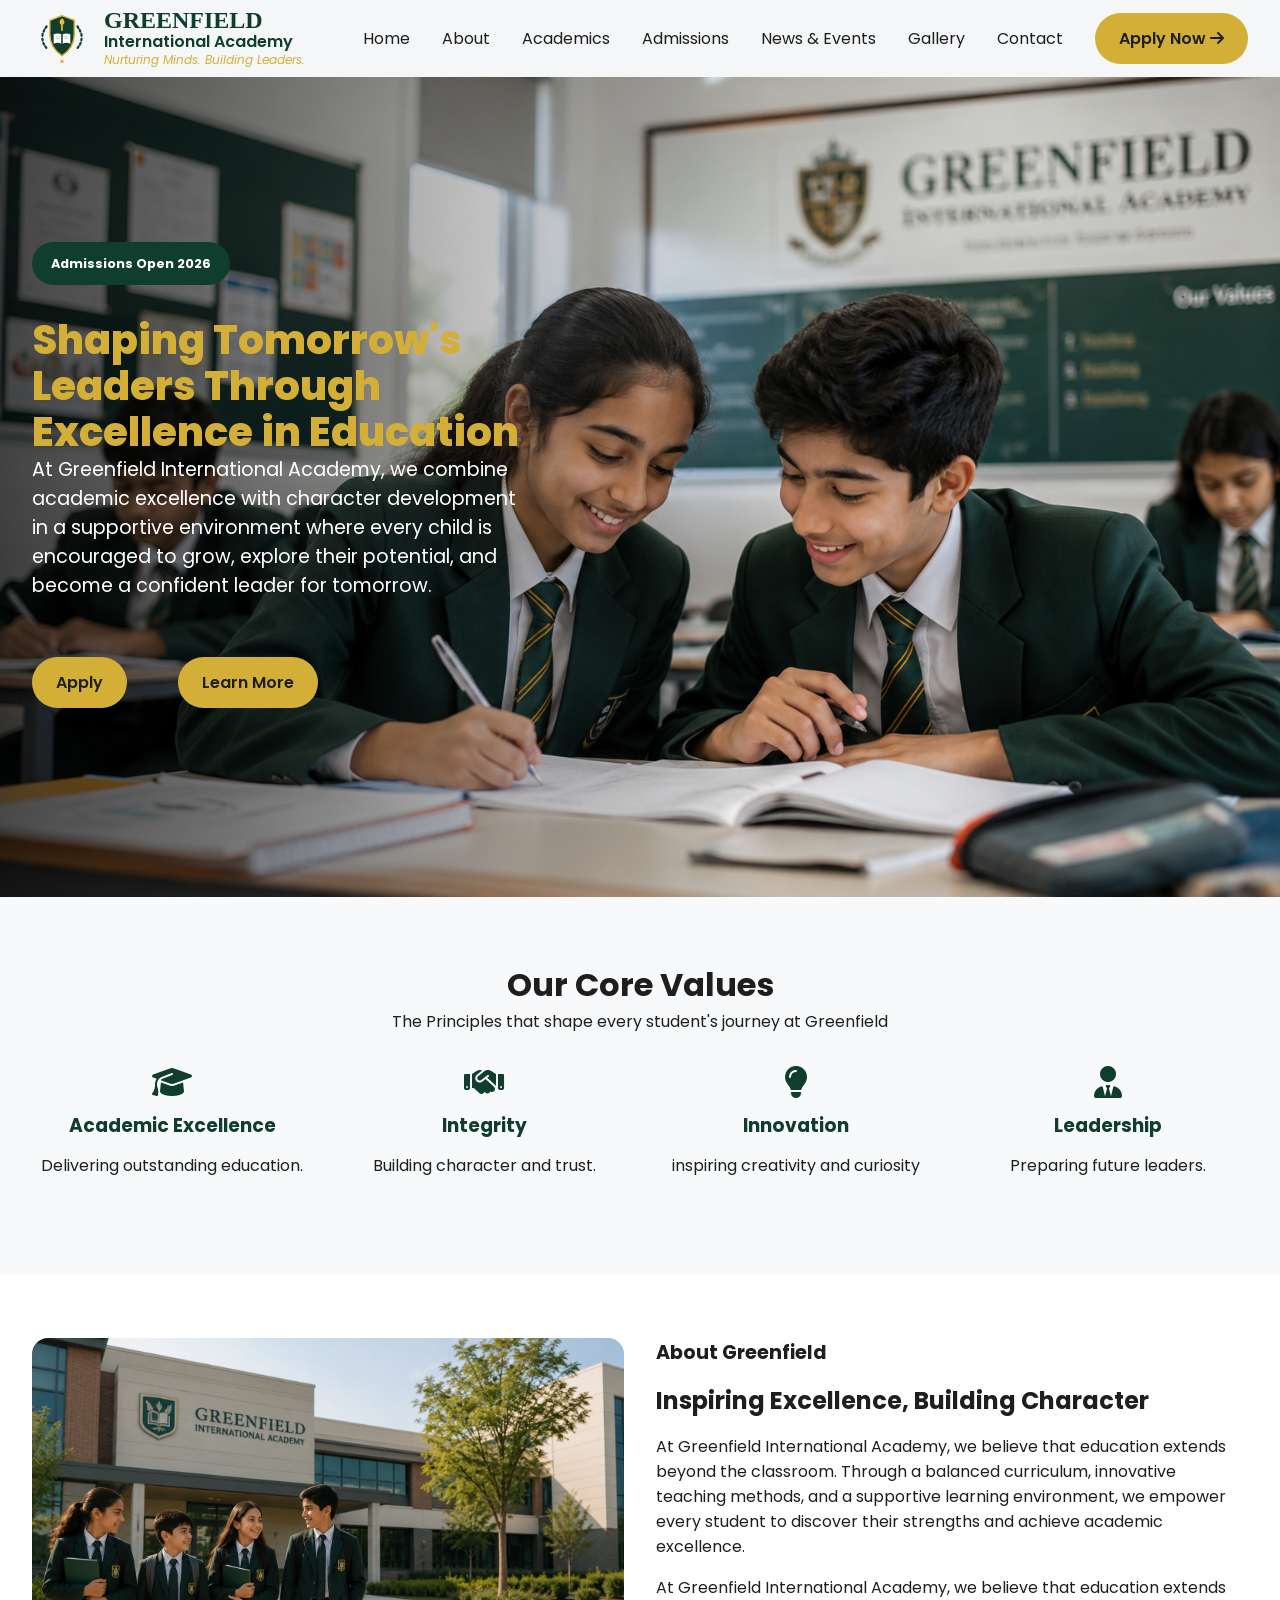
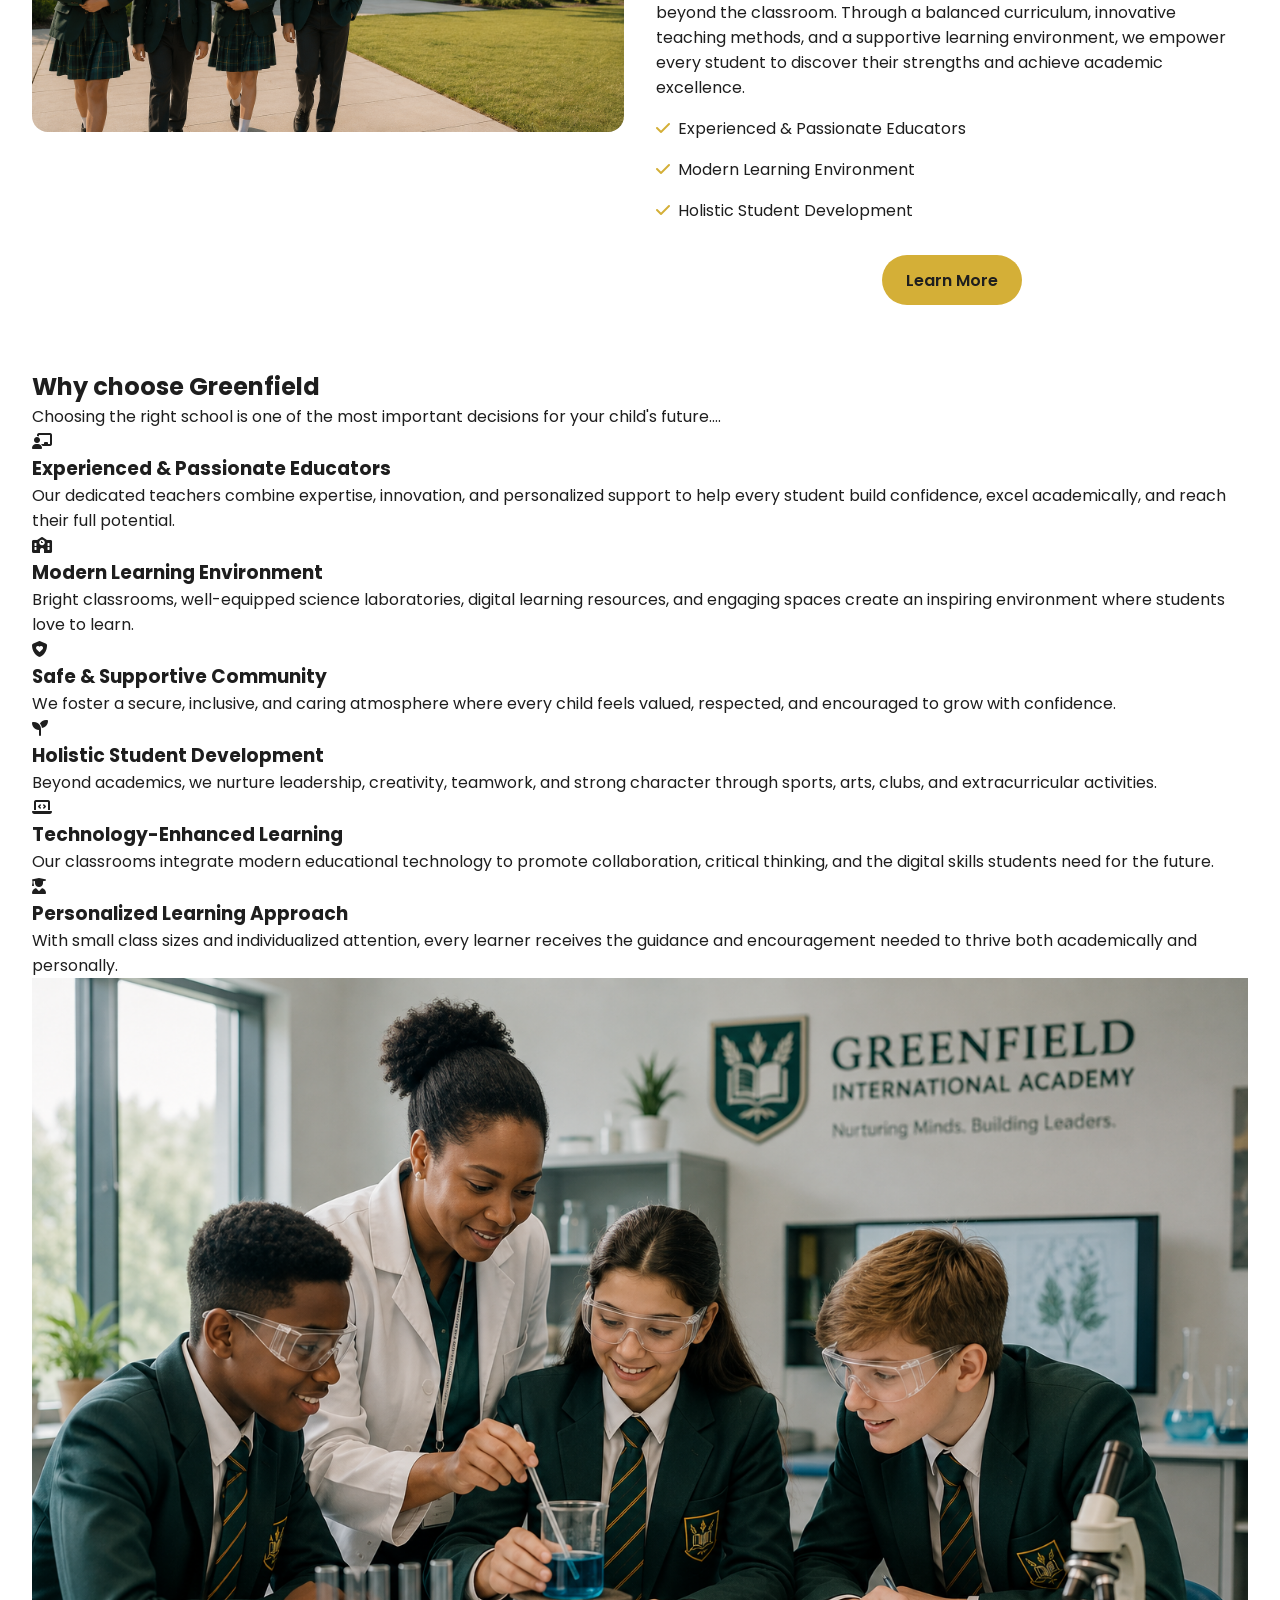
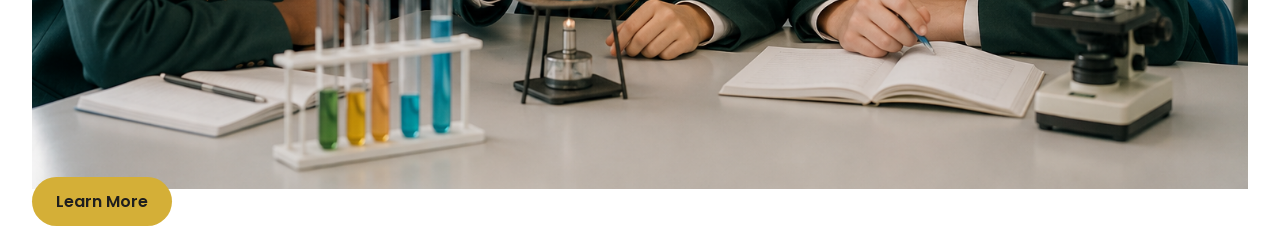
==== index.html @ de68f2a3 "about section finished, starting why choose section" ====
<!DOCTYPE html>
<html lang="en">
<head>
    <meta charset="UTF-8">
    <meta name="viewport" content="width=device-width, initial-scale=1.0">

    <!--FONT LINK-->

    <link rel="preconnect" href="https://fonts.googleapis.com">
    <link rel="preconnect" href="https://fonts.gstatic.com" crossorigin>
    <link href="https://fonts.googleapis.com/css2?family=Playfair:ital,opsz,wght@0,5..1200,300..900;1,5..1200,300..900&display=swap" rel="stylesheet">

    <link rel="preconnect" href="https://fonts.googleapis.com">
    <link rel="preconnect" href="https://fonts.gstatic.com" crossorigin>
    <link href="https://fonts.googleapis.com/css2?family=Poppins:ital,wght@0,100;0,200;0,300;0,400;0,500;0,600;0,700;0,800;0,900;1,100;1,200;1,300;1,400;1,500;1,600;1,700;1,800;1,900&display=swap" rel="stylesheet">

    <!--ICONS LINK-->
    <link rel="stylesheet" href="https://cdnjs.cloudflare.com/ajax/libs/font-awesome/6.7.2/css/all.min.css">

    <!--PAGE LINKS-->
    <link rel="stylesheet" href="/css/style.css">

    <link rel="stylesheet" href="/css/header.css">

    <link rel="stylesheet" href="/css/hero.css">
    
    <link rel="stylesheet" href="/css/values.css">

    <link rel="stylesheet" href="/css/about.css">

    <link rel="stylesheet" href="/css/responsive.css">

    <link rel="shortcut icon" href="/assets/logos/greenfield-logo.svg" type="image/x-icon">

    <title>Home | Greenfield Academy</title>

</head>
<body>
    <div class="overlay">

    </div>

    <!--HEADER/NAVIGATION-->

    <header>
        

        <div class="container-wide header">


            <a href="index.html" class="branding-container">

                <img src="/assets/logos/greenfield-logo.svg" alt="green-field-logo" class="logo">

                <div class="branding-text">

                    <h1 class="brand-name">
                        GREENFIELD
                    </h1>

                    <h4 class="academy-text">
                        International Academy
                    </h4>
                    <p class="motto">
                        Nurturing Minds. Building Leaders.
                    </p>

                </div>
                    
            </a>

            <div class="hamburger-menu">

                <nav>

                    <ul class="nav-items">
                        <li>
                            <a href="index.html">
                                Home
                            </a>
                        </li>
                        <li>
                            <a href="#">
                                About
                            </a>
                        </li>
                        <li>
                            <a href="#">
                                Academics
                            </a>
                        </li>
                        <li>
                            <a href="#">
                                Admissions
                            </a>
                        </li>
                        <li>
                            <a href="#">
                                News & Events
                            </a>
                        </li>
                        <li>
                            <a href="#">
                                Gallery
                            </a>
                        </li>
                        <li>
                            <a href="#">
                                Contact
                            </a>
                        </li>
                    </ul>

                </nav>

                <div class="action-container">
                    <a href="#" class="cta-btn">

                        Apply Now
                        <i class="fa-solid fa-arrow-right"></i>

                    </a>
                </div>

            </div>

            

        </div>

    

    </header>
    <button class="hamburger">
        <span class="first"></span>
        <span class="second"></span>
        <span class="third"></span>
    </button>
    <main>
        <section class="hero">
            <div class="container-wide hero-wrapper" >

                <div class="hero-container">

                    <p class="badge" >

                    Admissions Open 2026

                    </p>

                    <article class="hero-text-container">
                        <h1 class="hero-heading">

                        Shaping Tomorrow's Leaders Through Excellence in Education

                        </h1>
                        <p class="supporting-text">

                        At Greenfield International Academy, we combine academic excellence with character development in a supportive environment where every child is encouraged to grow, explore their potential, and become a confident leader for tomorrow.

                        </p>

                    </article>

                    <footer class="hero-btn-container">

                        <a href="#" class="hero-apply-btn cta-btn">Apply</a>

                        <a href="#" class="hero-learn-btn cta-btn">Learn More</a>

                    </footer>

                </div>
                

            </div>

        </section>
        
        <!-- CORE VALUES SECTION -->

        <section class="core-values">

            <div class="container-wide">

                <div class="values-container">
                  
                    <div class= 'core-values-text-wrapper'>
                    
                        <h2 class="core-values-heading">

                            Our Core Values

                        </h2>

                        <p class="core-values-text">

                            The Principles that shape every student's journey at Greenfield

                        </p>
                    
                    </div>
                  

                    <div class="value-grid">

                        <article class="academic-excellence card">
                            <i class="fa-solid fa-graduation-cap core-icon"></i>

                            <h3>

                                Academic Excellence

                            </h3>

                            <p>
                                
                                Delivering outstanding education.

                            </p>
                        </article>

                        <article class="integrity card">
                            <i class="fa-solid fa-handshake core-icon"></i>

                            <h3>

                                Integrity

                            </h3>

                            <p>
                                
                                Building character and trust.

                            </p>
                        </article>

                        <article class="innovation card">
                            <i class="fa-solid fa-lightbulb core-icon"></i>

                            <h3>

                                Innovation

                            </h3>

                            <p>
                                
                                inspiring creativity and curiosity

                            </p>
                        </article>

                        <article class="leadership card">
                            <i class="fa-solid fa-user-tie core-icon"></i>

                            <h3>

                                Leadership

                            </h3>

                            <p>
                                
                                Preparing future leaders.

                            </p>
                        </article>

                    </div>



                </div>

            </div>

        </section>

        <!-- ABOUT SECTION -->
         <section class="about-section">

            <div class="container-wide">

                <div class="about-wrapper">

                    <div class="about-section-img">
                        <img src="/assets/images/about-section-image.png" alt="the-school-building" class="school-building-img">
                    </div>
                
                    <article class="about-content">

                        <h2>
                            About Greenfield
                        </h2>

                        <h1>
                            Inspiring Excellence, Building Character
                        </h1>

                        <p>
                            At Greenfield International Academy, we believe that education extends beyond the classroom. Through a balanced curriculum, innovative teaching methods, and a supportive learning environment, we empower every student to discover their strengths and achieve academic excellence.
                        </p>

                        <p>

                            At Greenfield International Academy, we believe that education extends beyond the classroom. Through a balanced curriculum, innovative teaching methods, and a supportive learning environment, we empower every student to discover their strengths and achieve academic excellence.

                        </p>

                        <ul class="school-features">
                            <li>Experienced & Passionate Educators</li>
                            <li>Modern Learning Environment</li>
                            <li>Holistic Student Development</li>
                        </ul>

                        <footer class="about-footer">

                            <a class="cta-btn">

                                Learn More

                            </a>

                        </footer>

                    </article>

                </div>
   
            </div>

         </section>

         <!-- WHY CHOOSE GREENFIELD ACADEMY SECTION-->

         <section>

            <div class="container-wide">

                <div class="choose-section-wrapper">

                    <article>

                        <section>

                            <h2>

                                Why choose Greenfield

                            </h2>

                            <p>
                                Choosing the right school is one of the most important decisions for your child's future....
                            </p>

                        </section>

                        <section>

                            <div class="reasons">

                                <ul>

                                    <li class="features">

                                        <div class="feature-content">

                                            <i class="fa-solid fa-chalkboard-user"></i>

                                            <h3>
                                                Experienced & Passionate Educators
                                            </h3>
                                            <p>

                                                Our dedicated teachers combine expertise, innovation, and personalized support to help every student build confidence, excel academically, and reach their full potential.

                                            </p>

                                        </div>

                                    </li>

                                    <li class="features">

                                        <div class="feature-content">

                                            <i class="fa-solid fa-school"></i>

                                            <h3>
                                                Modern Learning Environment
                                            </h3>
                                            <p>

                                                Bright classrooms, well-equipped science laboratories, digital learning resources, and engaging spaces create an inspiring environment where students love to learn.

                                            </p>

                                        </div>

                                    </li>
                                    
                                    <li class="features">

                                        <div class="feature-content">

                                            <i class="fa-solid fa-shield-heart"></i>

                                            <h3>
                                                Safe & Supportive Community
                                            </h3>
                                            <p>

                                                We foster a secure, inclusive, and caring atmosphere where every child feels valued, respected, and encouraged to grow with confidence.

                                            </p>

                                        </div>

                                    </li>

                                    <li class="features">

                                        <div class="feature-content">

                                            <i class="fa-solid fa-seedling"></i>

                                            <h3>
                                                Holistic Student Development
                                            </h3>
                                            <p>

                                                Beyond academics, we nurture leadership, creativity, teamwork, and strong character through sports, arts, clubs, and extracurricular activities.

                                            </p>

                                        </div>

                                    </li>
                                    
                                    <li class="features">

                                        <div class="feature-content">

                                            <i class="fa-solid fa-laptop-code"></i>

                                            <h3>
                                                Technology-Enhanced Learning
                                            </h3>
                                            <p>

                                                Our classrooms integrate modern educational technology to promote collaboration, critical thinking, and the digital skills students need for the future.

                                            </p>

                                        </div>

                                    </li>
                                    
                                    <li class="features">

                                        <div class="feature-content">

                                            <i class="fa-solid fa-user-graduate"></i>

                                            <h3>
                                                Personalized Learning Approach
                                            </h3>
                                            <p>

                                                With small class sizes and individualized attention, every learner receives the guidance and encouragement needed to thrive both academically and personally.

                                            </p>

                                        </div>

                                    </li>

                                </ul>

                            </div>

                            <div class="student-imgs">

                                <img src="/assets/images/why-choose-section-image.png" alt="picture-of-students-in-chemistry-lab">

                            </div>

                        </section>

                        <footer>

                            <a href="#" class="cta-btn">

                                Learn More

                            </a>

                        </footer>

                    </article>

                </div>

            </div>

         </section>
    </main>
    <script type="module" src="/js/script.js"></script>
</body>
</html>
---- css/style.css ----
*{
    margin: 0;
    padding: 0;
    box-sizing: border-box;
}

:root {
    /* Brand Colors */
    --primary-color: #0F3D2E;
    --accent-color: #D4AF37;
    --accent-hover: #B8902F;

    /* Text Colors */
    --text-color: #1E1E1E;
    --text-secondary: #6B7280;

    /* Backgrounds */
    --background-color: #FFFFFF;
    --light-background: #F4F6F8;

    /* Typography */
    --font-heading: "Playfair Display", serif;
    --font-body: "Poppins", sans-serif;

    /* Layout */
    --container-width: 1200px;

    /* Spacing */
    --section-padding: 5rem;
}

body{
    font-family: var(--font-body);
    background-color:var(--background-color);
    color:var(--text-color);
    overflow-x: hidden;
}

.container {
    width: min(92%, 1200px);
    margin-inline: auto;
}

.container-wide {
    width: min(95%, 1400px);
    margin-inline: auto;
}

.container-narrow {
    width: min(90%, 900px);
    margin-inline: auto;
}

ul{
    list-style:none;
}

a{
    text-decoration:none;
    color:inherit;
}

img{
    display:block;
    max-width:100%;
}

.overlay{
    opacity: 1;
    transition: .3s;
    visibility: none;
}

.cta-btn{
    background-color: var(--accent-color);
    border: none;
    border-radius: 999px;
    padding: .8rem 1.5rem;
    font-size: 1rem;
    font-weight: 600;
    align-self: center;
}

.cta-btn:hover{
    background-color: var(--accent-hover);
}

.cta-btn:active{
    transform: scale(.95);
}
---- css/header.css ----
header{
    position: sticky;
    top: 0;
    z-index: 300;
    background-color: var(--light-background);
}

.header{
    display: flex;
    align-items: center;
    color: var(--text-color);
    padding: .5rem 0;
}

.branding-container{
    display: flex;
    flex-grow: 1;
    gap: clamp(.5rem, 4vw, .75rem);

}

.brand-name{
    font-family: var(--font-heading);
    font-size: clamp(1.2rem, 4vw, 1.5rem);
    font-weight: 700;
    line-height: 1;
    color: var(--primary-color)
    
}

.academy-text{
    font-family: var(--font-body);
    font-size: clamp(.95rem, 2vw, 1rem);
    font-weight: 600;
    line-height: 1.2;
    color: var(--primary-color)
}

.motto{
    font-size: clamp(.65rem, 2vw, .75rem);
    font-weight: 400;
    font-style: italic;
    color: var(--accent-color)
}

.logo{
    width: 60px;
    height: auto;
}

.hamburger-menu{
    display: flex;
    gap: 2rem;
    align-items: center;
}

.nav-items{
    display: flex;
    flex-grow: 1;
    gap: 2rem;

    li{
        text-align: center;
        font-size: 1rem;
    }

    li a{
        position: relative;
        border: none;
        transition: .3s ease;
    }

    li a::after{
        content: '';
        position: absolute;
        left: 0;
        bottom: -5px;
        width: 100%;
        height: 3px;
        background-color: var(--accent-color);
        transform: scaleX(0);
        transform-origin: left;
        transition: .3s ease;

    }

    li a:hover{
        font-weight: 700;
    }

    li a:hover::after{
        transform: scaleX(1);
        
    }

}


.action-container{
    flex-grow: 1;
    display: flex;
    justify-content: flex-end;
}

.hamburger{
    display: none;
}
---- css/hero.css ----
.hero{
    background: linear-gradient(to right, rgba(0,0,0,.65) 0%,rgba(0, 0, 0, 0) 60% ),
 url(/assets/images/ChatGPT\ Image\ Jul\ 31\,\ 2026\,\ 09_29_46\ PM.png);
    background-position: center;
    background-size: cover;
    min-height: calc(100dvh - 5rem);
    display: flex;
    position: relative;
    
}

.badge{
    display: inline-block;
    background-color: var(--primary-color);
    color: white;
    border-radius: 999px;
    padding: .8rem 1.2rem;
    font-weight: 700;
    font-size: clamp(.5rem, 2vw, .8rem);
    margin-bottom: 2rem;
}

.hero-wrapper{
    display: flex;
    align-items: center;
}

.hero-container{
    max-width: 500px;
    width: 100%;
}

.hero-heading{
    font-size: clamp(1.5rem, 4vw, 2.5rem);
    line-height: 1.15;
    font-weight: 800;
    color: var(--accent-color)
}

.supporting-text{
    font-size: clamp(1rem, 4vw, 1.2rem);
    color: white;
}

.hero-btn-container{
    min-height: 100px;
    display: flex;
    justify-content: flex-start;
    align-items: center;
    margin-top: 2rem;
    gap: clamp(2rem, 4vw, 4rem);
    
}
---- css/values.css ----
.core-values{
    background: #f8f9fa;
}

.values-container{
  display: flex;
  flex-direction: column;
  padding-block: 4rem;
}

.core-values-text-wrapper{
  display: flex;
  flex-direction: column;
  align-items: center;
  text-align: center;
  
  
}

.core-values-heading{
    font-size: clamp(.8rem, 4vw, 2rem)
}

.core-values-text{
    font-size: clamp(.5rem, 4vw, 1rem)
}

.value-grid{
  display: grid;
  grid-template-columns: repeat(auto-fill, minmax(280px, 1fr));
  gap: 2rem;
}

.card{
  display: flex;
  flex-direction: column;
  align-items: center;
  font-size: 1rem;
  padding: 2rem 0;
  gap: .8rem;

  h3{
    color: var(--primary-color);
  }

  p{
    text-align: center;
  }
}

.core-icon{
    color: var(--primary-color);
    font-size: 2rem;
}
---- css/about.css ----
.about-section{
    padding-block: 4rem;
}

.about-wrapper{
    display: grid;
    grid-template-columns: repeat(auto-fit, minmax(300px, 1fr));
    gap: 2rem;
}

.school-building-img{
    border-radius: 1rem;
}

.about-content{
    display: flex;
    flex-direction: column;
    gap: 1rem;

    h1{
        font-size: clamp(1.2rem, 2vw, 1.5rem);
    }

    h2{
        font-size: clamp(1rem, 2vw, 1.2rem);
    }

    p{
        font-size: clamp(.95rem, 2vw,  1rem)
    }
}


.school-features{

    font-size: clamp(.5rem, 2vw,  1rem);
    display: flex;
    flex-direction: column;
    gap: 1rem;

    li{
        display: list-item;

    }

    li::before{
            content: '\f00c';
            font-family: "Font Awesome 6 Free";
            font-weight: 900;
            margin-right: .5rem;
            color: var(--accent-color);
        }

    
}


.about-footer{
    display: flex;
    justify-content: center;
    margin-top: 1rem;
}
---- css/responsive.css ----
/* ==================
         TABLET
 ========================*/


 @media (max-width: 1243px){


    .hamburger{
    background: none;
    border: none;
    padding: 1rem;
    display: flex;
    flex-direction: column;
    gap: .5rem;
    cursor: pointer;
    position: fixed;
    right: 10px;
    top: 5px;
    z-index: 400;
    

        span{
            width: 30px;
            height: 3px;
            background-color: black;
            border-radius: 999px;
            transition: transform .3s ease-in-out, opacity .3s ease-in-out;
            
        }

    }

    .hamburger.active .second {
        opacity: 0;
    }

    .hamburger.active .first {
        transform: translateY(11px) rotate(45deg) ;
    }
    .hamburger.active .third {
        transform: translateY(-11px) rotate(-45deg) ;
    }



    .hamburger-menu{
        background-color: var(--light-background);
        display: flex;
        flex-direction: column;
        align-items: center;
        position: fixed;
        top: 4rem;
        right: 0;
        min-width: 200px;
        min-height: calc(100dvh - 4rem);
        padding-block: 3rem;
        transform: translateX(20rem);
        transition: .3s ease-in-out;
    }

    .hamburger-menu.active{
        transform: translateX(0);
    }

    .nav-items{
        display: flex;
        flex-direction: column;
    }


    .overlay.active{
    opacity: 1;
    visibility: visible;
    position: fixed;
    background-color: rgba(0, 0, 0, 0.507);
    inset: 0;
    z-index: 100;
    
    }

    body.active{
        overflow-y: hidden;
    }

 }
 


 /* ==================
         MOBILE
 ========================*/

 @media (max-width: 767px){
 
    .logo{
        width: 50px;
    }

    .hamburger{
        right: 20px;
    }
    
    /*=================
       HERO SECTION
    ====================*/
    
    .hero{
      background: linear-gradient(to right, rgba(0,0,0,.6),rgba(0, 0, 0, .6)),
 url(/assets/images/ChatGPT\ Image\ Jul\ 31\,\ 2026\,\ 09_29_46\ PM.png);
      background-position: center;
      background-size: cover;
    }
    
    
    
 }
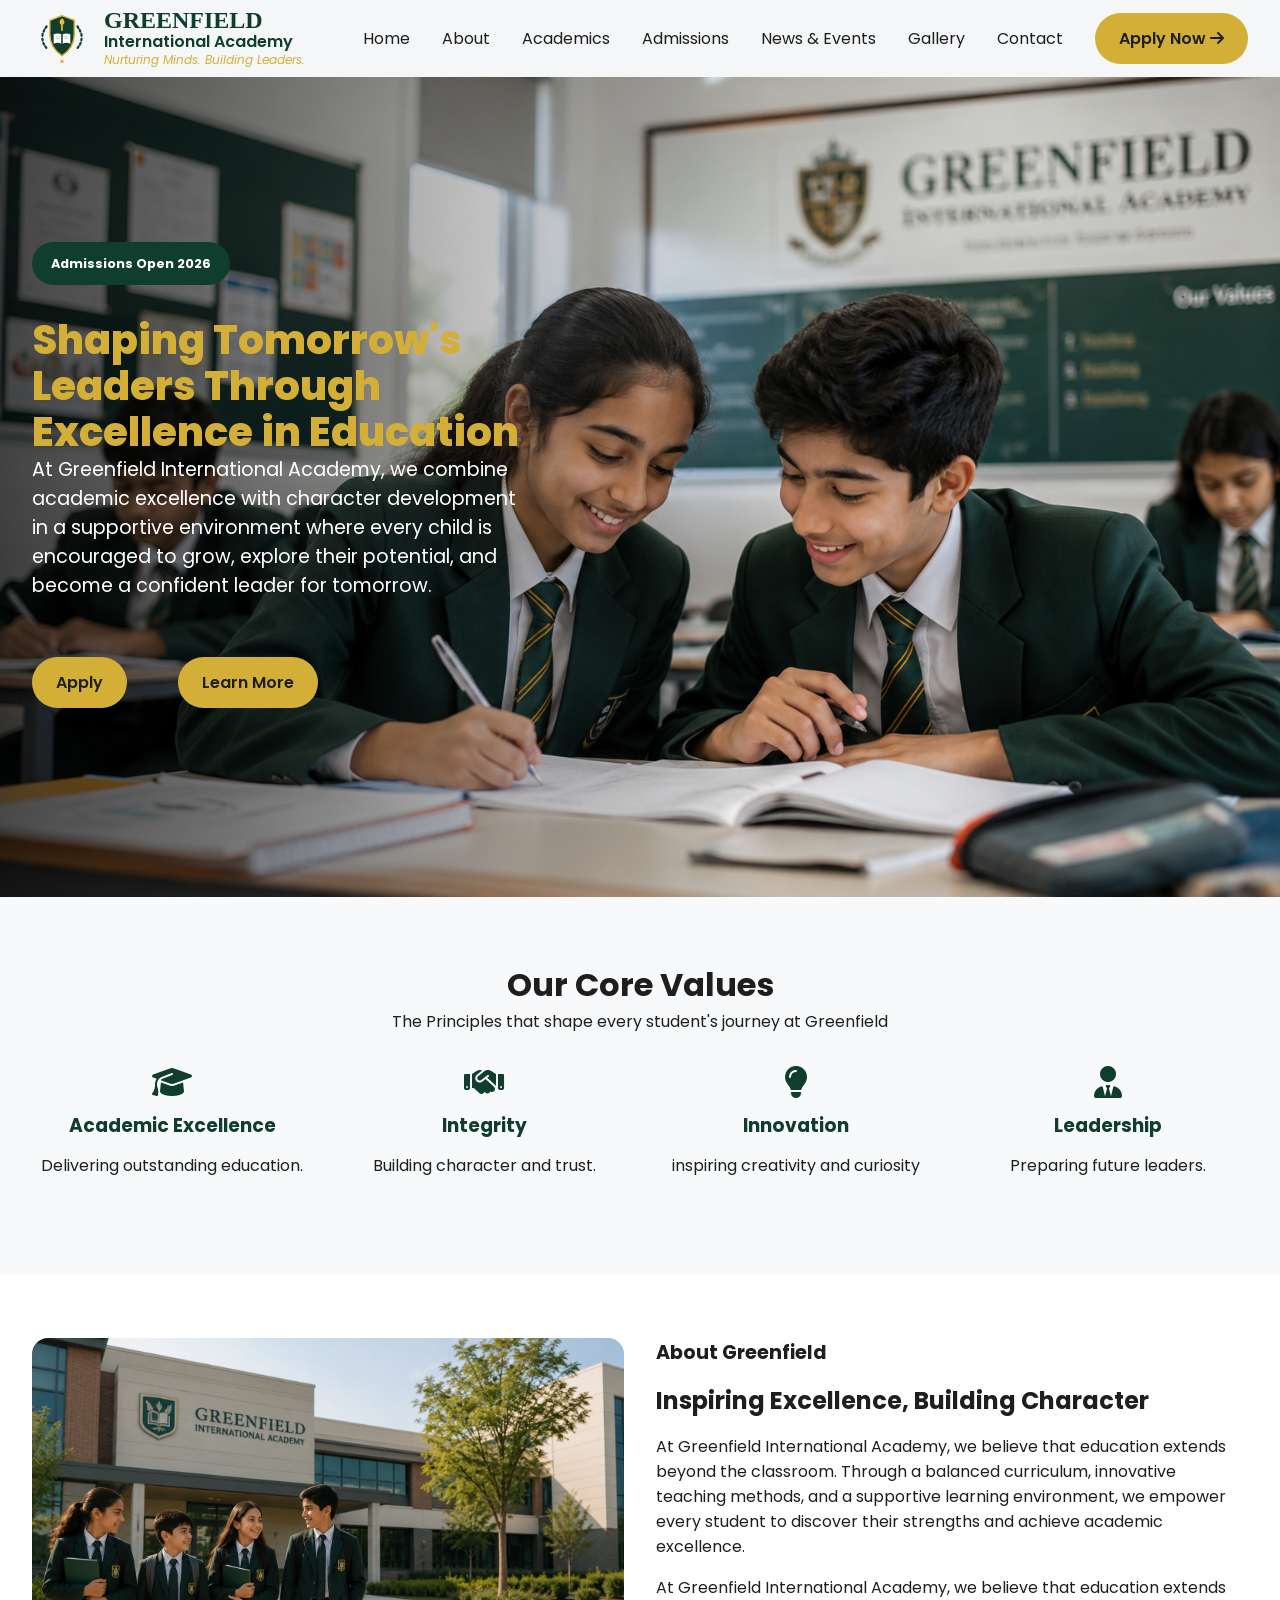
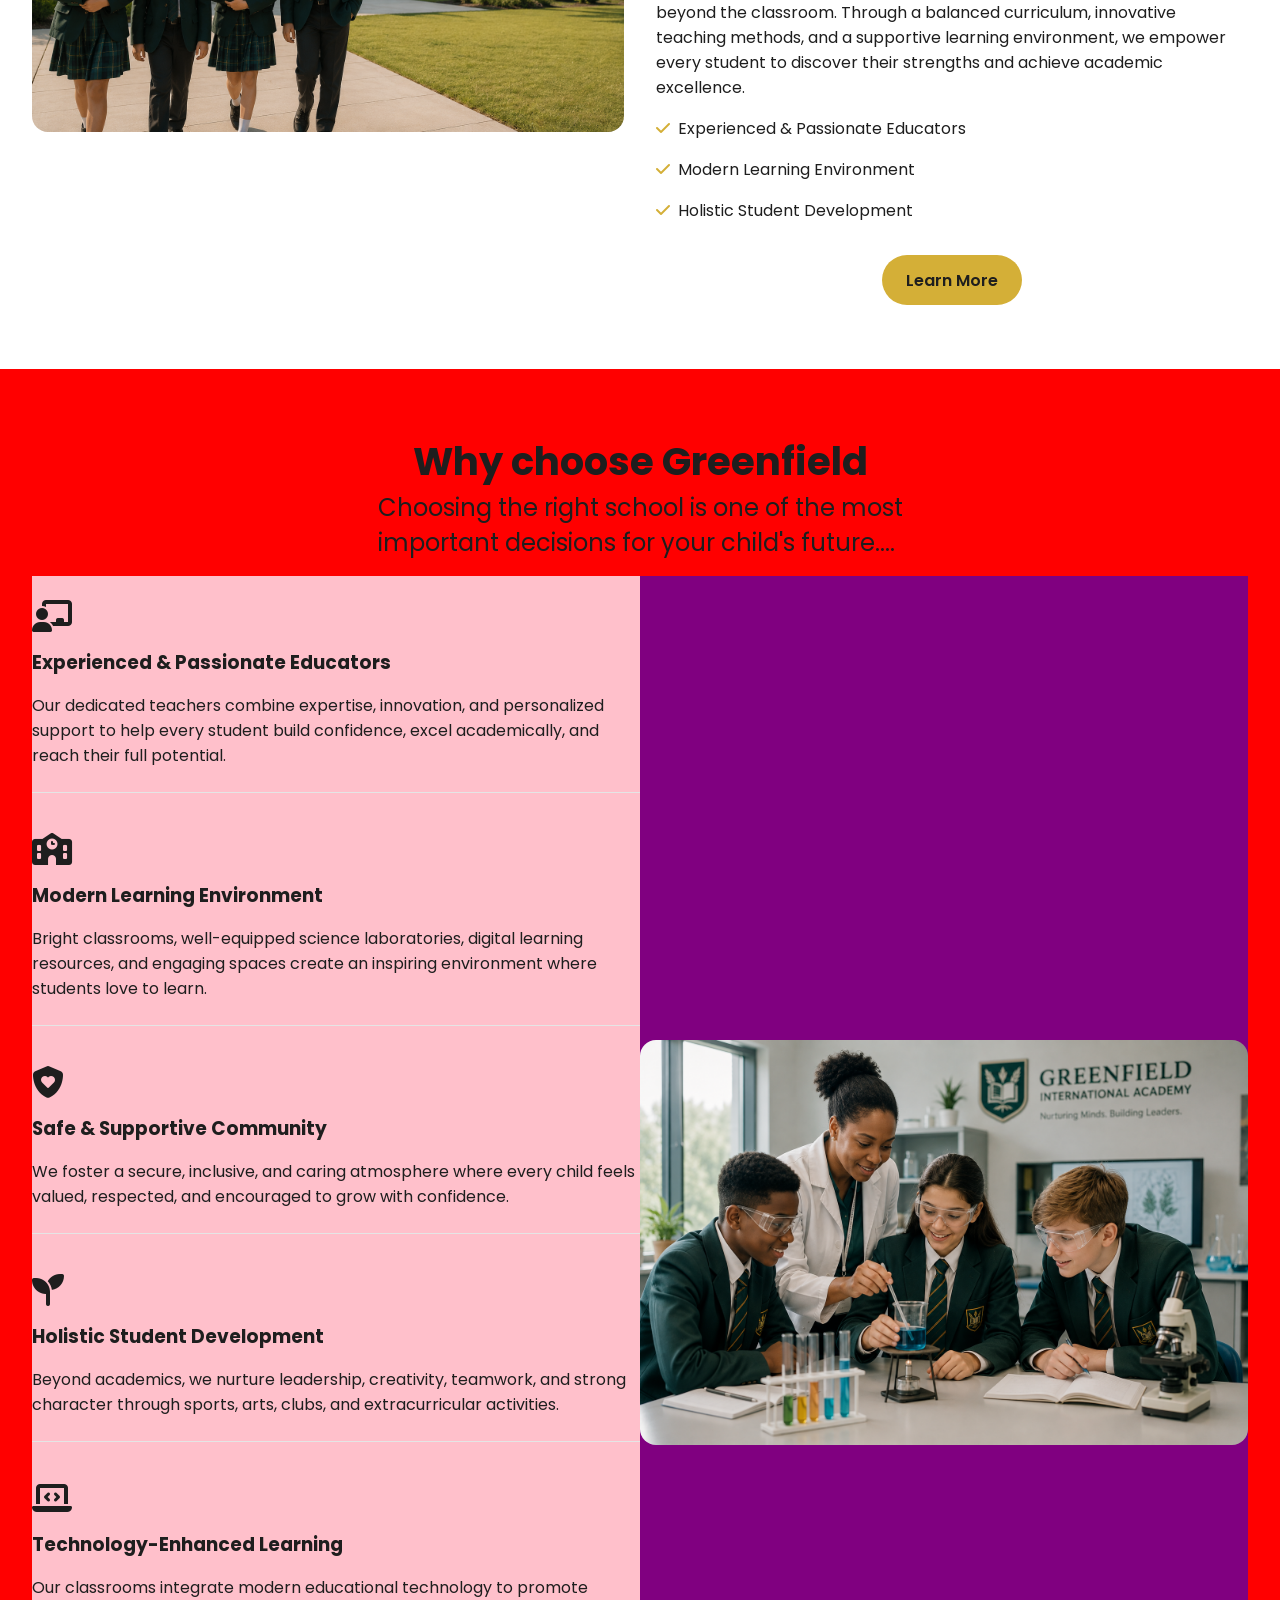
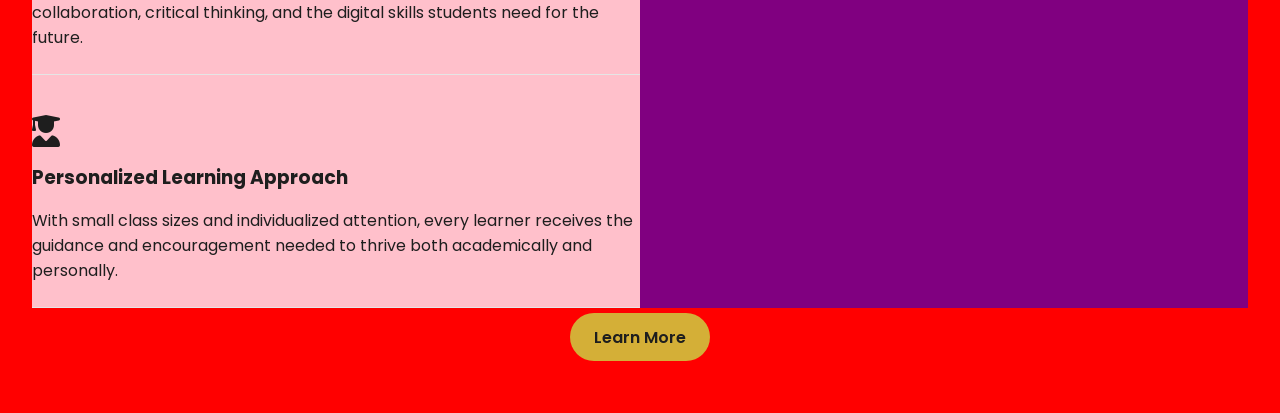
==== commit c27693bf: "why choose in progress" ====
--- a/index.html
+++ b/index.html
@@ -28,7 +28,11 @@
 
     <link rel="stylesheet" href="/css/about.css">
 
+    <link rel="stylesheet" href="/css/choose.css">
+
     <link rel="stylesheet" href="/css/responsive.css">
+
+    <!-- FAVICON LINK -->
 
     <link rel="shortcut icon" href="/assets/logos/greenfield-logo.svg" type="image/x-icon">
 
@@ -279,6 +283,7 @@
         </section>
 
         <!-- ABOUT SECTION -->
+
          <section class="about-section">
 
             <div class="container-wide">
@@ -335,33 +340,31 @@
 
          <!-- WHY CHOOSE GREENFIELD ACADEMY SECTION-->
 
-         <section>
+         <section class="why-choose-section">
 
             <div class="container-wide">
 
-                <div class="choose-section-wrapper">
-
-                    <article>
-
-                        <section>
-
-                            <h2>
-
-                                Why choose Greenfield
-
-                            </h2>
-
-                            <p>
+                <article class="choose-section-wrapper">
+
+                    <section class="choose-section-heading">
+
+                        <h2>
+
+                            Why choose Greenfield
+
+                        </h2>
+
+                        <p>
                                 Choosing the right school is one of the most important decisions for your child's future....
-                            </p>
-
-                        </section>
-
-                        <section>
-
-                            <div class="reasons">
-
-                                <ul>
+                        </p>
+
+                    </section>
+
+                    <section class="choose-section-content">
+
+                        <div class="reasons">
+
+                                <ul class="features-list-container">
 
                                     <li class="features">
 
@@ -479,17 +482,17 @@
 
                                 </ul>
 
-                            </div>
-
-                            <div class="student-imgs">
-
-                                <img src="/assets/images/why-choose-section-image.png" alt="picture-of-students-in-chemistry-lab">
-
-                            </div>
-
-                        </section>
-
-                        <footer>
+                        </div>
+
+                        <div class="student-img-container">
+
+                                <img src="/assets/images/why-choose-section-image.png" alt="picture-of-students-in-chemistry-lab" class="lab-img">
+
+                        </div>
+
+                    </section>
+
+                    <footer class="choose-section-footer">
 
                             <a href="#" class="cta-btn">
 
@@ -497,15 +500,14 @@
 
                             </a>
 
-                        </footer>
-
-                    </article>
-
-                </div>
+                    </footer>
+
+                </article>
 
             </div>
 
          </section>
+
     </main>
     <script type="module" src="/js/script.js"></script>
 </body>
--- a/css/choose.css
+++ b/css/choose.css
@@ -0,0 +1,74 @@
+.why-choose-section{
+    background-color: red;
+    padding-block: 4rem;
+}
+
+.choose-section-wrapper{
+    display: flex;
+    flex-direction: column;
+    align-items: center;
+    gap: 1rem;
+}
+
+.choose-section-heading{
+    display: flex;
+    flex-direction: column;
+    align-items: center;
+
+    h2{
+        font-size: clamp(1.5rem, 3vw, 2.5rem);
+    }
+
+    p{
+        font-size: clamp(.9rem, 3vw, 1.5rem);
+        width: 35ch;
+    }
+
+
+}
+
+.choose-section-content{
+    display: grid;
+    grid-template-columns: repeat(auto-fit, minmax(300px, 1fr));
+
+    grid-template-areas:
+     "text image";
+}
+
+.reasons{
+    background-color: pink;
+    grid-area: text;
+}
+
+.student-img-container{
+    background-color: purple;
+    display: flex;
+    align-items: center;
+    grid-area: image
+}
+
+.lab-img{
+    border-radius: 1rem;
+}
+
+.features-list-container{
+    display: flex;
+    flex-direction: column;
+    gap: 1rem;
+}
+
+.features{
+    border-bottom: 1px solid #e5e5e5;
+    padding-block: 1.5rem;
+
+    i{
+        font-size: 2rem;
+    }
+
+}
+
+.feature-content{
+    display: flex;
+    flex-direction: column;
+    gap: 1rem;
+}
--- a/css/responsive.css
+++ b/css/responsive.css
@@ -83,6 +83,8 @@
         overflow-y: hidden;
     }
 
+    
+
  }
  
 
@@ -111,7 +113,21 @@
       background-position: center;
       background-size: cover;
     }
+
     
     
     
- }+    
+ }
+
+
+  @media (max-width: 1000px){
+
+        .choose-section-content{
+        grid-template-columns: 1fr;
+        grid-template-areas: 
+        "image"
+        "text"
+        ;
+    }
+  }
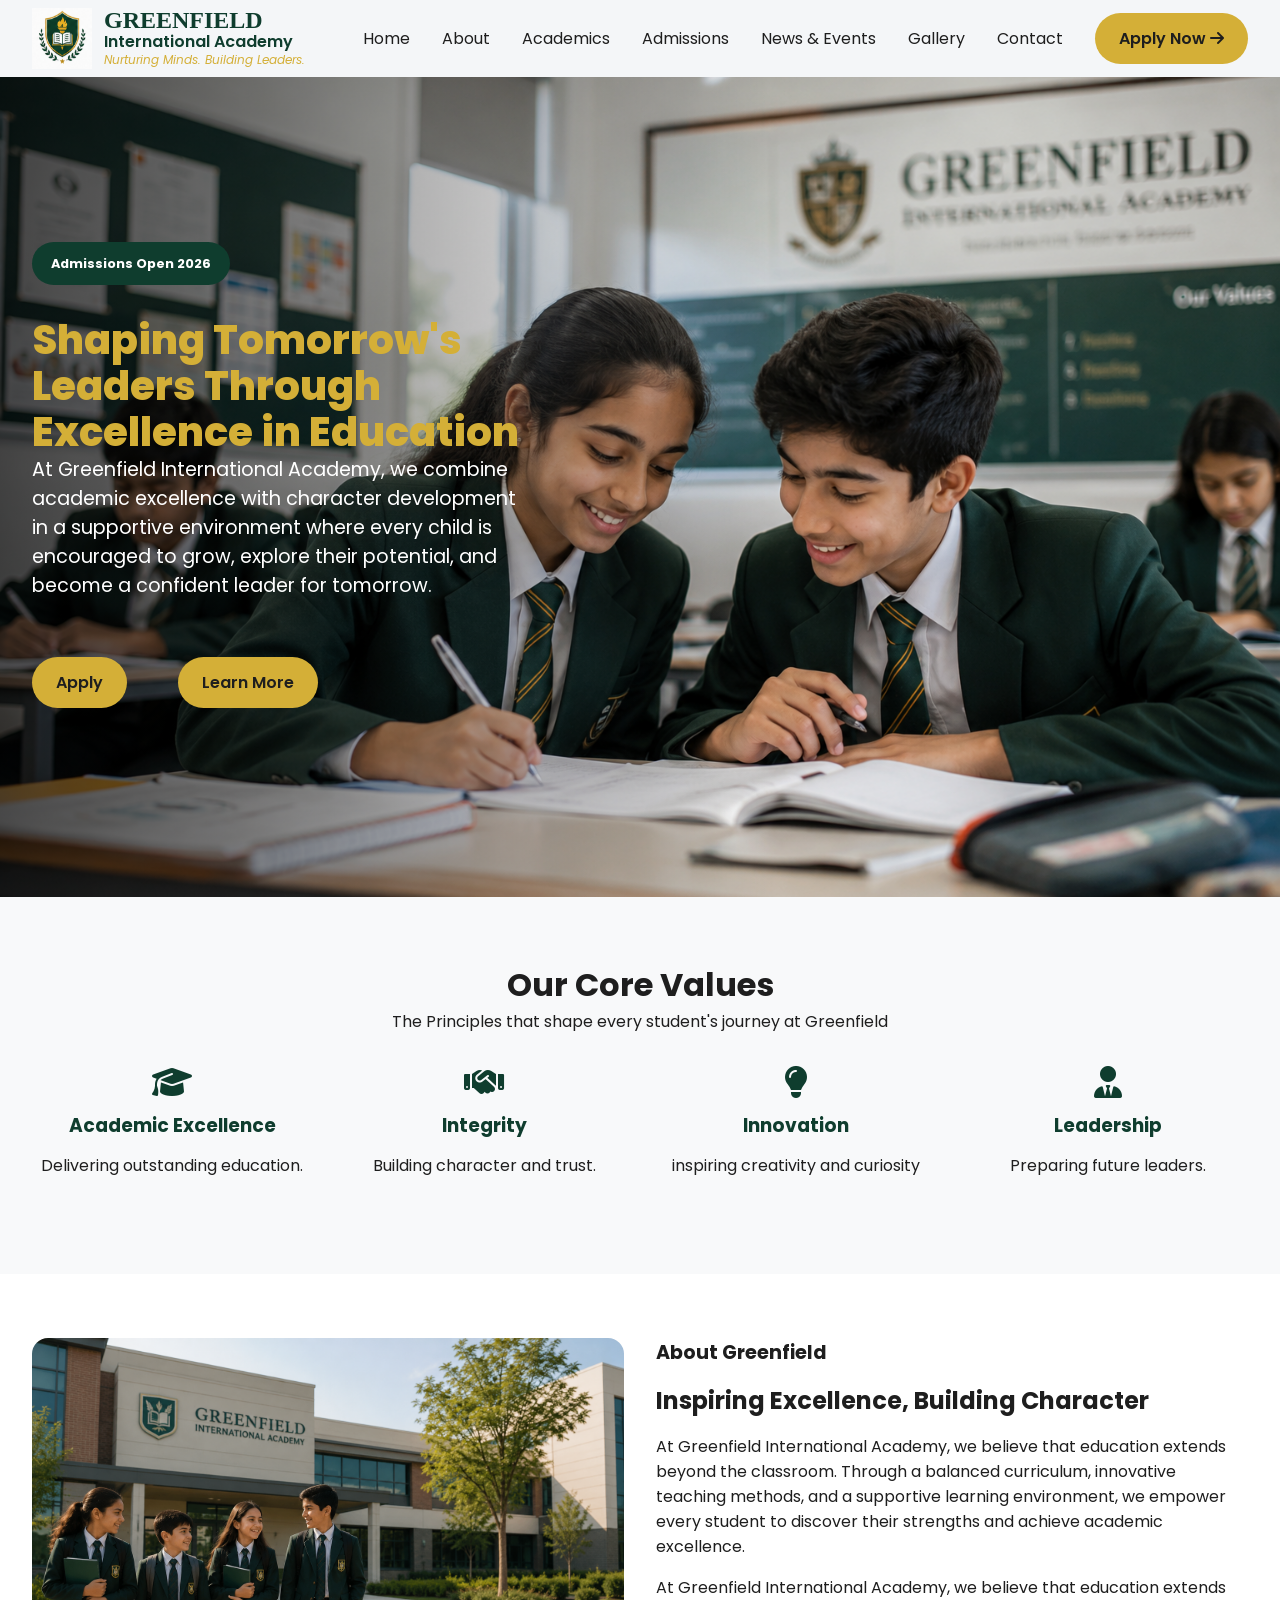
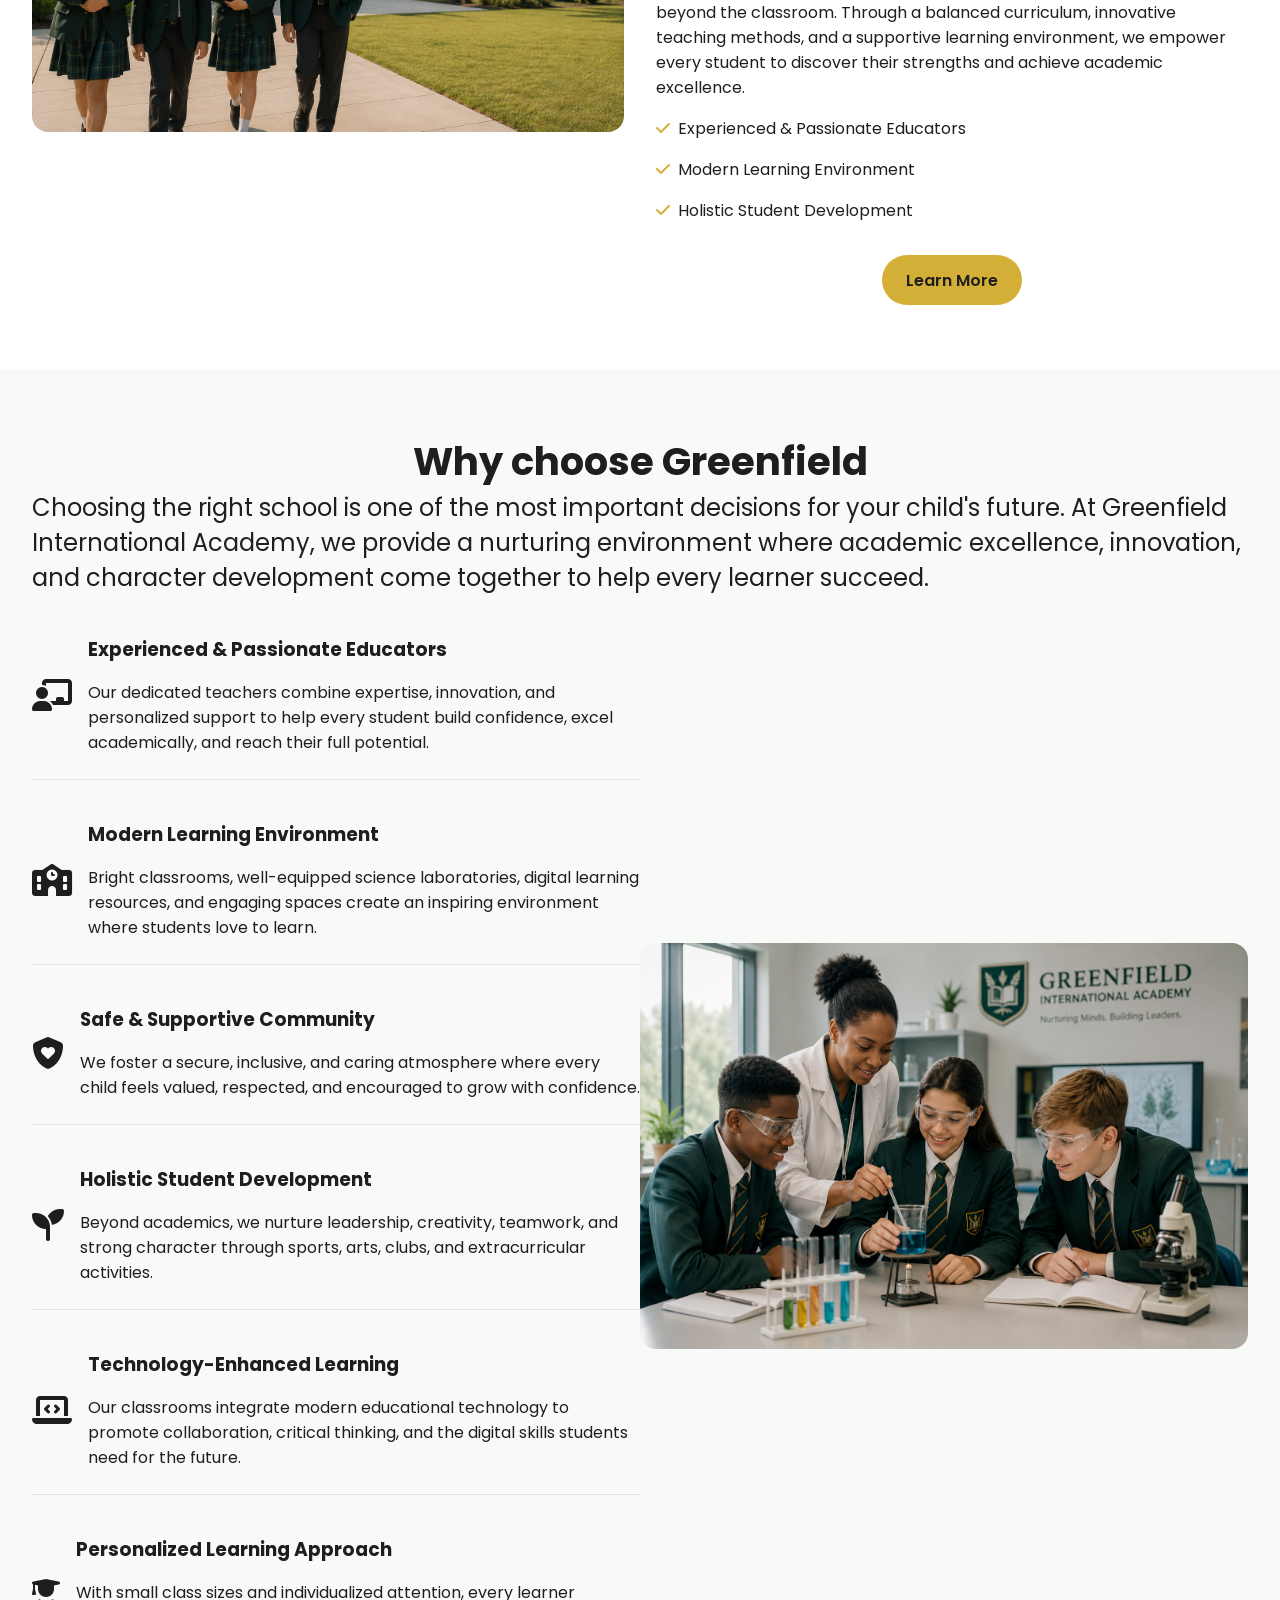
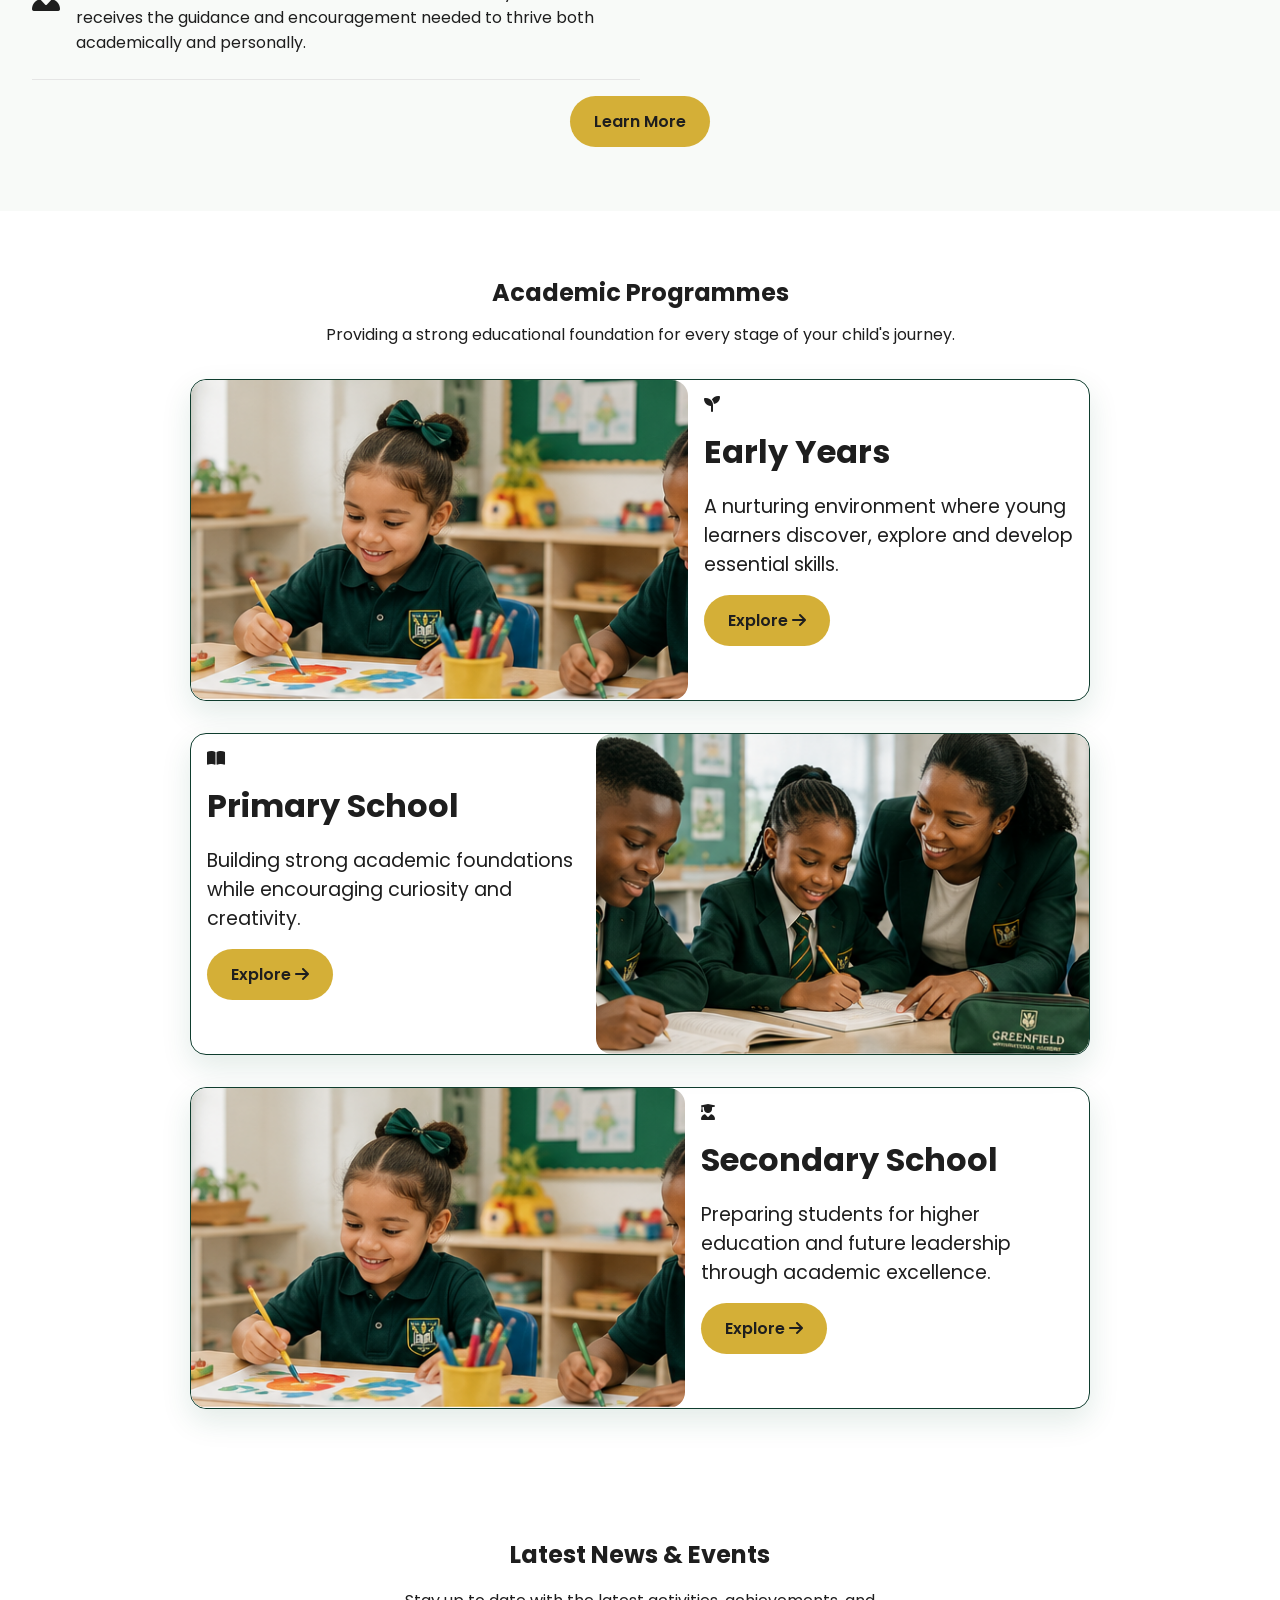
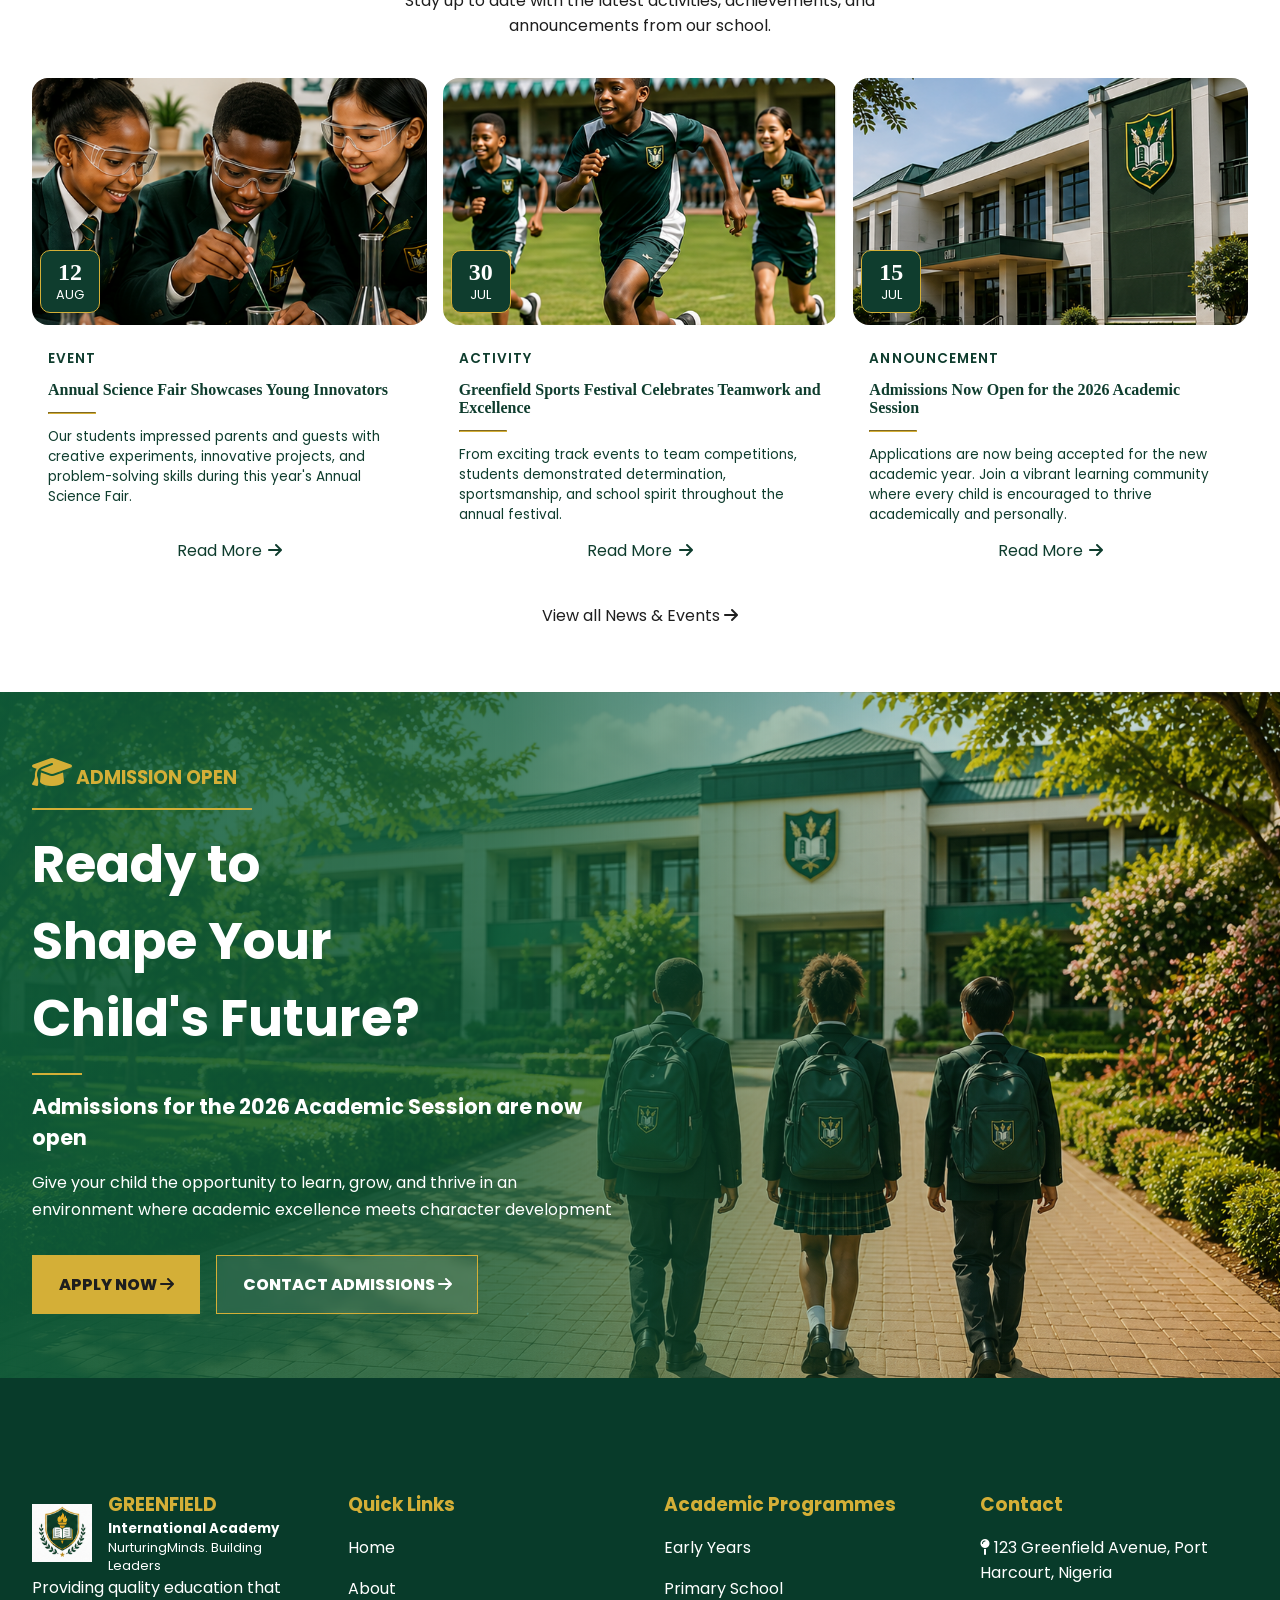
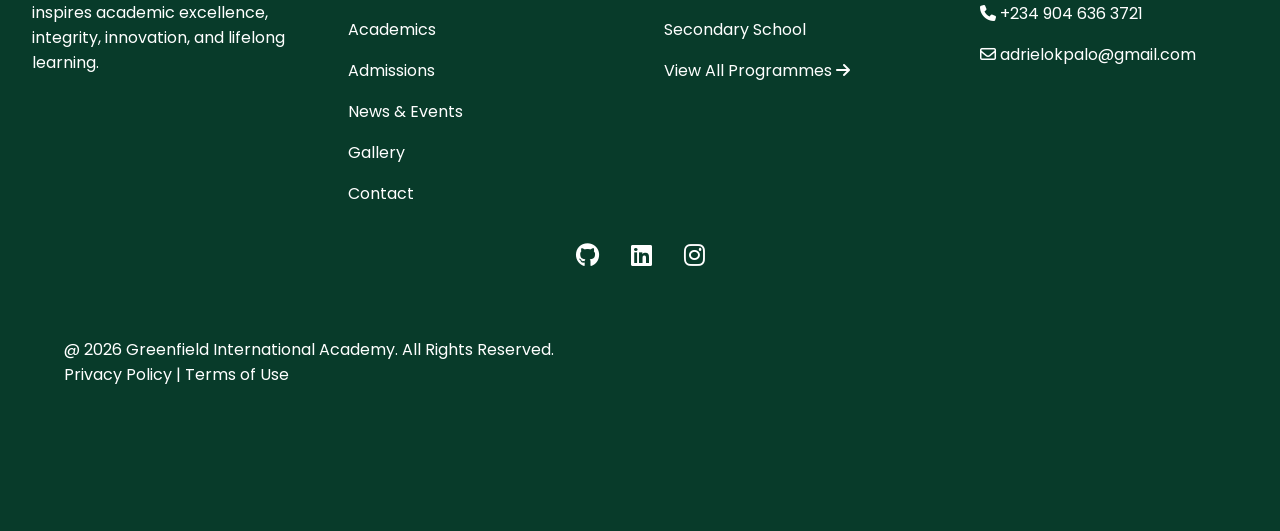
==== commit 5930b666: "home page completed" ====
--- a/index.html
+++ b/index.html
@@ -30,11 +30,21 @@
 
     <link rel="stylesheet" href="/css/choose.css">
 
+    <link rel="stylesheet" href="/css/academic.css">
+
+    <link rel="stylesheet" href="/css/news.css">
+
+    <link rel="stylesheet" href="/css/admission.css">
+
+    <link rel="stylesheet" href="/css/footer.css">
+
     <link rel="stylesheet" href="/css/responsive.css">
 
+    
+
     <!-- FAVICON LINK -->
 
-    <link rel="shortcut icon" href="/assets/logos/greenfield-logo.svg" type="image/x-icon">
+    <link rel="shortcut icon" href="/assets/logos/school-logo.png" type="image/x-icon">
 
     <title>Home | Greenfield Academy</title>
 
@@ -54,7 +64,7 @@
 
             <a href="index.html" class="branding-container">
 
-                <img src="/assets/logos/greenfield-logo.svg" alt="green-field-logo" class="logo">
+                <img src="/assets/logos/school-logo.png" alt="green-field-logo" class="logo">
 
                 <div class="branding-text">
 
@@ -135,12 +145,19 @@
     
 
     </header>
+
     <button class="hamburger">
         <span class="first"></span>
         <span class="second"></span>
         <span class="third"></span>
     </button>
+
+    <!-- MAIN CONTENT -->
+
     <main>
+
+        <!-- HERO SECTION -->
+
         <section class="hero">
             <div class="container-wide hero-wrapper" >
 
@@ -355,7 +372,7 @@
                         </h2>
 
                         <p>
-                                Choosing the right school is one of the most important decisions for your child's future....
+                                Choosing the right school is one of the most important decisions for your child's future. At Greenfield International Academy, we provide a nurturing environment where academic excellence, innovation, and character development come together to help every learner succeed.
                         </p>
 
                     </section>
@@ -368,9 +385,9 @@
 
                                     <li class="features">
 
-                                        <div class="feature-content">
-
-                                            <i class="fa-solid fa-chalkboard-user"></i>
+                                        <i class="fa-solid fa-chalkboard-user"></i>
+
+                                        <div class="feature-content"> 
 
                                             <h3>
                                                 Experienced & Passionate Educators
@@ -387,9 +404,9 @@
 
                                     <li class="features">
 
+                                        <i class="fa-solid fa-school"></i>
+
                                         <div class="feature-content">
-
-                                            <i class="fa-solid fa-school"></i>
 
                                             <h3>
                                                 Modern Learning Environment
@@ -406,9 +423,9 @@
                                     
                                     <li class="features">
 
+                                        <i class="fa-solid fa-shield-heart"></i>
+
                                         <div class="feature-content">
-
-                                            <i class="fa-solid fa-shield-heart"></i>
 
                                             <h3>
                                                 Safe & Supportive Community
@@ -425,9 +442,9 @@
 
                                     <li class="features">
 
+                                        <i class="fa-solid fa-seedling"></i>
+
                                         <div class="feature-content">
-
-                                            <i class="fa-solid fa-seedling"></i>
 
                                             <h3>
                                                 Holistic Student Development
@@ -444,9 +461,9 @@
                                     
                                     <li class="features">
 
+                                        <i class="fa-solid fa-laptop-code"></i>
+
                                         <div class="feature-content">
-
-                                            <i class="fa-solid fa-laptop-code"></i>
 
                                             <h3>
                                                 Technology-Enhanced Learning
@@ -463,9 +480,9 @@
                                     
                                     <li class="features">
 
+                                        <i class="fa-solid fa-user-graduate"></i>
+
                                         <div class="feature-content">
-
-                                            <i class="fa-solid fa-user-graduate"></i>
 
                                             <h3>
                                                 Personalized Learning Approach
@@ -508,7 +525,610 @@
 
          </section>
 
+         <!-- ACADEMIC PROGRAMMES -->
+
+         <section class="academic-section">
+
+            <div class="container-narrow">
+
+                <article class="academic-wrapper">
+
+                    <div class="academic-heading">
+
+                        <h2>
+                            Academic Programmes
+                        </h2>
+
+                        <p>
+                            Providing a strong educational foundation for every stage of your child's journey.
+                        </p>
+
+                    </div>
+
+                    <div class="academic-content">
+
+                        <article class="horizontal-card">
+
+                            <div class="horizontal-card-text">
+
+                                <i class="fa-solid fa-seedling"></i>
+
+                                <h3>
+                                    Early Years
+                                </h3>
+
+                                <p>
+                                    A nurturing environment where young learners discover, explore and develop essential skills.
+                                </p>
+
+                                <footer class="horizontal-card-footer">
+    
+                                    <a href="#" class="cta-btn">
+                                        Explore
+
+                                        <i class="fa-solid fa-arrow-right"></i>
+                                    </a>
+
+                                </footer>
+
+                                
+
+                            </div>
+
+                            <div class="horizontal-card-img">
+
+                                <img src="/assets/images/early years.png" alt="picture-of-early-years-students-in-classroom" class="academic-img">
+
+                            </div>
+
+                        </article>
+
+                        <article class="horizontal-card">
+
+                            <div class="horizontal-card-text">
+
+                                <i class="fa-solid fa-book-open"></i>
+
+                                <h3>
+                                    Primary School
+                                </h3>
+
+                                <p>
+                                    Building strong academic foundations while encouraging curiosity and creativity.
+                                </p>
+
+                                <footer class="horizontal-card-footer">
+    
+                                    <a href="#" class="cta-btn">
+                                        Explore
+
+                                        <i class="fa-solid fa-arrow-right"></i>
+                                    </a>
+
+                                </footer>
+
+                                
+
+                            </div>
+
+                            <div class="horizontal-card-img">
+
+                                <img src="/assets/images/primary years.png" alt="picture-of-primary-school-students-in-classroom" class="academic-img">
+
+                                
+
+                            </div>
+
+                        </article>
+
+                        <article class="horizontal-card">
+
+                            <div class="horizontal-card-text">
+
+                                <i class="fa-solid fa-user-graduate"></i>
+
+                                <h3>
+                                    Secondary School
+                                </h3>
+
+                                <p>
+                                    Preparing students for higher education and future leadership through academic excellence.
+                                </p>
+
+                                <footer class="horizontal-card-footer">
+    
+                                    <a href="#" class="cta-btn">
+                                        Explore
+
+                                        <i class="fa-solid fa-arrow-right"></i>
+                                    </a>
+
+                                </footer>
+
+                                
+
+                            </div>
+
+                            <div class="horizontal-card-img">
+
+                                <img src="/assets/images/early years.png" alt="picture-of-early-years-students-in-classroom" class="academic-img">
+
+                            </div>
+
+                        </article>
+
+                    </div>
+
+                        
+
+                </article>
+
+                
+
+            </div>
+
+         </section>
+
+         <!-- NEWS & EVENTS SECTION-->
+
+         <section class="news-section">
+
+            <div class="container-wide">
+
+                <Article class="news-wrapper">
+
+                    <div class="news-heading">
+
+                        <h2>
+                            Latest News & Events
+                        </h2>
+
+                        <p>
+                            Stay up to date with the latest activities, achievements, and announcements from our school.
+                        </p>
+
+                    </div>
+
+                    <div class="news-content">
+
+                        <article class="news-card">
+
+                            <div class="news-img-container">
+
+                                <img src="/assets/images/science-fair-image.png" alt="picture-of-the-schools-science-fair">
+
+                                <div class="date">
+
+                                    <h5>
+                                        12
+                                    </h5>
+
+                                    <p>
+                                        AUG
+                                    </p>
+
+                                </div>
+
+                            </div>
+
+                            <div class="news-card-content">
+
+                                <main class="news-body">
+
+                                    <p class="event">
+
+                                        EVENT
+                                        
+                                    </p>
+
+                                    <h3>
+                                        Annual Science Fair Showcases Young Innovators
+                                    </h3>
+
+                                    <hr>
+
+                                    <p>
+
+                                        Our students impressed parents and guests with creative experiments, innovative projects, and problem-solving skills during this year's Annual Science Fair.
+
+                                    </p>
+
+                                </main>
+
+                                <footer>
+                                    <a href="" class="card-btn">
+                                        Read More
+                                        <i class="fa-solid fa-arrow-right"></i>
+                                    </a>
+                                </footer>
+
+                            </div>
+                            
+
+                        </article>
+
+                        <article class="news-card">
+
+                            <div class="news-img-container">
+
+                                <img src="/assets/images/sports-festival-image.png" alt="picture-of-the-schools-science-fair">
+
+                                <div class="date">
+
+                                    <h5>
+                                        30
+                                    </h5>
+
+                                    <p>
+                                        JUL
+                                    </p>
+
+                                </div>
+
+                            </div>
+
+                            <div class="news-card-content">
+
+                                <main class="news-body">
+
+                                    <p class="event">
+
+                                        ACTIVITY
+                                        
+                                    </p>
+
+                                    <h3>
+                                        Greenfield Sports Festival Celebrates Teamwork and Excellence
+                                    </h3>
+
+                                    <hr>
+
+                                    <p>
+
+                                        From exciting track events to team competitions, students demonstrated determination, sportsmanship, and school spirit throughout the annual festival.
+
+                                    </p>
+
+                                </main>
+
+                                <footer>
+                                    <a href="" class="card-btn">
+                                        Read More
+                                        <i class="fa-solid fa-arrow-right"></i>
+                                    </a>
+                                </footer>
+
+        
+                            </div>
+                            
+
+                        </article>
+
+                        <article class="news-card">
+
+                            <div class="news-img-container">
+
+                                <img src="/assets/images/admission-image.png" alt="picture-of-the-schools-science-fair">
+
+                                <div class="date">
+
+                                    <h5>
+                                        15
+                                    </h5>
+
+                                    <p>
+                                        JUL
+                                    </p>
+
+                                </div>
+
+                            </div>
+
+                            <div class="news-card-content">
+
+                                <main class="news-body">
+
+                                    <p class="event">
+
+                                        ANNOUNCEMENT
+                                        
+                                    </p>
+
+                                    <h3>
+                                        Admissions Now Open for the 2026 Academic Session
+                                    </h3>
+
+                                    <hr>
+
+                                    <p>
+
+                                        Applications are now being accepted for the new academic year. Join a vibrant learning community where every child is encouraged to thrive academically and personally.
+
+                                    </p>
+
+                                </main>
+
+                                <footer>
+                                    <a href="" class="card-btn">
+                                        Read More
+                                        <i class="fa-solid fa-arrow-right"></i>
+                                    </a>
+                                </footer>
+
+                            </div>
+                            
+
+                        </article>
+
+                    </div>
+
+                    <footer>
+                        <a href="#">
+                            View all News & Events 
+                            <i class="fa-solid fa-arrow-right"></i>
+                        </a>
+                    </footer>
+
+
+                </Article>
+
+            </div>
+
+         </section>
+
+         <!-- ADMISSIONS SECTION -->
+
+         <section class="admission-section">
+
+
+            <div class="container-wide">
+
+                <div class="admission-wrapper">
+                    
+                    <article class="admission-content">
+                        
+                        <main class="admission-main">
+
+                            <h3>
+
+                                <i class="fa-solid fa-graduation-cap core-icon"></i>
+                                ADMISSION OPEN
+
+                            </h3>
+
+                            <hr class="admission-line">
+
+                            <h1>
+
+                                Ready to Shape Your Child's Future?
+
+                            </h1>
+
+                            <hr class="title-line">
+
+                            <h2>
+                                Admissions for the 2026 Academic Session are now open
+                            </h2>
+
+                            <p>
+                                Give your child the opportunity to learn, grow, and thrive in an environment where academic excellence meets character development
+                            </p>
+
+                        </main>
+
+                        <footer class="admission-footer">
+
+                            <a href="#" class="admission-cta-btn">
+                                APPLY NOW
+                                <i class="fa-solid fa-arrow-right"></i>
+                            </a>
+
+                            <a href="#" class="admission-cta-btn clear">
+                                CONTACT ADMISSIONS
+                                <i class="fa-solid fa-arrow-right"></i>
+                            </a>
+
+                        </footer>
+
+                    </article>
+
+
+                     
+                </div>
+
+            </div>
+
+         </section>
+
     </main>
+
+    <!-- FOOTER -->
+    <footer class="home-footer">
+
+        <div class="container-wide">
+
+            <div class="footer-wrapper">
+
+                <section class="footer-grid">
+                
+                    <ul>
+                        <li>
+                            
+
+                            <div class="brand-logo-footer">
+
+                                <img src="/assets/logos/school-logo.png" alt="">
+
+                                <div>
+
+                                    <h3>
+                                        GREENFIELD
+                                    </h3>
+                                    <h5>
+                                        International Academy
+                                    </h5>
+                                    <p>NurturingMinds. Building Leaders</p>
+
+                                </div>
+                                    
+                            </div>
+
+                            <p>
+                                Providing quality education that inspires academic excellence, integrity, innovation, and lifelong learning.
+                            </p>
+                        </li>
+
+                    </ul>
+
+                    <ul>
+
+                        <li>
+                            <h3>
+                                Quick Links
+                            </h3>
+                        </li>
+
+                        <li>
+                            <a href="#">
+                                Home
+                            </a>
+                        </li>
+
+                        <li>
+                            <a href="#">
+                                About
+                            </a>
+                        </li>
+
+                        <li>
+                            <a href="#">
+                                Academics
+                            </a>
+                        </li>
+
+                        <li>
+                            <a href="#">
+                                Admissions
+                            </a>
+                        </li>
+
+                        <li>
+                            <a href="#">
+                                News & Events
+                            </a>
+                        </li>
+                        <li>
+                            <a href="#">
+                                Gallery
+                            </a>
+                        </li>
+                        <li>
+                            <a href="#">
+                                Contact
+                            </a>
+                        </li>
+
+                    </ul>
+
+                    <ul>
+        
+                        <li>
+                            <h3>
+                                Academic Programmes
+                            </h3>
+                        </li>
+                        <li>
+                            <a href="#">
+                                Early Years
+                            </a>
+                        </li>
+                        <li>
+                            <a href="#">
+                                Primary School
+                            </a>
+                        </li>
+                        <li>
+                            <a href="#">
+                                Secondary School
+                            </a>
+                        </li>
+                        <li>
+                            <a href="#">
+                                View All Programmes
+                                <i class="fa-solid fa-arrow-right"></i>
+                            </a>
+                        </li>
+
+                    </ul>
+
+                    <ul>
+
+                        <li>
+                            <h3>Contact</h3>
+                        </li>
+
+                        <li>
+                            <i class="fa-solid fa-map-pin"></i>
+                            123 Greenfield Avenue, Port Harcourt, Nigeria
+                        </li>
+                        <li>
+                            <i class="fa-solid fa-phone"></i>
+                            <a href="tel:+2349046363721">
+                                +234 904 636 3721
+                            </a>
+                        </li>
+                        <li>
+                            <i class="fa-regular fa-envelope"></i>
+                            <a href="mailto:adrielokpalo@gmail.com">
+                                adrielokpalo@gmail.com
+                            </a>
+
+                        </li>
+
+                    </ul>
+                    
+                </section>
+
+                <section class="socials">
+
+                    <div class="socials-container">
+
+                        <a href="https://github.com/Ace-genesis" target="_blank" rel="noopener noreferrer">
+                            <i class="fa-brands fa-github"></i>
+                        </a>
+
+                        <a href="#">
+                            <i class="fa-brands fa-linkedin"></i>
+                        </a>
+
+                        <a href="https://www.instagram.com/acecodex.dev/" target="_blank" rel="noopener noreferrer">
+                            <i class="fa-brands fa-instagram"></i>
+                        </a>
+
+                    </div>
+
+                </section>
+
+                <section class="copyright">
+
+                    <p>
+                        @ 2026 Greenfield International Academy. All Rights Reserved.
+                    </p>
+
+                    <p>
+                        Privacy Policy | Terms of Use
+                    </p>
+
+                </section>
+
+            </div>
+
+                
+
+        </div>
+
+    </footer>
+
     <script type="module" src="/js/script.js"></script>
 </body>
 </html>
--- a/css/style.css
+++ b/css/style.css
@@ -79,6 +79,8 @@
     font-size: 1rem;
     font-weight: 600;
     align-self: center;
+    display: inline-block;
+    cursor: pointer;
 }
 
 .cta-btn:hover{
--- a/css/about.css
+++ b/css/about.css
@@ -33,7 +33,7 @@
 
 .school-features{
 
-    font-size: clamp(.5rem, 2vw,  1rem);
+    font-size: clamp(.5rem, 4vw,  1rem);
     display: flex;
     flex-direction: column;
     gap: 1rem;
--- a/css/choose.css
+++ b/css/choose.css
@@ -1,6 +1,6 @@
 .why-choose-section{
-    background-color: red;
     padding-block: 4rem;
+    background:#f8faf8;
 }
 
 .choose-section-wrapper{
@@ -21,7 +21,6 @@
 
     p{
         font-size: clamp(.9rem, 3vw, 1.5rem);
-        width: 35ch;
     }
 
 
@@ -30,21 +29,13 @@
 .choose-section-content{
     display: grid;
     grid-template-columns: repeat(auto-fit, minmax(300px, 1fr));
-
-    grid-template-areas:
-     "text image";
 }
 
-.reasons{
-    background-color: pink;
-    grid-area: text;
-}
 
 .student-img-container{
-    background-color: purple;
     display: flex;
     align-items: center;
-    grid-area: image
+    justify-content: center;
 }
 
 .lab-img{
@@ -60,6 +51,9 @@
 .features{
     border-bottom: 1px solid #e5e5e5;
     padding-block: 1.5rem;
+    display: flex;
+    align-items: center;
+    gap: 1rem;
 
     i{
         font-size: 2rem;
--- a/css/academic.css
+++ b/css/academic.css
@@ -0,0 +1,74 @@
+.academic-section{
+    padding-block: 4rem;
+}
+
+.academic-wrapper{
+    display: flex;
+    flex-direction: column;
+    gap: 2rem;
+    align-items: center;
+}
+
+.academic-heading{
+    display: flex;
+    flex-direction: column;
+    align-items: center;
+    gap: .75rem;
+}
+
+.horizontal-card{
+    display: flex;
+    border: 1px solid var(--primary-color);
+    border-radius: 1rem;
+    box-shadow: 0 12px 30px rgba(15, 93, 58, 0.123);
+    transition: .3s ease-in-out
+}
+
+.horizontal-card:nth-child(odd) .horizontal-card-text{
+    order: 2
+}
+
+.horizontal-card:nth-child(odd) .horizontal-card-img{
+    order: 1
+}
+
+.horizontal-card:hover{
+    transform: translateY(-5px);
+
+    box-shadow:0 18px 40px rgba(0, 0, 0, 0.205);
+}
+
+.horizontal-card-text{
+
+    padding: 1rem;
+    display: flex;
+    flex-direction: column;
+    gap: 1rem;
+
+
+    h3{
+        font-size: clamp(1.2rem, 3vw, 2rem)
+    }
+
+    p{
+        font-size: clamp(.85rem, 2vw, 1.2rem);
+    }
+}
+
+
+.horizontal-card-img{
+    min-height:320px;
+}
+
+.academic-img{
+    width:100%;
+    height:100%;
+    object-fit:cover;
+    border-radius: 1rem;
+}
+
+.academic-content{
+    display: flex;
+    flex-direction: column;
+    gap: 2rem;
+}
--- a/css/news.css
+++ b/css/news.css
@@ -0,0 +1,159 @@
+.news-section{
+    padding-block: 4rem;
+}
+
+.news-wrapper{
+    display: flex;
+    flex-direction: column;
+    gap: 2.5rem;
+
+    footer{
+        display: flex;
+        justify-content: center;
+    }
+
+    footer i{
+        transition:.3s ease-in-out;
+    }
+
+    footer:hover i{
+        transform:translateX(5px);
+    }
+}
+
+.news-content{
+    display: grid;
+    grid-template-columns: repeat(auto-fit, minmax(300px, 1fr));
+    gap: 1rem;
+}
+
+.news-card{
+    display: flex;
+    flex-direction: column;
+    gap: 1.5rem;
+    
+}
+
+.news-card-content{
+
+    display: flex;
+    flex-direction: column;
+    flex: 1;
+    gap: .8rem;
+    color: var(--primary-color);
+
+    
+    footer{
+        padding: 0 1rem;
+    }
+}
+
+
+.news-body{
+
+    padding: 0 1rem;
+    color: var(--primary-color);
+    display: flex;
+    flex-direction: column;
+    gap: .8rem;
+    flex: 1;
+
+    h3{
+        font-size: 1rem;
+        font-family: var(--font-heading);
+    }
+
+    hr{
+        width: 3rem;
+        border-color: var(--accent-color);
+        outline: none;
+    }
+
+    p{
+        font-size: .85rem;
+    }
+
+}
+
+.event{
+    font-size: .75rem;
+    font-weight: 600;
+    letter-spacing: .08em;
+    text-transform: uppercase;
+}
+
+.news-img-container{
+
+    position: relative;
+    aspect-ratio: 16/10;
+    overflow: hidden;
+    border-radius: 1;
+
+    img{
+        width:100%;
+        height:100%;
+        object-fit:cover;
+        border-radius: 1rem;
+        transition: .4s ease-in-out;
+    }
+
+    img:hover{
+        transform: scale(1.05)
+    }
+}
+
+
+.date{
+    background-color: var(--primary-color);
+    position: absolute;
+    bottom: .75rem;
+    left: .5rem;
+    color: white;
+    border-radius: 10px;
+    padding: 0.5rem 0;
+    max-width: 60px;
+    width: 100%;
+    display: flex;
+    flex-direction: column;
+    align-items: center;
+    border: 1.5px solid var(--accent-color);
+
+    h5{
+        font-size: 1.5rem;
+        font-family: var(--font-heading);
+        font-weight: 900;
+    }
+
+    p{
+        font-size: .8rem;
+        font-weight: 400;
+    }
+
+}
+
+.news-heading{
+    display: flex;
+    flex-direction: column;
+    align-items: center;
+    gap: 1rem;
+
+    p{
+        max-width: 600px;
+        text-align: center;
+    }
+}
+
+.card-btn{
+    display: inline-flex;
+    align-items: center;
+    gap: .4rem;
+    transition: .3s ease-in-out;
+}
+
+.card-btn i{
+    transition:.3s;
+}
+
+.news-card:hover .card-btn i{
+    transform:translateX(5px);
+}
--- a/css/admission.css
+++ b/css/admission.css
@@ -0,0 +1,93 @@
+.admission-section{
+    padding-block: 4rem;
+    background: linear-gradient(
+90deg,
+rgba(15,93,58,.92) 0%,
+rgba(15,93,58,.75) 40%,
+rgba(15,93,58,.2) 70%,
+rgba(15,93,58,0) 100%
+), url(/assets/images/admission-background-image.png);
+    background-position: center;
+    background-size: cover;
+    min-height: 75vh;
+    display: flex;
+    align-items: center;
+
+}
+
+
+.admission-main{
+
+    display: flex;
+    flex-direction: column;
+    gap: 1rem;
+    color: white;
+
+    h1{
+        font-size: clamp(2rem, 4vw, 4rem);
+        max-width:12ch;
+    }
+
+    h2{
+        font-size: clamp(1rem, 2vw, 1.3rem);
+    }
+
+    h3{
+        color: var(--accent-color);
+
+        i{
+            color: var(--accent-color);
+        }
+    }
+
+    p{
+        font-size: clamp(.8rem, 2vw, 1rem);
+        line-height:1.7;
+    }
+
+}
+
+.admission-line{
+    width: 220px;
+    border: 1px solid var(--accent-color);
+}
+
+.title-line{
+    width: 50px;
+    border: 1px solid var(--accent-color);
+}
+
+.admission-content{
+    display: flex;
+    flex-direction: column;
+    max-width: 580px;
+    width: 100%;
+    gap: 2rem;
+}
+
+.admission-footer{
+    display: flex;
+    gap: 1rem;
+}
+
+.admission-cta-btn{
+    background-color: var(--accent-color);
+    padding: 1rem clamp(.8rem, 2vw, 2rem);
+    border: 1px solid var(--accent-color);
+    font-weight: 800;
+    transition: .3s ease-in-out;
+}
+
+.admission-cta-btn:hover{
+    background-color: var(--accent-hover);
+}
+
+.admission-cta-btn:active{
+    transform: scale(.9) translateY(2px);
+}
+
+.clear{
+    background:rgba(255,255,255,.08);
+backdrop-filter:blur(4px);
+    color: white;
+}
--- a/css/footer.css
+++ b/css/footer.css
@@ -0,0 +1,98 @@
+.footer-grid{
+    display: grid;
+    grid-template-columns: repeat(auto-fit, minmax(250px, 1fr));
+    gap: 3rem;
+
+    img{
+        width: 60px;
+    }
+
+    h3{
+    
+        color:var(--accent-color);
+    }
+
+    ul{
+    display:flex;
+    flex-direction:column;
+    gap:1rem;
+    }
+
+}
+
+.footer-grid a{
+    display: inline-block;
+    transition:.3s;
+
+}
+
+.footer-grid a:hover{
+
+    color:var(--accent-color);
+
+    padding-left:.4rem;
+
+}
+
+.brand-logo-footer{
+    display: flex;
+    align-items: center;
+    gap: 1rem;
+
+    div{
+        p{
+            font-size: .8rem;
+        }
+    }
+}
+
+.footer-contact li{
+    display:flex;
+    align-items:flex-start;
+    gap:.8rem;
+}
+
+.home-footer{
+    padding-block: 7rem;
+    background:#083b2a;
+
+    color:white;
+}
+
+.footer-wrapper{
+    display: flex;
+    flex-direction: column;
+    gap: 2rem;
+}
+
+.socials{
+    display: flex;
+    justify-content: center;
+    
+}
+
+.socials a{
+    color:white;
+    transition:.3s;
+}
+
+.socials a:hover{
+
+    transform:translateY(-4px);
+
+    color:var(--accent-color);
+
+}
+
+.socials-container{
+    display: flex;
+    justify-content: center;
+    font-size: 1.5rem;
+    gap: 2rem;
+    flex-wrap: wrap;
+}
+
+.copyright{
+    border-top: 1px solid (255,255,255,.15);
+    padding: 2rem;
+}
--- a/css/responsive.css
+++ b/css/responsive.css
@@ -121,13 +121,19 @@
  }
 
 
-  @media (max-width: 1000px){
+  @media (max-width: 600px){
 
-        .choose-section-content{
+    .horizontal-card{
+        display: grid;
         grid-template-columns: 1fr;
-        grid-template-areas: 
-        "image"
-        "text"
-        ;
     }
+
+    .horizontal-card:nth-child(even) .horizontal-card-text{
+        order: 2
+    }
+
+    .horizontal-card:nth-child(even) .horizontal-card-img{
+        order: 1
+    }
+        
   }
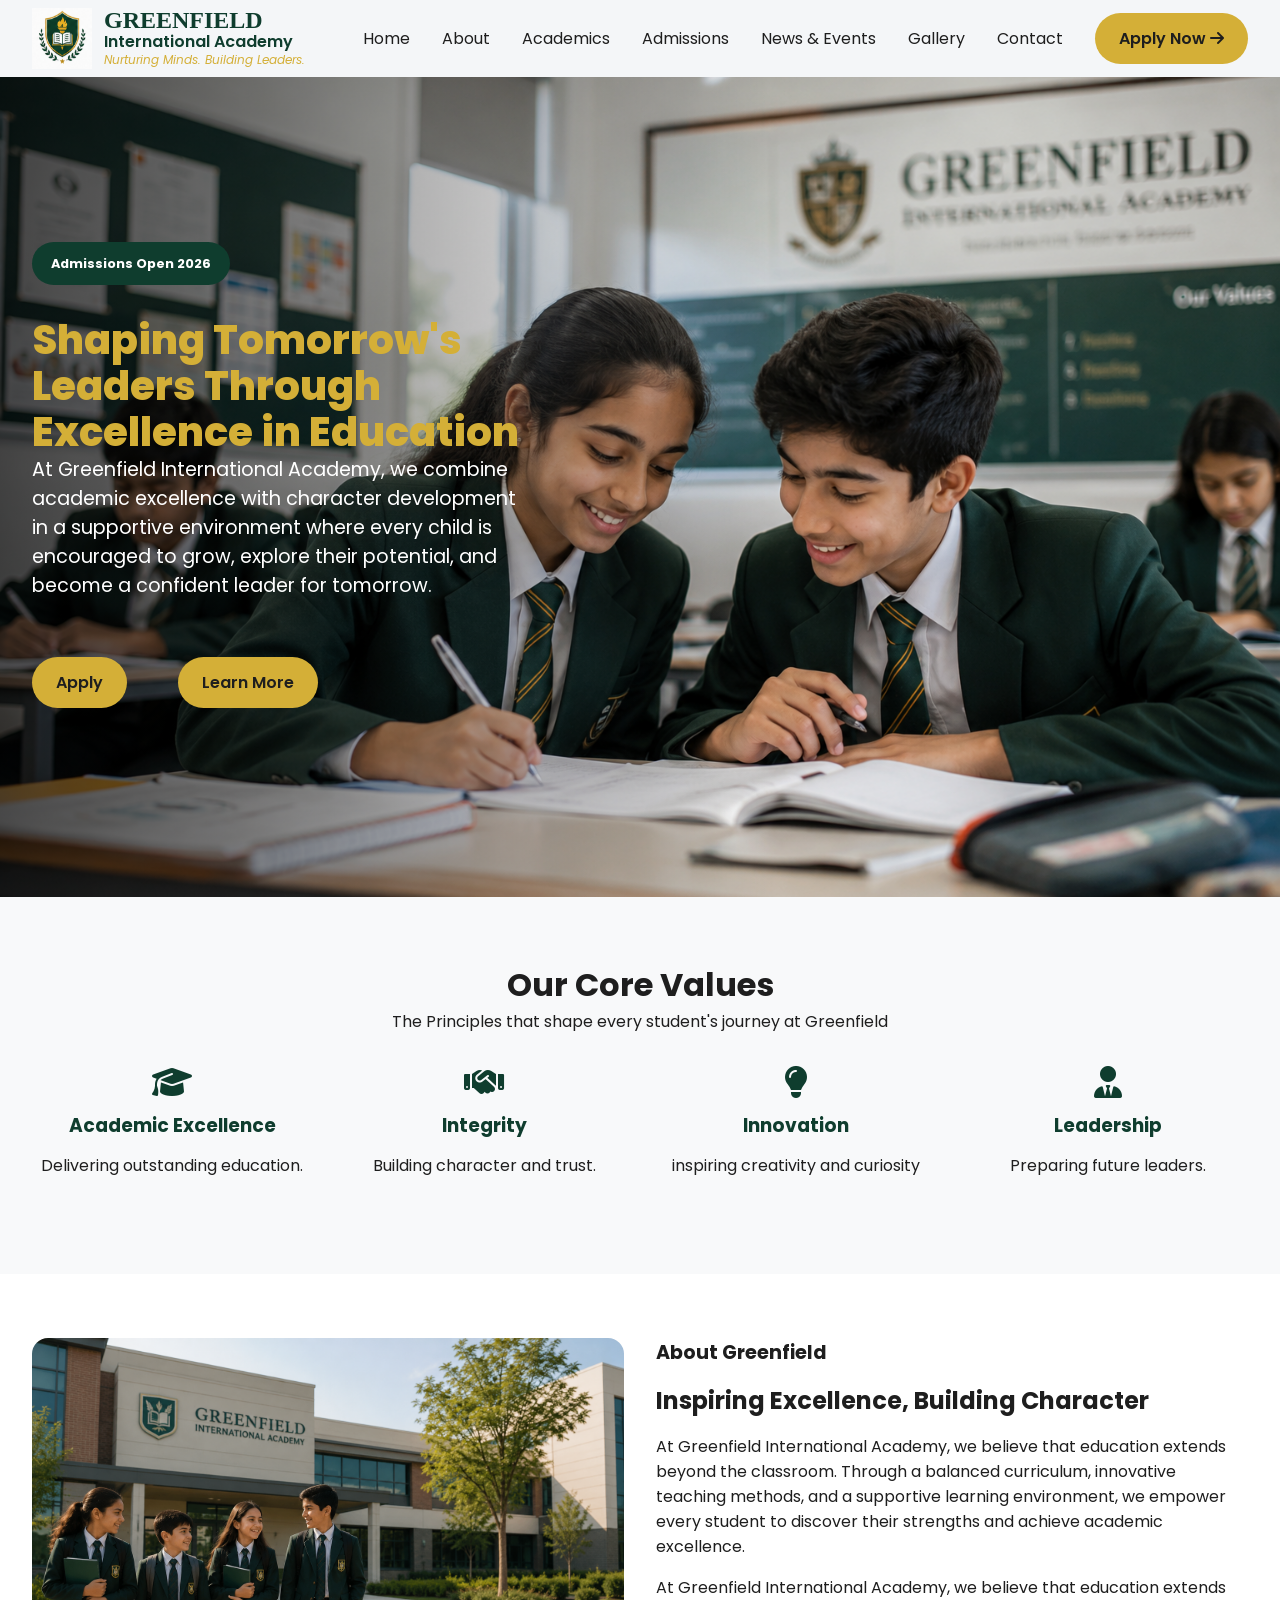
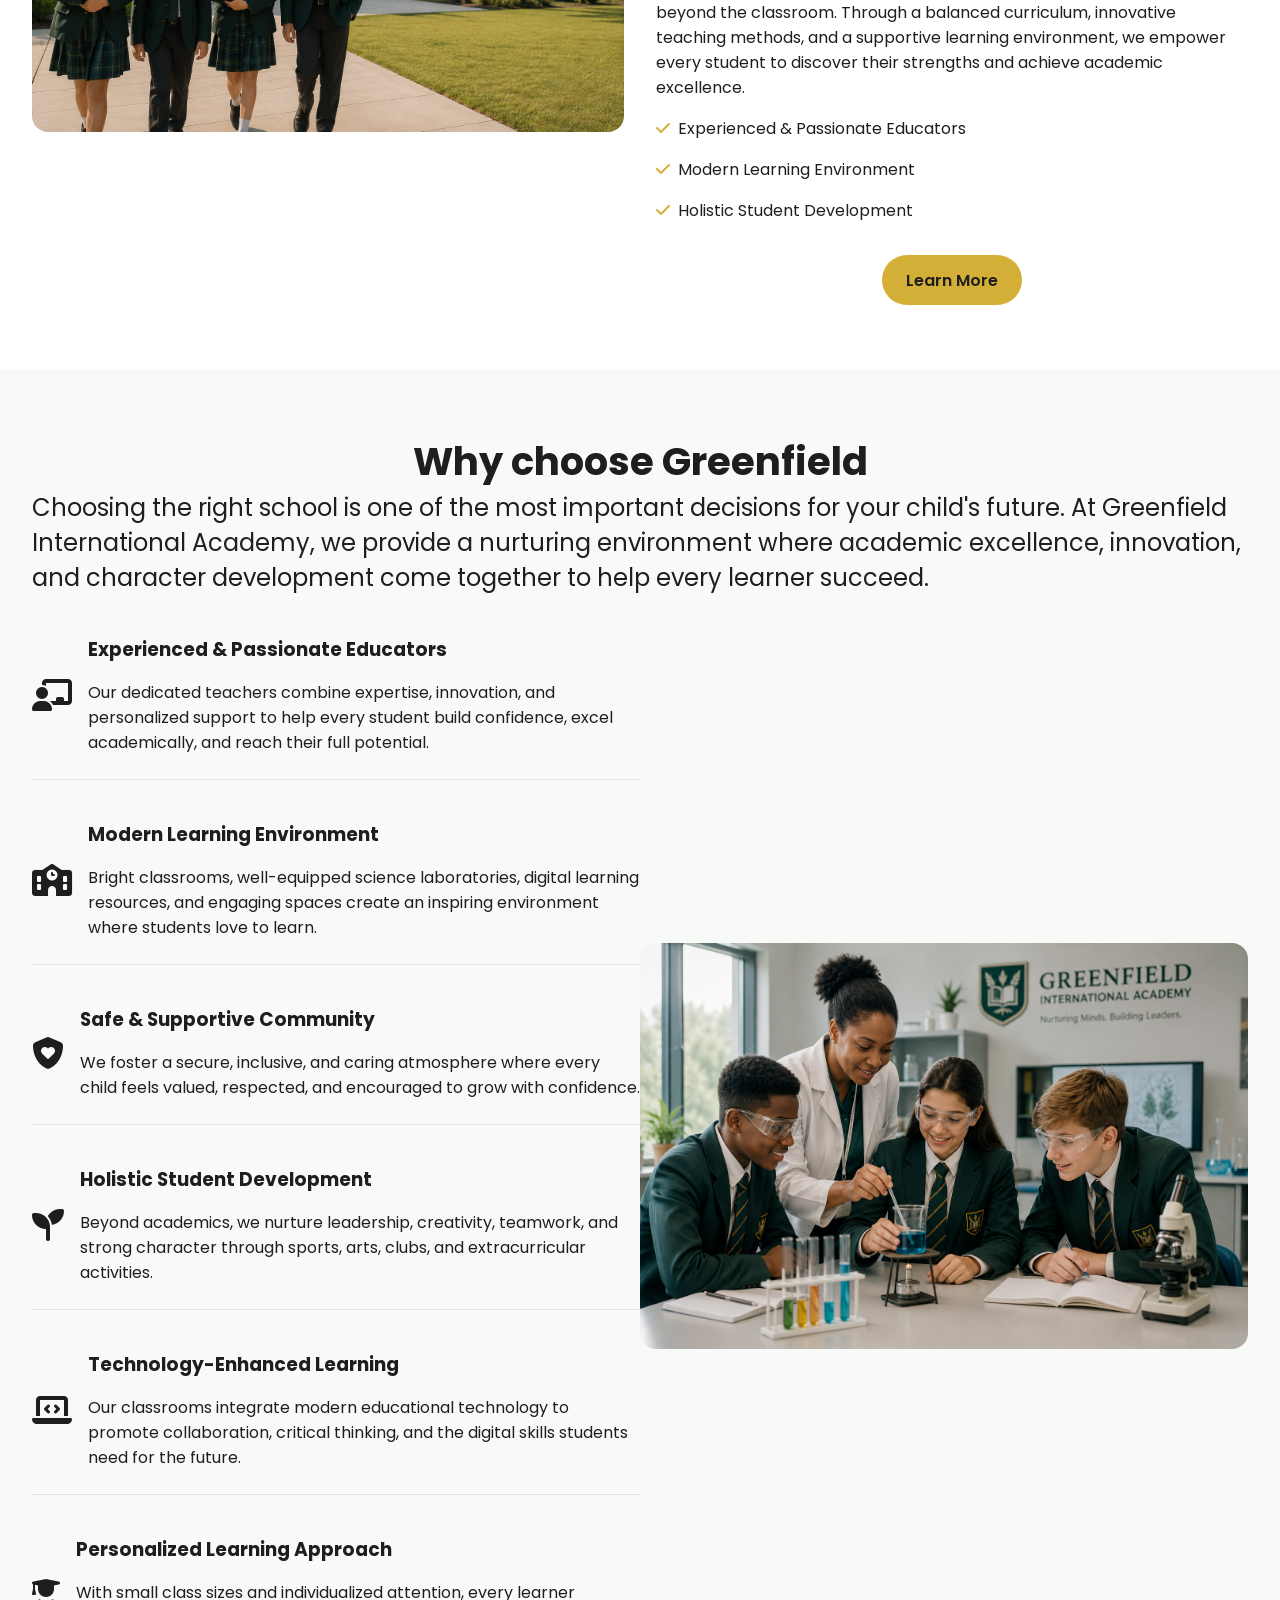
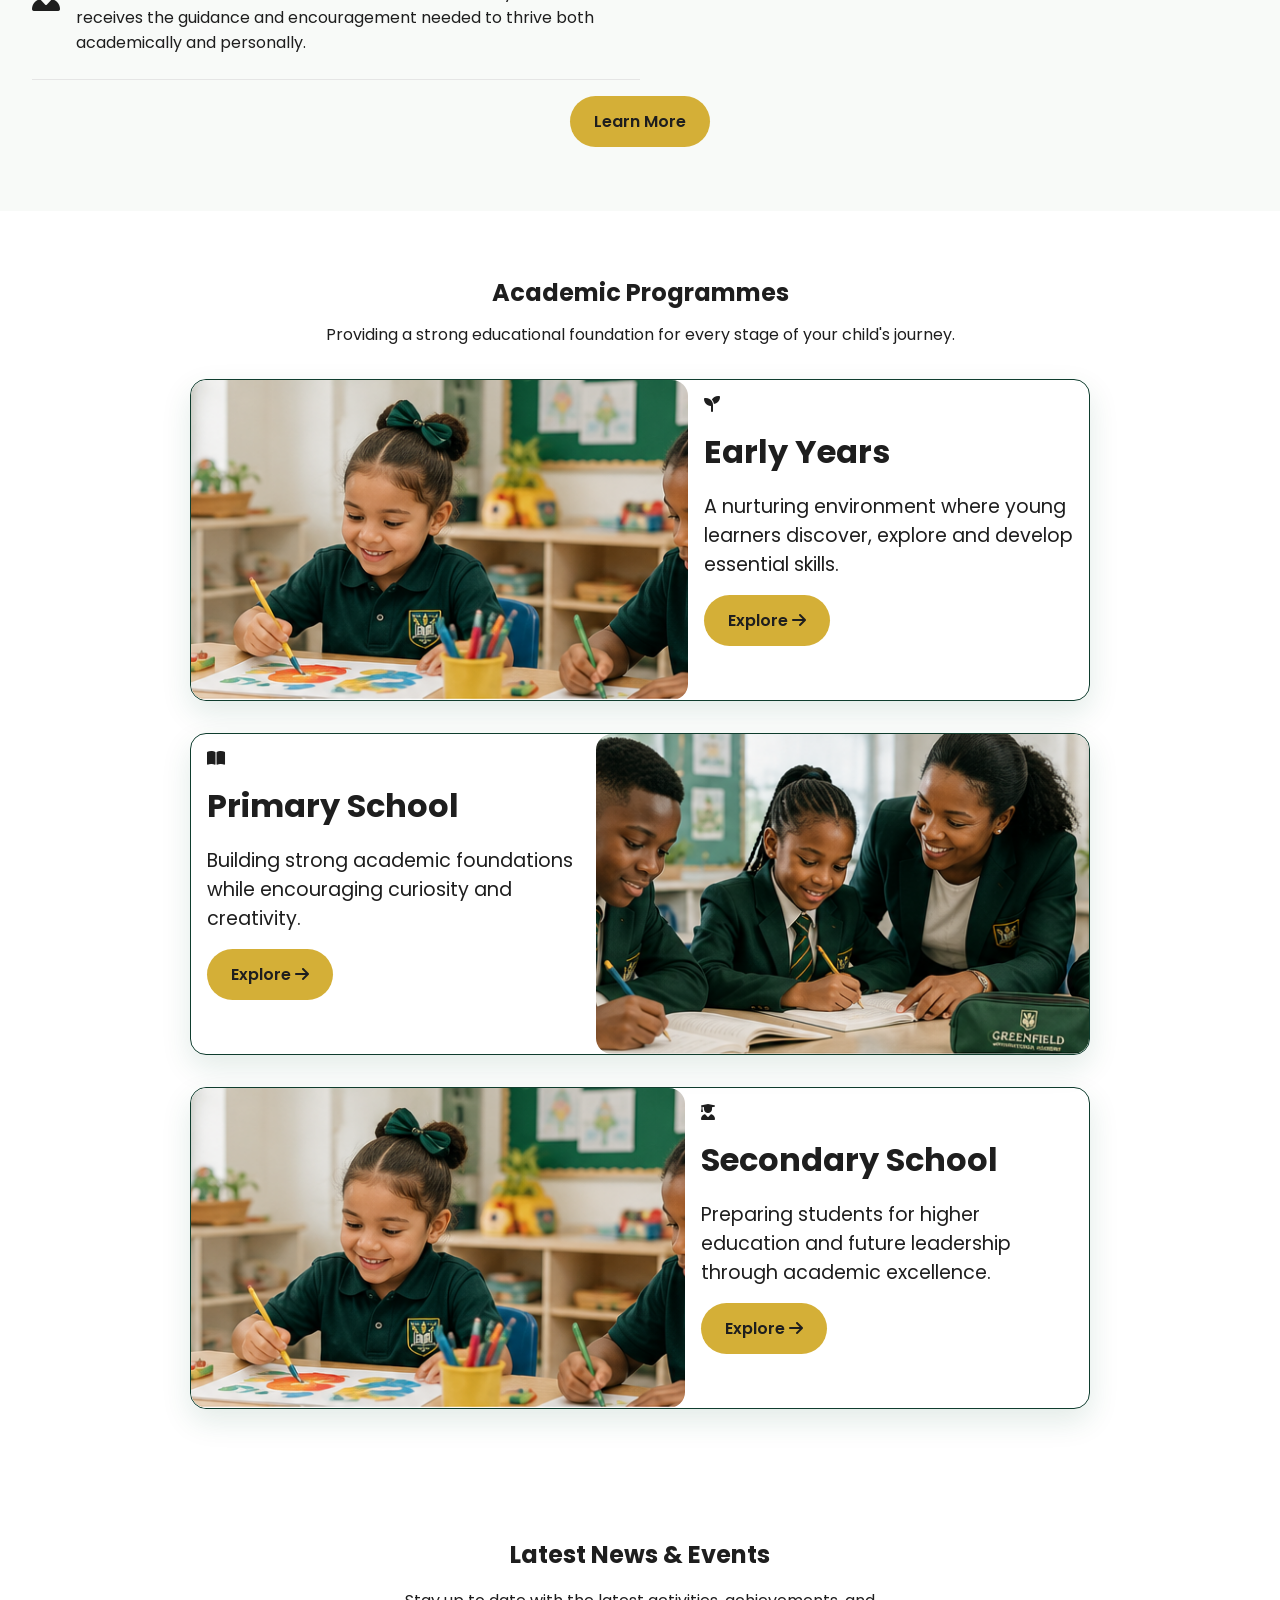
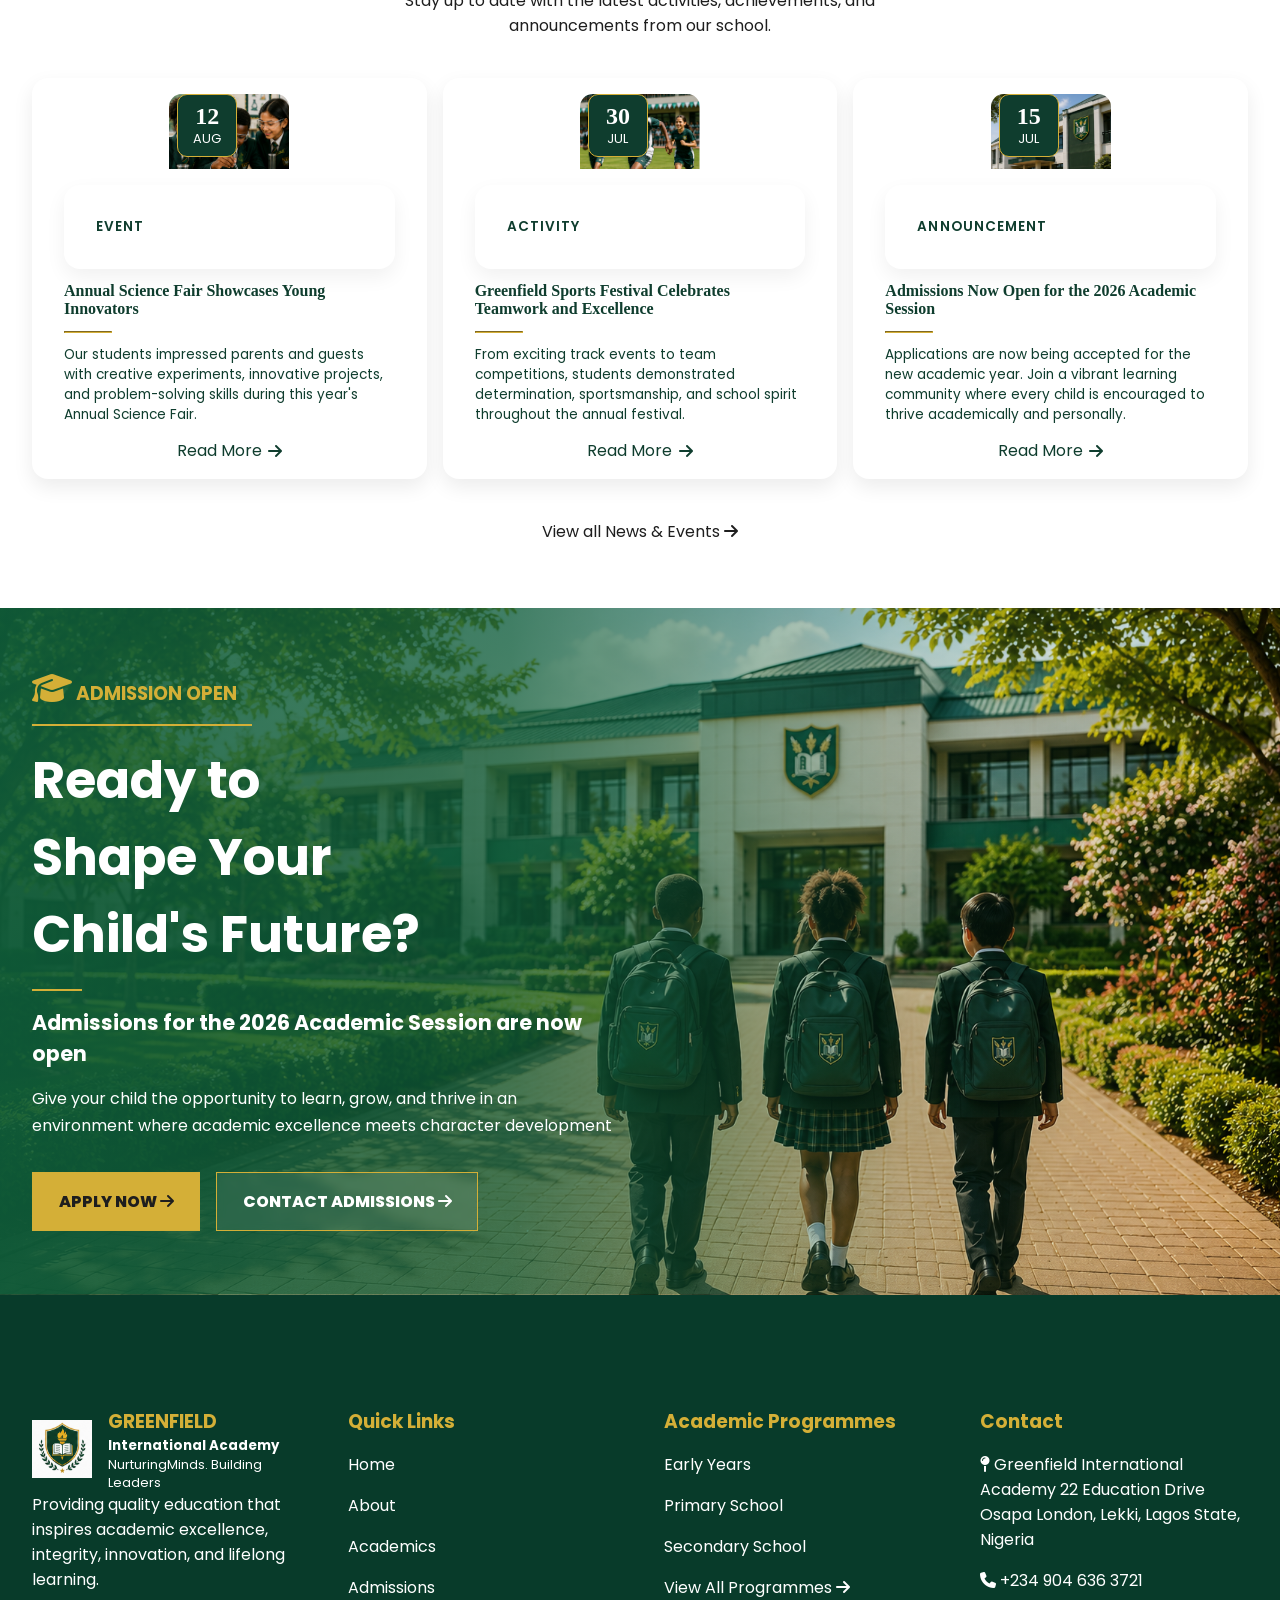
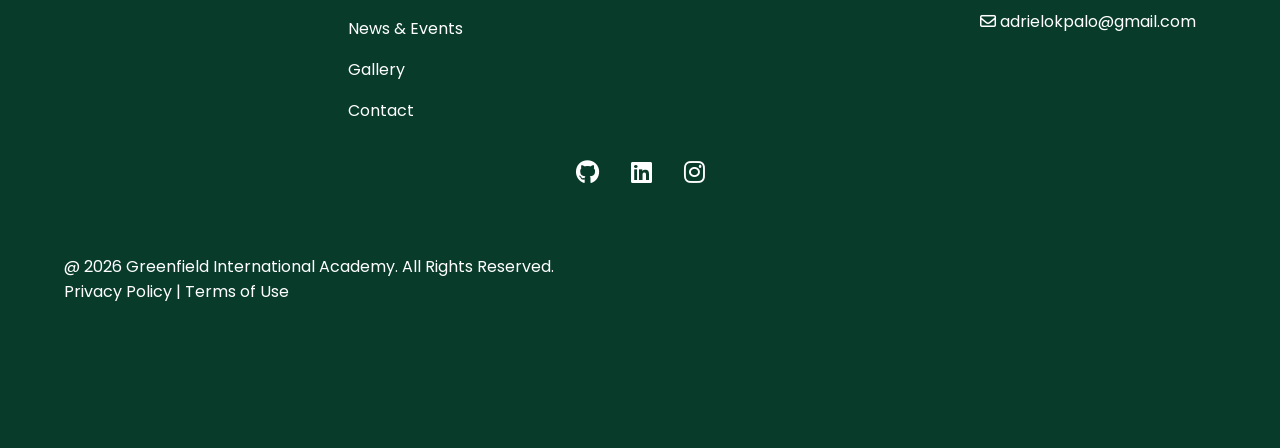
==== commit 6e435044: "completed main web pages" ====
--- a/index.html
+++ b/index.html
@@ -36,6 +36,8 @@
 
     <link rel="stylesheet" href="/css/admission.css">
 
+    <link rel="stylesheet" href="/css/gallery.css">
+
     <link rel="stylesheet" href="/css/footer.css">
 
     <link rel="stylesheet" href="/css/responsive.css">
@@ -50,109 +52,9 @@
 
 </head>
 <body>
-    <div class="overlay">
-
-    </div>
-
-    <!--HEADER/NAVIGATION-->
-
-    <header>
-        
-
-        <div class="container-wide header">
-
-
-            <a href="index.html" class="branding-container">
-
-                <img src="/assets/logos/school-logo.png" alt="green-field-logo" class="logo">
-
-                <div class="branding-text">
-
-                    <h1 class="brand-name">
-                        GREENFIELD
-                    </h1>
-
-                    <h4 class="academy-text">
-                        International Academy
-                    </h4>
-                    <p class="motto">
-                        Nurturing Minds. Building Leaders.
-                    </p>
-
-                </div>
-                    
-            </a>
-
-            <div class="hamburger-menu">
-
-                <nav>
-
-                    <ul class="nav-items">
-                        <li>
-                            <a href="index.html">
-                                Home
-                            </a>
-                        </li>
-                        <li>
-                            <a href="#">
-                                About
-                            </a>
-                        </li>
-                        <li>
-                            <a href="#">
-                                Academics
-                            </a>
-                        </li>
-                        <li>
-                            <a href="#">
-                                Admissions
-                            </a>
-                        </li>
-                        <li>
-                            <a href="#">
-                                News & Events
-                            </a>
-                        </li>
-                        <li>
-                            <a href="#">
-                                Gallery
-                            </a>
-                        </li>
-                        <li>
-                            <a href="#">
-                                Contact
-                            </a>
-                        </li>
-                    </ul>
-
-                </nav>
-
-                <div class="action-container">
-                    <a href="#" class="cta-btn">
-
-                        Apply Now
-                        <i class="fa-solid fa-arrow-right"></i>
-
-                    </a>
-                </div>
-
-            </div>
-
-            
-
-        </div>
-
-    
-
-    </header>
-
-    <button class="hamburger">
-        <span class="first"></span>
-        <span class="second"></span>
-        <span class="third"></span>
-    </button>
-
     <!-- MAIN CONTENT -->
+
+    <div class="header-container"></div>
 
     <main>
 
@@ -185,9 +87,9 @@
 
                     <footer class="hero-btn-container">
 
-                        <a href="#" class="hero-apply-btn cta-btn">Apply</a>
-
-                        <a href="#" class="hero-learn-btn cta-btn">Learn More</a>
+                        <a href="apply.html" class="hero-apply-btn cta-btn">Apply</a>
+
+                        <a href="about.html" class="hero-learn-btn cta-btn">Learn More</a>
 
                     </footer>
 
@@ -339,7 +241,7 @@
 
                         <footer class="about-footer">
 
-                            <a class="cta-btn">
+                            <a href="about.html" class="cta-btn">
 
                                 Learn More
 
@@ -511,7 +413,7 @@
 
                     <footer class="choose-section-footer">
 
-                            <a href="#" class="cta-btn">
+                            <a href="about.html" class="cta-btn">
 
                                 Learn More
 
@@ -563,7 +465,7 @@
 
                                 <footer class="horizontal-card-footer">
     
-                                    <a href="#" class="cta-btn">
+                                    <a href="academics.html" class="cta-btn">
                                         Explore
 
                                         <i class="fa-solid fa-arrow-right"></i>
@@ -599,7 +501,7 @@
 
                                 <footer class="horizontal-card-footer">
     
-                                    <a href="#" class="cta-btn">
+                                    <a href="academics.html" class="cta-btn">
                                         Explore
 
                                         <i class="fa-solid fa-arrow-right"></i>
@@ -637,7 +539,7 @@
 
                                 <footer class="horizontal-card-footer">
     
-                                    <a href="#" class="cta-btn">
+                                    <a href="academics.html" class="cta-btn">
                                         Explore
 
                                         <i class="fa-solid fa-arrow-right"></i>
@@ -736,7 +638,7 @@
                                 </main>
 
                                 <footer>
-                                    <a href="" class="card-btn">
+                                    <a href="news.html" class="card-btn">
                                         Read More
                                         <i class="fa-solid fa-arrow-right"></i>
                                     </a>
@@ -792,7 +694,7 @@
                                 </main>
 
                                 <footer>
-                                    <a href="" class="card-btn">
+                                    <a href="news.html" class="card-btn">
                                         Read More
                                         <i class="fa-solid fa-arrow-right"></i>
                                     </a>
@@ -849,7 +751,7 @@
                                 </main>
 
                                 <footer>
-                                    <a href="" class="card-btn">
+                                    <a href="news.html" class="card-btn">
                                         Read More
                                         <i class="fa-solid fa-arrow-right"></i>
                                     </a>
@@ -918,7 +820,7 @@
 
                         <footer class="admission-footer">
 
-                            <a href="#" class="admission-cta-btn">
+                            <a href="apply.html" class="admission-cta-btn">
                                 APPLY NOW
                                 <i class="fa-solid fa-arrow-right"></i>
                             </a>
@@ -943,190 +845,7 @@
     </main>
 
     <!-- FOOTER -->
-    <footer class="home-footer">
-
-        <div class="container-wide">
-
-            <div class="footer-wrapper">
-
-                <section class="footer-grid">
-                
-                    <ul>
-                        <li>
-                            
-
-                            <div class="brand-logo-footer">
-
-                                <img src="/assets/logos/school-logo.png" alt="">
-
-                                <div>
-
-                                    <h3>
-                                        GREENFIELD
-                                    </h3>
-                                    <h5>
-                                        International Academy
-                                    </h5>
-                                    <p>NurturingMinds. Building Leaders</p>
-
-                                </div>
-                                    
-                            </div>
-
-                            <p>
-                                Providing quality education that inspires academic excellence, integrity, innovation, and lifelong learning.
-                            </p>
-                        </li>
-
-                    </ul>
-
-                    <ul>
-
-                        <li>
-                            <h3>
-                                Quick Links
-                            </h3>
-                        </li>
-
-                        <li>
-                            <a href="#">
-                                Home
-                            </a>
-                        </li>
-
-                        <li>
-                            <a href="#">
-                                About
-                            </a>
-                        </li>
-
-                        <li>
-                            <a href="#">
-                                Academics
-                            </a>
-                        </li>
-
-                        <li>
-                            <a href="#">
-                                Admissions
-                            </a>
-                        </li>
-
-                        <li>
-                            <a href="#">
-                                News & Events
-                            </a>
-                        </li>
-                        <li>
-                            <a href="#">
-                                Gallery
-                            </a>
-                        </li>
-                        <li>
-                            <a href="#">
-                                Contact
-                            </a>
-                        </li>
-
-                    </ul>
-
-                    <ul>
-        
-                        <li>
-                            <h3>
-                                Academic Programmes
-                            </h3>
-                        </li>
-                        <li>
-                            <a href="#">
-                                Early Years
-                            </a>
-                        </li>
-                        <li>
-                            <a href="#">
-                                Primary School
-                            </a>
-                        </li>
-                        <li>
-                            <a href="#">
-                                Secondary School
-                            </a>
-                        </li>
-                        <li>
-                            <a href="#">
-                                View All Programmes
-                                <i class="fa-solid fa-arrow-right"></i>
-                            </a>
-                        </li>
-
-                    </ul>
-
-                    <ul>
-
-                        <li>
-                            <h3>Contact</h3>
-                        </li>
-
-                        <li>
-                            <i class="fa-solid fa-map-pin"></i>
-                            123 Greenfield Avenue, Port Harcourt, Nigeria
-                        </li>
-                        <li>
-                            <i class="fa-solid fa-phone"></i>
-                            <a href="tel:+2349046363721">
-                                +234 904 636 3721
-                            </a>
-                        </li>
-                        <li>
-                            <i class="fa-regular fa-envelope"></i>
-                            <a href="mailto:adrielokpalo@gmail.com">
-                                adrielokpalo@gmail.com
-                            </a>
-
-                        </li>
-
-                    </ul>
-                    
-                </section>
-
-                <section class="socials">
-
-                    <div class="socials-container">
-
-                        <a href="https://github.com/Ace-genesis" target="_blank" rel="noopener noreferrer">
-                            <i class="fa-brands fa-github"></i>
-                        </a>
-
-                        <a href="#">
-                            <i class="fa-brands fa-linkedin"></i>
-                        </a>
-
-                        <a href="https://www.instagram.com/acecodex.dev/" target="_blank" rel="noopener noreferrer">
-                            <i class="fa-brands fa-instagram"></i>
-                        </a>
-
-                    </div>
-
-                </section>
-
-                <section class="copyright">
-
-                    <p>
-                        @ 2026 Greenfield International Academy. All Rights Reserved.
-                    </p>
-
-                    <p>
-                        Privacy Policy | Terms of Use
-                    </p>
-
-                </section>
-
-            </div>
-
-                
-
-        </div>
-
+    <footer class="page-footer">
     </footer>
 
     <script type="module" src="/js/script.js"></script>
--- a/css/header.css
+++ b/css/header.css
@@ -1,8 +1,14 @@
-header{
+.nav-header{
     position: sticky;
     top: 0;
     z-index: 300;
     background-color: var(--light-background);
+}
+
+.header-container{
+    position: sticky;
+    top: 0;
+    z-index: 300;
 }
 
 .header{
--- a/css/about.css
+++ b/css/about.css
@@ -1,3 +1,8 @@
+/* =====================
+    HOME PAGE DESIGN 
+===========================*/
+
+
 .about-section{
     padding-block: 4rem;
 }
@@ -59,4 +64,425 @@
     display: flex;
     justify-content: center;
     margin-top: 1rem;
+}
+
+
+
+/* ====================
+    ABOUT PAGE DESIGN
+   ==================== */
+
+    .page-title{
+        padding-block: 10rem 8rem;
+        background: linear-gradient(
+        rgba(8, 59, 42, .70),
+        rgba(8, 59, 42, .70)
+    ), url("/assets/images/about-hero.png");
+        background-position: center;
+        background-size: cover;
+        position:relative;
+
+        isolation:isolate;
+    }
+
+   .page-title-content{
+    display: flex;
+    flex-direction: column;
+    align-items: center;
+    text-align: center;
+    max-width: 700px;
+    margin-inline: auto;
+    color: white;
+
+        h1{
+
+            font-size:clamp(2.5rem,6vw,4rem);
+
+            line-height:1.1;
+
+            max-width:12ch;
+
+        }
+
+        h2{
+            font-size:.95rem;
+
+            letter-spacing:.25rem;
+
+            text-transform:uppercase;
+
+            color:var(--accent-color);
+        }
+   }
+
+
+   .home-about{
+        display:flex;
+
+        gap:.75rem;
+
+        align-items:center;
+
+        margin-top:2rem;
+
+        p{
+            color:rgba(255,255,255,.85);
+        }
+
+        a{
+
+            color:white;
+
+            font-weight:500;
+
+        }
+
+   }
+
+
+/* ======================
+    OUR STORY SECTION
+============================*/
+
+   .our-story-section{
+    padding-block: 7rem;
+}
+
+.about-story-wrapper{
+    display: flex;
+    flex-direction: column;
+    gap: 4rem;
+}
+
+/* ---------- Header ---------- */
+
+.about-story-header{
+    max-width: 700px;
+    margin-inline: auto;
+    text-align: center;
+
+    display: flex;
+    flex-direction: column;
+    gap: 1.25rem;
+}
+
+.about-story-header h2{
+    font-size: clamp(2rem, 4vw, 3rem);
+}
+
+.about-story-header p{
+    font-size: 1.15rem;
+    line-height: 1.8;
+    color: var(--text-light);
+}
+
+/* ---------- Body ---------- */
+
+.about-story-body{
+    display: grid;
+    grid-template-columns: .9fr 1.1fr;
+    gap: 4rem;
+    align-items: center;
+}
+
+/* ---------- Image ---------- */
+
+.our-story-img-container{
+    overflow: hidden;
+    border-radius: 1rem;
+}
+
+.our-story-img-container img{
+    width: 100%;
+    height: 100%;
+    display: block;
+    object-fit: cover;
+}
+
+/* ---------- Story ---------- */
+
+.our-story-text-container{
+    display: flex;
+    flex-direction: column;
+    gap: 2rem;
+}
+
+.our-story-text-container p{
+    line-height: 1.9;
+    color: var(--text-light);}
+
+
+
+/* =========================================
+   MISSION | VISION | VALUES
+========================================= */
+
+.mission-section{
+    padding-block: 7rem;
+    background: #fafafa;
+}
+
+.mission-wrapper{
+    display: flex;
+    flex-direction: column;
+    gap: 4rem;
+}
+
+.mission-header{
+    max-width: 700px;
+    margin-inline: auto;
+    text-align: center;
+}
+
+.mission-header h2{
+    font-size: clamp(2rem,4vw,3rem);
+    margin-bottom: 1rem;
+}
+
+.mission-header p{
+    line-height: 1.8;
+    color: var(--text-light);
+}
+
+.mission-grid{
+    display:grid;
+    grid-template-columns:repeat(auto-fit,minmax(320px,1fr));
+    gap:2rem;
+}
+
+.mission-card{
+    background:white;
+    padding:3rem 2rem;
+    border-radius:1rem;
+    text-align:center;
+
+    display:flex;
+    flex-direction:column;
+    gap:1.5rem;
+
+    transition:.3s;
+}
+
+.mission-card:hover{
+    transform:translateY(-8px);
+}
+
+.mission-card i{
+    font-size:2.5rem;
+    color:var(--accent-color);
+}
+
+.mission-card p{
+    line-height:1.8;
+}
+
+
+
+
+/* =========================================
+   EDUCATION BEYOND THE CLASSROOM
+========================================= */
+
+.education-section{
+    padding-block:7rem;
+}
+
+.education-wrapper{
+    display:grid;
+    grid-template-columns:1fr 1fr;
+    gap:4rem;
+    align-items:center;
+}
+
+.education-content{
+    display:flex;
+    flex-direction:column;
+    gap:2rem;
+}
+
+.education-content h2{
+    font-size:clamp(2rem,4vw,3rem);
+}
+
+.education-content p{
+    line-height:1.8;
+}
+
+.education-content ul{
+    display:grid;
+    grid-template-columns:repeat(2,minmax(150px,1fr));
+    gap:1rem;
+
+    list-style:none;
+    padding:0;
+}
+
+.education-content li{
+    display:flex;
+    align-items:center;
+    gap:.75rem;
+}
+
+.education-content li::before{
+    content:"✓";
+    color:var(--accent-color);
+    font-weight:bold;
+}
+
+.education-image{
+    overflow:hidden;
+    border-radius:1rem;
+}
+
+.education-image img{
+    width:100%;
+    display:block;
+    object-fit:cover;
+}
+
+
+
+
+/* =========================================
+   FACILITIES
+========================================= */
+
+.facilities-section{
+    padding-block:7rem;
+    background:#fafafa;
+}
+
+.facilities-header{
+    text-align:center;
+    max-width:700px;
+    margin-inline:auto;
+    margin-bottom:4rem;
+}
+
+.facilities-header h2{
+    font-size:clamp(2rem,4vw,3rem);
+    margin-bottom:1rem;
+}
+
+.facilities-grid{
+    display:grid;
+    grid-template-columns:repeat(auto-fit,minmax(260px,1fr));
+    gap:2rem;
+}
+
+.facilities-grid article{
+    background:white;
+    border-radius:1rem;
+    overflow:hidden;
+
+    transition:.3s;
+}
+
+.facilities-grid article:hover{
+    transform:translateY(-8px);
+}
+
+.facilities-grid img{
+    width:100%;
+    aspect-ratio:4/3;
+    object-fit:cover;
+}
+
+.facilities-grid h3{
+    padding:1.5rem;
+    text-align:center;
+}
+
+
+
+/* =========================================
+   LEADERSHIP
+========================================= */
+
+.leadership-section{
+    padding-block:7rem;
+}
+
+.leadership-wrapper{
+    display:flex;
+    flex-direction:column;
+    gap:4rem;
+}
+
+.leadership-wrapper header{
+    text-align:center;
+    max-width:700px;
+    margin-inline:auto;
+}
+
+.leadership-grid{
+    display:grid;
+    grid-template-columns:repeat(auto-fit,minmax(300px,1fr));
+    gap:2rem;
+}
+
+.leader-card{
+    text-align:center;
+
+    display:flex;
+    flex-direction:column;
+    gap:1rem;
+}
+
+.leader-card img{
+    width:220px;
+    aspect-ratio:1;
+    object-fit:cover;
+    border-radius:50%;
+    margin-inline:auto;
+}
+
+.leader-card h4{
+    color:var(--accent-color);
+}
+
+.leader-card p{
+    line-height:1.8;
+}
+
+
+
+/* =========================================
+   TRUST
+========================================= */
+
+.trust-section{
+    padding-block:7rem;
+    background:#083b2a;
+    color:white;
+}
+
+.trust-wrapper{
+    display:flex;
+    flex-direction:column;
+    gap:4rem;
+}
+
+.trust-wrapper header{
+    text-align:center;
+}
+
+.trust-grid{
+    display:grid;
+    grid-template-columns:repeat(auto-fit,minmax(220px,1fr));
+    gap:2rem;
+}
+
+.trust-grid article{
+    text-align:center;
+}
+
+.trust-grid h3{
+    font-size:clamp(3rem,6vw,4rem);
+    color:var(--accent-color);
+}
+
+.trust-grid p{
+    margin-top:1rem;
+    line-height:1.7;
 }
--- a/css/academic.css
+++ b/css/academic.css
@@ -72,3 +72,438 @@
     flex-direction: column;
     gap: 2rem;
 }
+
+
+
+/* =========================
+    ACADEMICS PAGE DESIGN
+===============================*/
+
+.academics{
+
+    padding-block:10rem 8rem;
+
+    background:
+    linear-gradient(
+    rgba(8,59,42,.75),
+    rgba(8,59,42,.75)
+    ),
+    url(/assets/images/academics-hero.png);
+
+    background-position:center;
+    background-size:cover;
+}
+
+
+/*==========================================
+ACADEMIC EXCELLENCE
+==========================================*/
+
+.academic-excellence-section{
+
+    padding-block:7rem;
+
+}
+
+.academic-excellence-wrapper{
+
+    display:grid;
+    grid-template-columns:.9fr 1.1fr;
+    gap:4rem;
+    align-items:center;
+
+}
+
+.academic-excellence-image{
+
+    overflow:hidden;
+    border-radius:1rem;
+
+}
+
+.academic-excellence-image img{
+
+    width:100%;
+    height:100%;
+    display:block;
+    object-fit:cover;
+
+}
+
+.academic-excellence-content{
+
+    display:flex;
+    flex-direction:column;
+    gap:2rem;
+
+}
+
+.academic-excellence-content h2{
+
+    font-size:clamp(2rem,4vw,3rem);
+
+}
+
+.academic-excellence-content p{
+
+    line-height:1.9;
+    color:var(--text-light);
+
+}
+
+
+/*==========================================
+CURRICULUM
+==========================================*/
+
+.curriculum-section{
+
+    padding-block:7rem;
+    background:#fafafa;
+
+}
+
+.curriculum-wrapper{
+
+    display:flex;
+    flex-direction:column;
+    gap:4rem;
+
+}
+
+.curriculum-header{
+
+    text-align:center;
+    max-width:700px;
+    margin-inline:auto;
+
+}
+
+.curriculum-header h2{
+
+    font-size:clamp(2rem,4vw,3rem);
+    margin-bottom:1rem;
+
+}
+
+.curriculum-header p{
+
+    line-height:1.8;
+
+}
+
+.curriculum-grid{
+
+    display:grid;
+    grid-template-columns:repeat(auto-fit,minmax(300px,1fr));
+    gap:2rem;
+
+}
+
+.curriculum-card{
+
+    background:white;
+    padding:3rem 2rem;
+    border-radius:1rem;
+    text-align:center;
+
+    display:flex;
+    flex-direction:column;
+    gap:1.5rem;
+
+    transition:.3s;
+
+}
+
+.curriculum-card:hover{
+
+    transform:translateY(-8px);
+
+}
+
+.curriculum-card i{
+
+    font-size:2.5rem;
+    color:var(--accent-color);
+
+}
+
+.curriculum-card p{
+
+    line-height:1.8;
+
+}
+
+
+
+/*==========================================
+SUBJECTS
+==========================================*/
+
+.subjects-section{
+
+    padding-block:7rem;
+
+}
+
+.subjects-wrapper{
+
+    display:flex;
+    flex-direction:column;
+    gap:4rem;
+
+}
+
+.subjects-header{
+
+    text-align:center;
+    max-width:700px;
+    margin-inline:auto;
+
+}
+
+.subjects-grid{
+
+    display:grid;
+    grid-template-columns:repeat(auto-fit,minmax(220px,1fr));
+    gap:2rem;
+
+}
+
+.subjects-grid article{
+
+    background:white;
+    border-radius:1rem;
+    padding:2rem;
+
+    text-align:center;
+
+    display:flex;
+    flex-direction:column;
+    gap:1rem;
+
+    box-shadow:0 5px 20px rgba(0,0,0,.05);
+
+}
+
+.subjects-grid i{
+
+    font-size:2rem;
+    color:var(--accent-color);
+
+}
+
+
+
+/*==========================================
+BEYOND THE CLASSROOM
+==========================================*/
+
+.beyond-classroom-section{
+
+    padding-block:7rem;
+    background:#fafafa;
+
+}
+
+.beyond-classroom-wrapper{
+
+    display:grid;
+    grid-template-columns:1.1fr .9fr;
+    gap:4rem;
+    align-items:center;
+
+}
+
+.beyond-classroom-content{
+
+    display:flex;
+    flex-direction:column;
+    gap:2rem;
+
+}
+
+.beyond-classroom-content h2{
+
+    font-size:clamp(2rem,4vw,3rem);
+
+}
+
+.beyond-classroom-content p{
+
+    line-height:1.9;
+
+}
+
+.beyond-classroom-content ul{
+
+    list-style:none;
+
+    display:grid;
+    grid-template-columns:repeat(2,minmax(180px,1fr));
+
+    gap:1rem;
+
+    padding:0;
+
+}
+
+.beyond-classroom-content li{
+
+    display:flex;
+    align-items:center;
+    gap:.75rem;
+
+}
+
+.beyond-classroom-content li::before{
+
+    content:"✓";
+    color:var(--accent-color);
+    font-weight:bold;
+
+}
+
+.beyond-classroom-image{
+
+    overflow:hidden;
+    border-radius:1rem;
+
+}
+
+.beyond-classroom-image img{
+
+    width:100%;
+    display:block;
+    object-fit:cover;
+
+}
+
+
+/*==========================================
+LEARNING RESOURCES
+==========================================*/
+
+.resources-section{
+
+    padding-block:7rem;
+
+}
+
+.resources-wrapper{
+
+    display:flex;
+    flex-direction:column;
+    gap:4rem;
+
+}
+
+.resources-header{
+
+    text-align:center;
+    max-width:700px;
+    margin-inline:auto;
+
+}
+
+.resources-grid{
+
+    display:grid;
+    grid-template-columns:repeat(auto-fit,minmax(260px,1fr));
+    gap:2rem;
+
+}
+
+.resource-card{
+
+    background:white;
+    border-radius:1rem;
+    padding:2.5rem;
+
+    display:flex;
+    flex-direction:column;
+    gap:1rem;
+
+    text-align:center;
+
+    transition:.3s;
+
+    box-shadow:0 5px 20px rgba(0,0,0,.05);
+
+}
+
+.resource-card:hover{
+
+    transform:translateY(-8px);
+
+}
+
+.resource-card i{
+
+    font-size:2.3rem;
+    color:var(--accent-color);
+
+}
+
+.resource-card p{
+
+    line-height:1.8;
+
+}
+
+
+/*==========================================
+STUDENT SUCCESS
+==========================================*/
+
+.student-success-section{
+
+    padding-block:7rem;
+    background:var(--primary-color);
+    color:white;
+
+}
+
+.student-success-wrapper{
+
+    display:flex;
+    flex-direction:column;
+    gap:4rem;
+
+}
+
+.student-success-header{
+
+    text-align:center;
+    max-width:700px;
+    margin-inline:auto;
+
+}
+
+.student-success-grid{
+
+    display:grid;
+    grid-template-columns:repeat(auto-fit,minmax(220px,1fr));
+    gap:2rem;
+
+}
+
+.student-success-grid article{
+
+    text-align:center;
+
+}
+
+.student-success-grid h3{
+
+    font-size:clamp(3rem,6vw,4rem);
+    color:var(--accent-color);
+
+}
+
+.student-success-grid p{
+
+    margin-top:1rem;
+    line-height:1.7;
+
+}
--- a/css/news.css
+++ b/css/news.css
@@ -156,4 +156,501 @@
 
 .news-card:hover .card-btn i{
     transform:translateX(5px);
-}+}
+
+
+/*=====================================
+LATEST NEWS
+=====================================*/
+
+.news-hero{
+    padding-block:10rem 8rem;
+
+    background:
+    linear-gradient(
+    rgba(8,59,42,.75),
+    rgba(8,59,42,.75)
+    ),
+    url("/assets/images/news-hero.png");
+
+    background-position:center;
+    background-size:cover;
+}
+
+.latest-news-section{
+
+    padding:6rem 0;
+
+}
+
+.latest-news-header{
+
+    text-align:center;
+
+    max-width:700px;
+
+    margin:0 auto 4rem;
+
+}
+
+.latest-news-header h2{
+
+    margin-bottom:1rem;
+
+}
+
+.news-grid{
+
+    display:grid;
+
+    grid-template-columns:1.5fr 1fr;
+
+    gap:2rem;
+
+}
+
+.featured-news{
+
+    background:#fff;
+
+    border-radius:1rem;
+
+    overflow:hidden;
+
+    box-shadow:0 10px 25px rgba(0,0,0,.08);
+
+}
+
+.featured-news img{
+
+    width:100%;
+
+    height:350px;
+
+    object-fit:cover;
+
+}
+
+.featured-news-content{
+
+    padding:2rem;
+
+}
+
+.featured-news-content span{
+
+    color:var(--accent-color);
+
+    font-weight:600;
+
+    display:block;
+
+    margin-bottom:.8rem;
+
+}
+
+.featured-news-content h3{
+
+    margin-bottom:1rem;
+
+}
+
+.featured-news-content p{
+
+    margin-bottom:1.5rem;
+
+}
+
+.featured-news-content a{
+
+    color:var(--primary-color);
+
+    font-weight:600;
+
+}
+
+.news-cards{
+
+    display:flex;
+
+    flex-direction:column;
+
+    gap:1.5rem;
+
+}
+
+.news-card{
+
+    display:flex;
+
+    gap:1rem;
+
+    align-items:center;
+
+    background:#fff;
+
+    padding:1rem;
+
+    border-radius:1rem;
+
+    box-shadow:0 8px 20px rgba(0,0,0,.08);
+
+    transition:.3s;
+
+}
+
+.news-card:hover{
+
+    transform:translateY(-5px);
+
+}
+
+.news-card img{
+
+    width:120px;
+
+    height:100px;
+
+    object-fit:cover;
+
+    border-radius:.8rem;
+
+}
+
+.news-card span{
+
+    color:var(--accent-color);
+
+    font-size:.9rem;
+
+    display:block;
+
+    margin-bottom:.5rem;
+
+}
+
+
+/*=====================================
+UPCOMING EVENTS
+=====================================*/
+
+.events-section{
+
+    background:#f8f9fa;
+
+    padding:6rem 0;
+
+}
+
+.events-header{
+
+    text-align:center;
+
+    max-width:700px;
+
+    margin:0 auto 4rem;
+
+}
+
+.events-timeline{
+
+    display:flex;
+
+    flex-direction:column;
+
+    gap:2rem;
+
+}
+
+.event{
+
+    display:flex;
+
+    align-items:flex-start;
+
+    gap:2rem;
+
+    background:#fff;
+
+    padding:2rem;
+
+    border-radius:1rem;
+
+    box-shadow:0 8px 20px rgba(0,0,0,.06);
+
+}
+
+.event-date{
+
+    min-width:90px;
+
+    text-align:center;
+
+    background:var(--primary-color);
+
+    color:#fff;
+
+    padding:1rem;
+
+    border-radius:.8rem;
+
+    font-weight:700;
+
+}
+
+.event h3{
+
+    margin-bottom:.5rem;
+
+}
+
+
+
+/*=====================================
+ACHIEVEMENTS
+=====================================*/
+
+.achievements-section{
+
+    padding:6rem 0;
+
+}
+
+.achievements-header{
+
+    text-align:center;
+
+    max-width:700px;
+
+    margin:0 auto 4rem;
+
+}
+
+.achievement-grid{
+
+    display:grid;
+
+    grid-template-columns:repeat(3,1fr);
+
+    gap:2rem;
+
+}
+
+.achievement-card{
+
+    background:#fff;
+
+    border-radius:1rem;
+
+    overflow:hidden;
+
+    text-align:center;
+
+    box-shadow:0 8px 20px rgba(0,0,0,.08);
+
+    transition:.3s;
+
+}
+
+.achievement-card:hover{
+
+    transform:translateY(-8px);
+
+}
+
+.achievement-card img{
+
+    width:100%;
+
+    height:250px;
+
+    object-fit:cover;
+
+}
+
+.achievement-card h3{
+
+    padding:1.5rem;
+
+}
+
+
+
+/*=====================================
+CALENDAR
+=====================================*/
+
+.calendar-section{
+
+    background:#f8f9fa;
+
+    padding:6rem 0;
+
+}
+
+.calendar-header{
+
+    text-align:center;
+
+    max-width:700px;
+
+    margin:0 auto 4rem;
+
+}
+
+.calendar-grid{
+
+    display:grid;
+
+    grid-template-columns:repeat(4,1fr);
+
+    gap:2rem;
+
+}
+
+.calendar-grid article{
+
+    background:#fff;
+
+    padding:2rem;
+
+    border-radius:1rem;
+
+    text-align:center;
+
+    box-shadow:0 8px 20px rgba(0,0,0,.06);
+
+}
+
+.calendar-grid h3{
+
+    margin-bottom:1rem;
+
+}
+
+.calendar-grid span{
+
+    color:var(--accent-color);
+
+    font-weight:600;
+
+}
+
+
+
+/*=====================================
+NEWSLETTER
+=====================================*/
+
+.newsletter-section{
+
+    padding:6rem 0;
+
+}
+
+.newsletter-wrapper{
+
+    background:var(--primary-color);
+
+    color:#fff;
+
+    text-align:center;
+
+    padding:4rem;
+
+    border-radius:1.5rem;
+
+}
+
+.newsletter-wrapper h2{
+
+    color:#fff;
+
+    margin-bottom:1rem;
+
+}
+
+.newsletter-wrapper p{
+
+    max-width:650px;
+
+    margin:0 auto 2rem;
+
+}
+
+.newsletter-form{
+
+    display:flex;
+
+    justify-content:center;
+
+    align-items:center;
+
+    max-width:700px;
+
+    margin:0 auto;
+
+    border-radius:.75rem;
+
+    overflow:hidden;
+
+    background:#fff;
+
+}
+
+.newsletter-form input{
+
+    flex:1;
+
+    padding:1.1rem 1.5rem;
+
+    border:none;
+
+    outline:none;
+
+    font-size:1rem;
+
+    font-family:inherit;
+
+    color:var(--text-color);
+
+    background:transparent;
+
+}
+
+.newsletter-form input::placeholder{
+
+    color:#888;
+
+}
+
+.newsletter-form button{
+
+    padding:1.1rem 2rem;
+
+    border:none;
+
+    background:var(--accent-color);
+
+    color:#fff;
+
+    font-size:1rem;
+
+    font-weight:600;
+
+    font-family:inherit;
+
+    cursor:pointer;
+
+    transition:.3s;
+
+}
+
+.newsletter-form button:hover{
+
+    background:#d18b00;
+
+}
+
+
+
--- a/css/admission.css
+++ b/css/admission.css
@@ -90,4 +90,473 @@
     background:rgba(255,255,255,.08);
 backdrop-filter:blur(4px);
     color: white;
+}
+
+
+/*==========================================
+ADMISSIONS HERO
+==========================================*/
+
+.admission-hero{
+    padding-block:10rem 8rem;
+
+    background:
+    linear-gradient(
+    rgba(8,59,42,.75),
+    rgba(8,59,42,.75)
+    ),
+    url("/assets/images/admission-hero-section.png");
+
+    background-position:center;
+    background-size:cover;
+}
+
+
+/*==========================================
+ADMISSION INTRO
+==========================================*/
+
+.admission-intro-section{
+
+    padding-block:7rem;
+
+}
+
+.admission-intro-wrapper{
+
+    display:grid;
+    grid-template-columns:.9fr 1.1fr;
+    gap:4rem;
+    align-items:center;
+
+}
+
+.admission-intro-image{
+
+    overflow:hidden;
+    border-radius:1rem;
+
+}
+
+.admission-intro-image img{
+
+    width:100%;
+    height:100%;
+    display:block;
+    object-fit:cover;
+
+}
+
+.admission-intro-content{
+
+    display:flex;
+    flex-direction:column;
+    gap:2rem;
+
+}
+
+.admission-intro-content h2{
+
+    font-size:clamp(2rem,4vw,3rem);
+
+}
+
+.admission-intro-content p{
+
+    line-height:1.9;
+    color:var(--text-light);
+
+}
+
+.admission-intro-content .btn-primary{
+
+    width:max-content;
+
+}
+
+
+
+/*==========================================
+ADMISSION PROCESS
+==========================================*/
+
+.admission-process-section{
+
+    padding-block:7rem;
+    background:#fafafa;
+
+}
+
+.admission-process-wrapper{
+
+    display:flex;
+    flex-direction:column;
+    gap:4rem;
+
+}
+
+.admission-process-header{
+
+    text-align:center;
+    max-width:700px;
+    margin-inline:auto;
+
+}
+
+.admission-process-header h2{
+
+    font-size:clamp(2rem,4vw,3rem);
+    margin-bottom:1rem;
+
+}
+
+.admission-process-header p{
+
+    line-height:1.8;
+
+}
+
+.process-timeline{
+
+    display:grid;
+    grid-template-columns:repeat(auto-fit,minmax(220px,1fr));
+    gap:2rem;
+
+}
+
+.process-step{
+
+    background:white;
+    padding:2.5rem 2rem;
+    border-radius:1rem;
+
+    text-align:center;
+
+    display:flex;
+    flex-direction:column;
+    gap:1rem;
+
+    transition:.3s;
+
+}
+
+.process-step:hover{
+
+    transform:translateY(-8px);
+
+}
+
+.process-step span{
+
+    width:60px;
+    height:60px;
+
+    margin-inline:auto;
+
+    border-radius:50%;
+
+    background:var(--primary-color);
+
+    color:white;
+
+    display:grid;
+    place-items:center;
+
+    font-weight:700;
+    font-size:1.25rem;
+
+}
+
+.process-step p{
+
+    line-height:1.8;
+
+}
+
+
+
+/*==========================================
+REQUIREMENTS
+==========================================*/
+
+.requirements-section{
+
+    padding-block:7rem;
+
+}
+
+.requirements-wrapper{
+
+    display:flex;
+    flex-direction:column;
+    gap:4rem;
+
+}
+
+.requirements-header{
+
+    max-width:700px;
+    margin-inline:auto;
+    text-align:center;
+
+}
+
+.requirements-header h2{
+
+    font-size:clamp(2rem,4vw,3rem);
+    margin-bottom:1rem;
+
+}
+
+.requirements-grid{
+
+    display:grid;
+    grid-template-columns:repeat(auto-fit,minmax(260px,1fr));
+    gap:2rem;
+
+}
+
+.requirement-card{
+
+    padding:2.5rem;
+
+    border-radius:1rem;
+
+    background:white;
+
+    text-align:center;
+
+    display:flex;
+    flex-direction:column;
+    gap:1rem;
+
+    transition:.3s;
+
+    box-shadow:0 5px 20px rgba(0,0,0,.05);
+
+}
+
+.requirement-card:hover{
+
+    transform:translateY(-8px);
+
+}
+
+.requirement-card i{
+
+    font-size:2.2rem;
+    color:var(--accent-color);
+
+}
+
+
+
+/*==========================================
+TUITION
+==========================================*/
+
+.tuition-section{
+
+    padding-block:7rem;
+
+    background:#fafafa;
+
+}
+
+.tuition-wrapper{
+
+    display:flex;
+    flex-direction:column;
+    gap:4rem;
+
+}
+
+.tuition-header{
+
+    text-align:center;
+    max-width:700px;
+    margin-inline:auto;
+
+}
+
+.tuition-grid{
+
+    display:grid;
+    grid-template-columns:repeat(auto-fit,minmax(300px,1fr));
+    gap:2rem;
+
+}
+
+.tuition-card{
+
+    background:white;
+
+    padding:3rem 2rem;
+
+    border-radius:1rem;
+
+    text-align:center;
+
+    box-shadow:0 5px 20px rgba(0,0,0,.05);
+
+}
+
+.tuition-card h3{
+
+    margin-bottom:1rem;
+
+}
+
+.tuition-card p{
+
+    line-height:1.8;
+
+}
+
+.scholarship-note{
+
+    display:flex;
+    justify-content:center;
+    align-items:center;
+
+    gap:1rem;
+
+    padding:2rem;
+
+    border-radius:1rem;
+
+    background:rgba(0,128,0,.08);
+
+}
+
+.scholarship-note i{
+
+    font-size:2rem;
+    color:var(--accent-color);
+
+}
+
+
+
+/*==========================================
+FAQ
+==========================================*/
+
+.faq-section{
+
+    padding-block:7rem;
+
+}
+
+.faq-wrapper{
+
+    max-width:850px;
+    margin-inline:auto;
+
+}
+
+.faq-header{
+
+    text-align:center;
+
+    margin-bottom:3rem;
+
+}
+
+.faq-header h2{
+
+    font-size:clamp(2rem,4vw,3rem);
+
+}
+
+.faq-list{
+
+    display:flex;
+    flex-direction:column;
+    gap:1rem;
+
+}
+
+.faq-list details{
+
+    padding:1.5rem 2rem;
+
+    border-radius:1rem;
+
+    background:#fafafa;
+
+}
+
+.faq-list summary{
+
+    cursor:pointer;
+
+    font-weight:600;
+
+}
+
+.faq-list p{
+
+    margin-top:1rem;
+
+    line-height:1.8;
+
+}
+
+
+
+/*==========================================
+FINAL CTA
+==========================================*/
+
+.apply-section{
+
+    padding-block:7rem;
+
+    background:var(--primary-color);
+
+}
+
+.apply-wrapper{
+
+    display:flex;
+    flex-direction:column;
+    align-items:center;
+
+    text-align:center;
+
+    gap:2rem;
+
+    color:white;
+
+}
+
+.apply-wrapper h2{
+
+    font-size:clamp(2.2rem,5vw,3.5rem);
+
+    max-width:14ch;
+
+}
+
+.apply-wrapper p{
+
+    max-width:650px;
+
+    line-height:1.8;
+
+    color:rgba(255,255,255,.9);
+
+}
+
+.apply-buttons{
+
+    display:flex;
+
+    gap:1rem;
+
+    flex-wrap:wrap;
+
+    justify-content:center;
+
 }
--- a/css/gallery.css
+++ b/css/gallery.css
@@ -0,0 +1,246 @@
+/*=====================================
+GALLERY INTRO
+=====================================*/
+
+.gallery-hero{
+    padding-block:10rem 8rem;
+
+    background:
+    linear-gradient(
+    rgba(8,59,42,.75),
+    rgba(8,59,42,.75)
+    ),
+    url("/assets/images/gallery-hero.png");
+
+    background-position:center;
+    background-size:cover;
+}
+
+
+.gallery-intro-section{
+
+    padding:6rem 0;
+
+}
+
+.gallery-intro{
+
+    text-align:center;
+
+    max-width:750px;
+
+    margin:auto;
+
+}
+
+.gallery-intro h2{
+
+    margin-bottom:1rem;
+
+}
+
+.gallery-intro p{
+
+    line-height:1.8;
+
+}
+
+
+
+/*=====================================
+GALLERY SECTIONS
+=====================================*/
+
+.gallery-section{
+
+    padding:6rem 0;
+
+}
+
+.gallery-section:nth-child(even){
+
+    background:#f8f9fa;
+
+}
+
+.section-header{
+
+    text-align:center;
+
+    max-width:700px;
+
+    margin:0 auto 4rem;
+
+}
+
+.section-header h2{
+
+    margin-bottom:1rem;
+
+}
+
+
+
+/*=====================================
+IMAGE GALLERY
+=====================================*/
+
+.gallery-grid{
+
+    display:grid;
+
+    grid-template-columns:repeat(4,1fr);
+
+    gap:1.5rem;
+
+}
+
+.gallery-grid img{
+
+    width:100%;
+
+    height:300px;
+
+    object-fit:cover;
+
+    border-radius:1rem;
+
+    transition:.4s;
+
+    cursor:pointer;
+
+    box-shadow:0 8px 20px rgba(0,0,0,.08);
+
+}
+
+.gallery-grid img:hover{
+
+    transform:scale(1.05);
+
+    box-shadow:0 15px 35px rgba(0,0,0,.15);
+
+}
+
+
+
+/*=====================================
+VIDEO HIGHLIGHTS
+=====================================*/
+
+.video-section{
+
+    background:#f8f9fa;
+
+    padding:6rem 0;
+
+}
+
+.video-grid{
+
+    display:grid;
+
+    grid-template-columns:repeat(3,1fr);
+
+    gap:2rem;
+
+}
+
+.video-card{
+
+    background:#fff;
+
+    border-radius:1rem;
+
+    overflow:hidden;
+
+    box-shadow:0 10px 25px rgba(0,0,0,.08);
+
+    transition:.3s;
+
+}
+
+.video-card:hover{
+
+    transform:translateY(-8px);
+
+}
+
+.video-card img{
+
+    width:100%;
+
+    height:240px;
+
+    object-fit:cover;
+
+}
+
+.video-content{
+
+    padding:1.5rem;
+
+    text-align:center;
+
+}
+
+.video-content h3{
+
+    margin:0;
+
+}
+
+
+
+/*=====================================
+CAMPUS TOUR
+=====================================*/
+
+.campus-tour-section{
+
+    padding:6rem 0;
+
+}
+
+.campus-tour{
+
+    background:var(--primary-color);
+
+    color:#fff;
+
+    text-align:center;
+
+    padding:4rem;
+
+    border-radius:1.5rem;
+
+}
+
+.campus-tour h2{
+
+    color:#fff;
+
+    margin-bottom:1rem;
+
+}
+
+.campus-tour p{
+
+    max-width:700px;
+
+    margin:0 auto 2rem;
+
+    line-height:1.8;
+
+}
+
+.campus-tour-buttons{
+
+    display:flex;
+
+    justify-content:center;
+
+    gap:1rem;
+
+    flex-wrap:wrap;
+
+}
--- a/css/footer.css
+++ b/css/footer.css
@@ -52,7 +52,7 @@
     gap:.8rem;
 }
 
-.home-footer{
+.page-footer{
     padding-block: 7rem;
     background:#083b2a;
 
--- a/css/responsive.css
+++ b/css/responsive.css
@@ -136,4 +136,200 @@
         order: 1
     }
         
-  }+  }
+
+
+  /*=====================================
+RESPONSIVE
+=====================================*/
+
+@media(max-width:992px){
+
+    .news-grid{
+
+        grid-template-columns:1fr;
+
+    }
+
+    .achievement-grid{
+
+        grid-template-columns:repeat(2,1fr);
+
+    }
+
+    .calendar-grid{
+
+        grid-template-columns:repeat(2,1fr);
+
+    }
+
+}
+
+@media(max-width:768px){
+
+    .news-card{
+
+        flex-direction:column;
+
+        align-items:flex-start;
+
+    }
+
+    .news-card img{
+
+        width:100%;
+
+        height:220px;
+
+    }
+
+    .event{
+
+        flex-direction:column;
+
+    }
+
+    .event-date{
+
+        width:100px;
+
+    }
+
+    .achievement-grid{
+
+        grid-template-columns:1fr;
+
+    }
+
+    .calendar-grid{
+
+        grid-template-columns:1fr;
+
+    }
+
+    .newsletter-form{
+
+        flex-direction:column;
+
+        background:transparent;
+
+        gap:1rem;
+
+        overflow:visible;
+
+    }
+
+    .newsletter-form input{
+
+        width:100%;
+
+        background:#fff;
+
+        border-radius:.5rem;
+
+    }
+
+    .newsletter-form button{
+
+        width:100%;
+
+        border-radius:.5rem;
+
+    }
+
+}
+
+/*=====================================
+RESPONSIVE
+=====================================*/
+
+@media(max-width:992px){
+
+    .gallery-grid{
+
+        grid-template-columns:repeat(2,1fr);
+
+    }
+
+    .video-grid{
+
+        grid-template-columns:repeat(2,1fr);
+
+    }
+
+}
+
+@media(max-width:768px){
+
+    .gallery-grid{
+
+        grid-template-columns:1fr;
+
+    }
+
+    .gallery-grid img{
+
+        height:250px;
+
+    }
+
+    .video-grid{
+
+        grid-template-columns:1fr;
+
+    }
+
+    .campus-tour{
+
+        padding:3rem 2rem;
+
+    }
+
+    .campus-tour-buttons{
+
+        flex-direction:column;
+
+    }
+
+    .campus-tour-buttons a{
+
+        width:100%;
+
+    }
+
+}
+
+
+
+@media(max-width:991px){
+
+    .contact-wrapper{
+
+        grid-template-columns:1fr;
+
+    }
+
+    .map-layout{
+
+        grid-template-columns:1fr;
+
+    }
+
+}
+
+
+@media(max-width:768px){
+
+    .input-grid{
+
+        grid-template-columns:1fr;
+
+    }
+
+    .map-wrapper{
+
+        height:350px;
+
+    }
+
+}
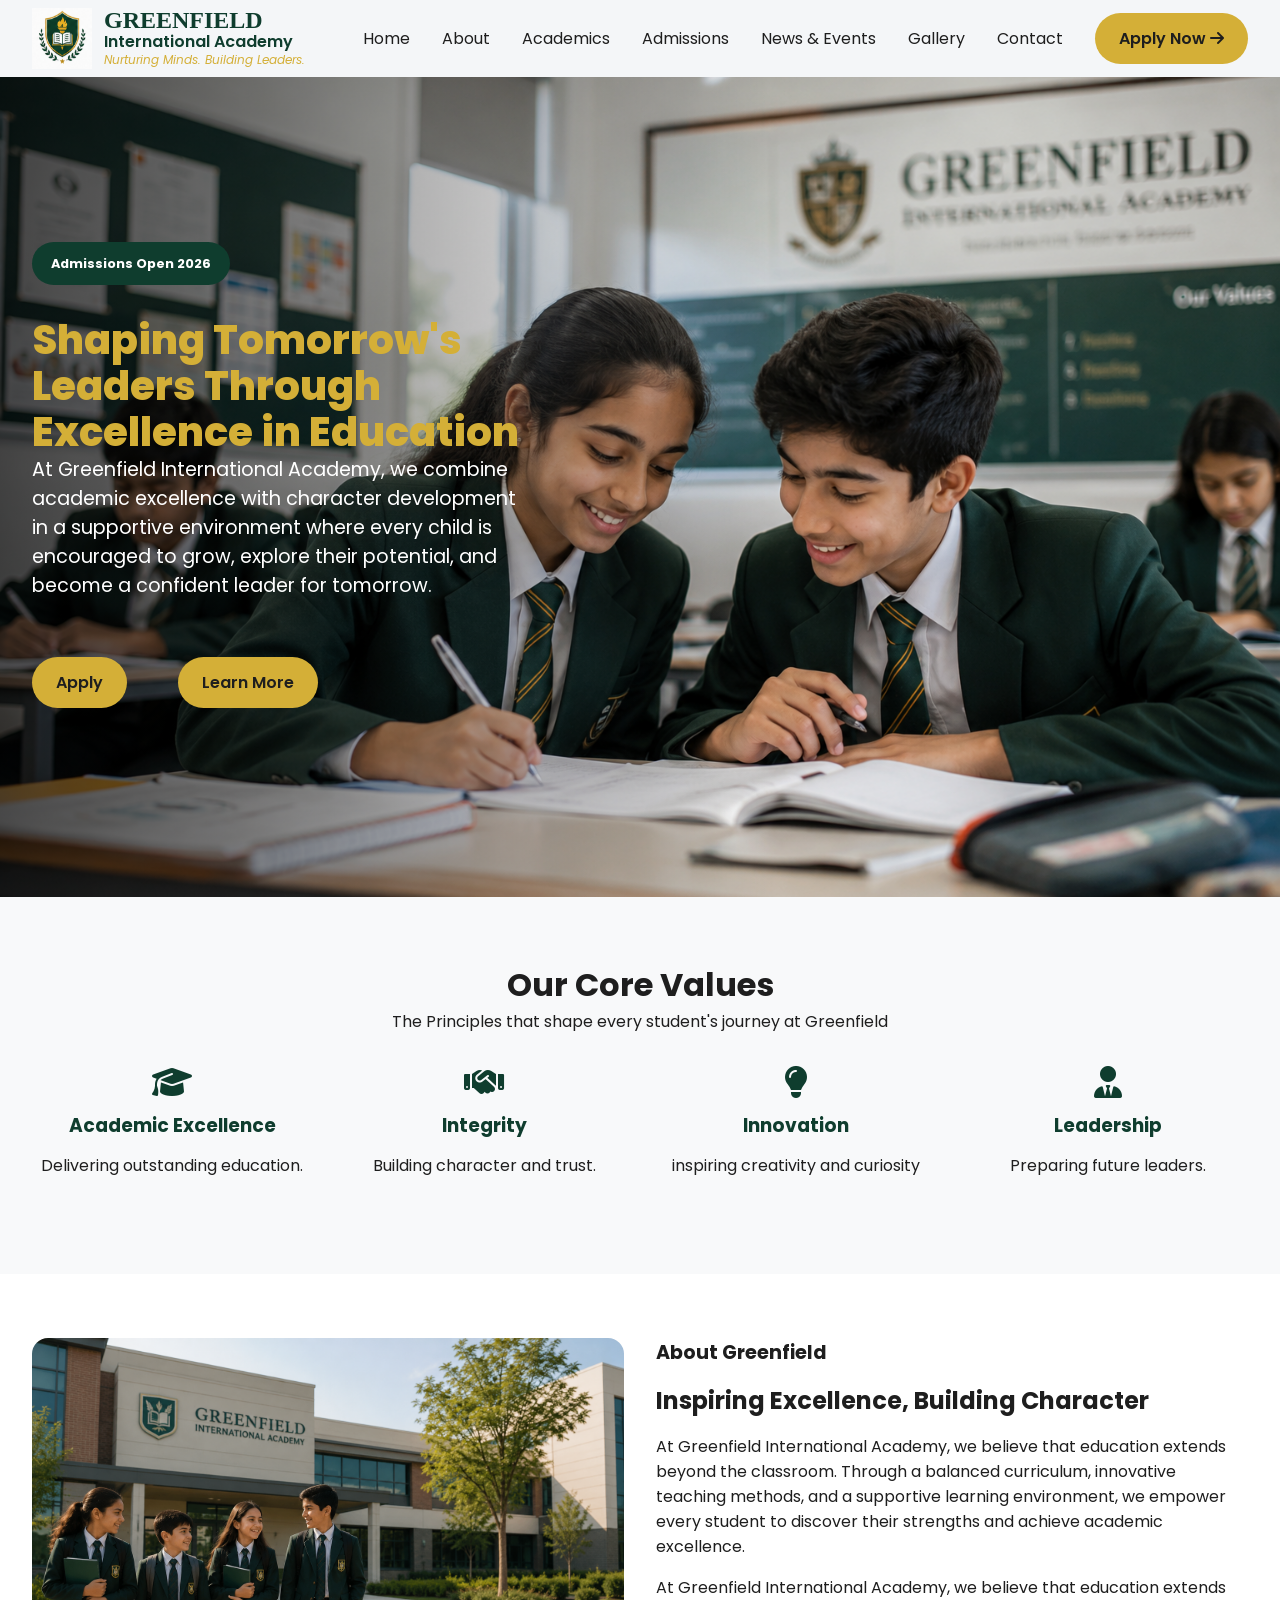
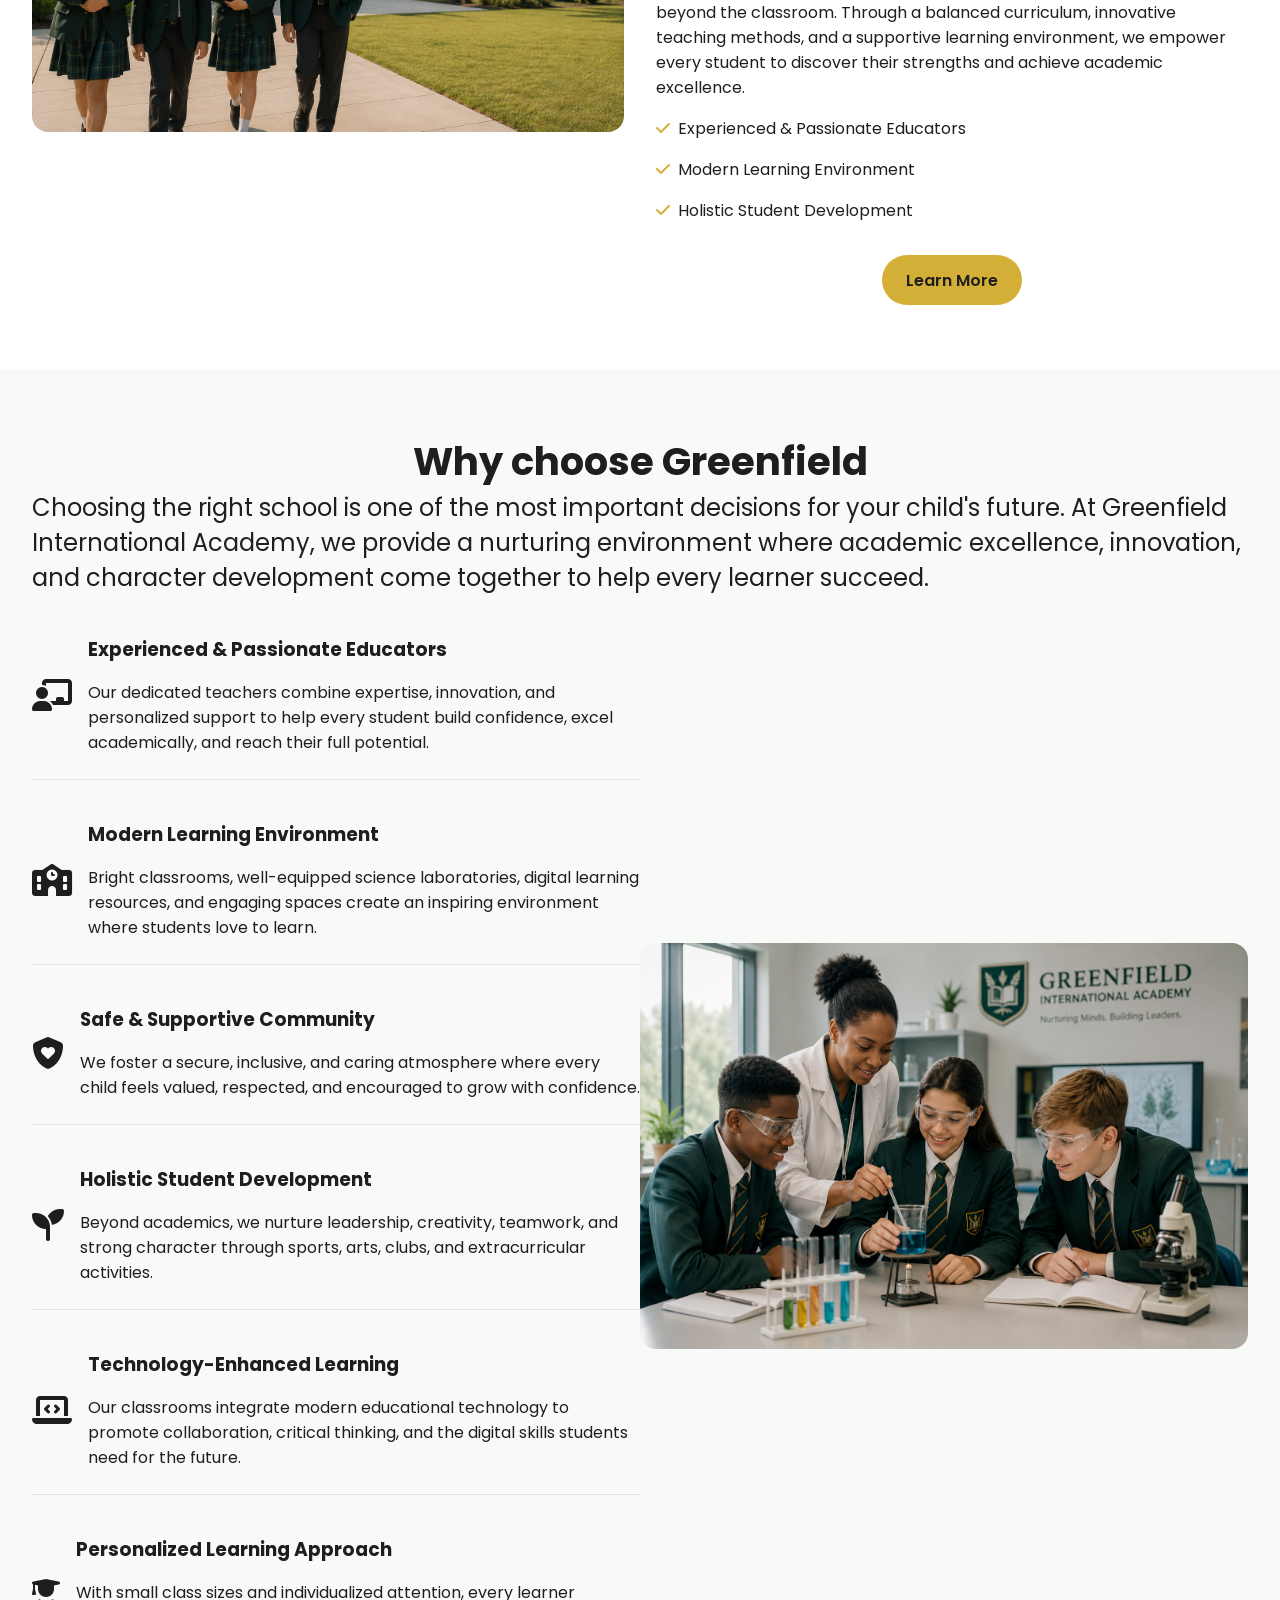
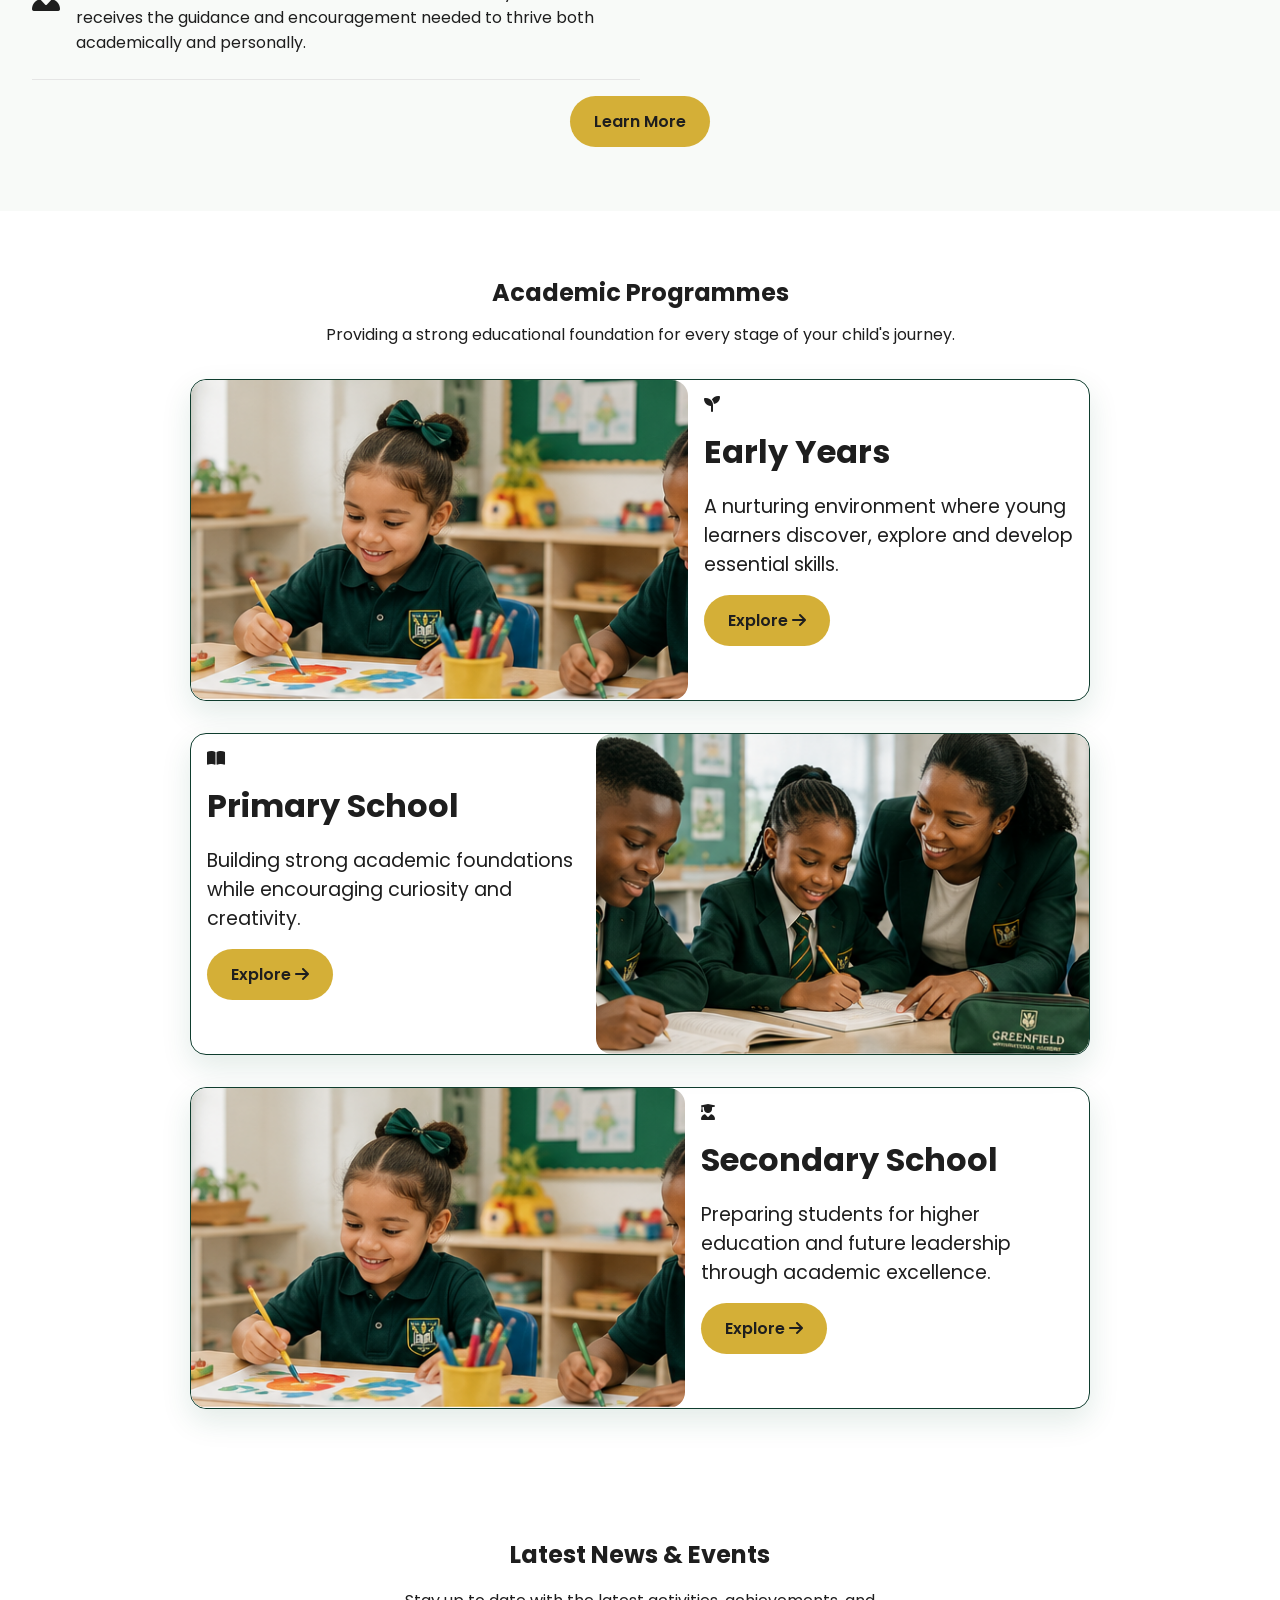
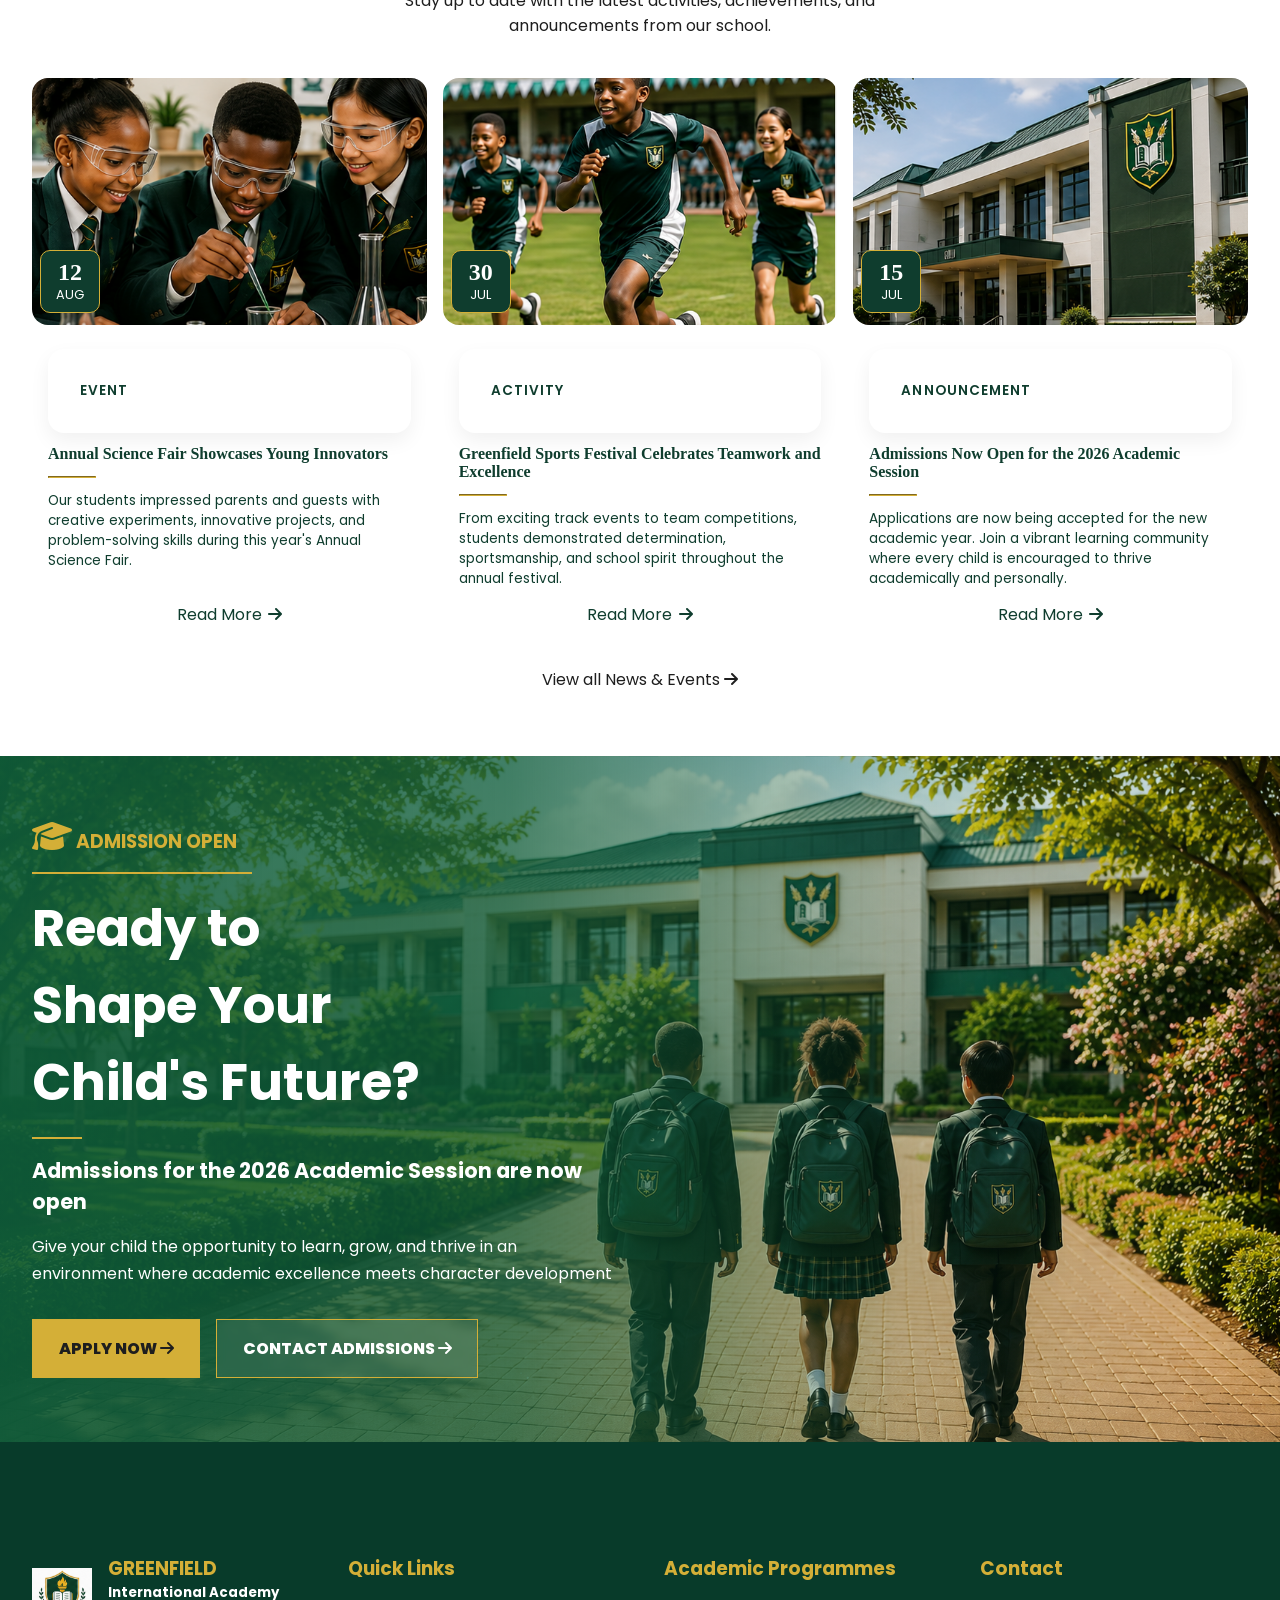
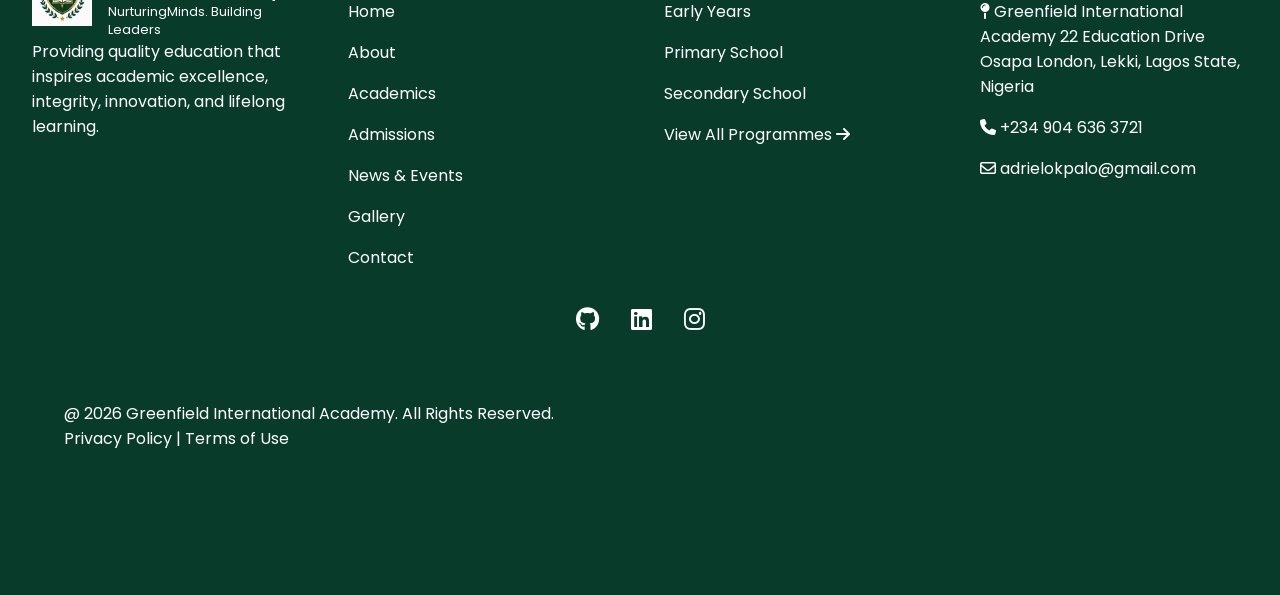
==== commit d8bbfbe1: "fixed bugs" ====
--- a/index.html
+++ b/index.html
@@ -87,7 +87,7 @@
 
                     <footer class="hero-btn-container">
 
-                        <a href="apply.html" class="hero-apply-btn cta-btn">Apply</a>
+                        <a href="admissions.html" class="hero-apply-btn cta-btn">Apply</a>
 
                         <a href="about.html" class="hero-learn-btn cta-btn">Learn More</a>
 
@@ -593,7 +593,7 @@
 
                     <div class="news-content">
 
-                        <article class="news-card">
+                        <article class="news-card-home">
 
                             <div class="news-img-container">
 
@@ -649,7 +649,7 @@
 
                         </article>
 
-                        <article class="news-card">
+                        <article class="news-card-home">
 
                             <div class="news-img-container">
 
@@ -706,7 +706,7 @@
 
                         </article>
 
-                        <article class="news-card">
+                        <article class="news-card-home">
 
                             <div class="news-img-container">
 
@@ -820,7 +820,7 @@
 
                         <footer class="admission-footer">
 
-                            <a href="apply.html" class="admission-cta-btn">
+                            <a href="admissions.html" class="admission-cta-btn">
                                 APPLY NOW
                                 <i class="fa-solid fa-arrow-right"></i>
                             </a>
--- a/css/style.css
+++ b/css/style.css
@@ -89,4 +89,172 @@
 
 .cta-btn:active{
     transform: scale(.95);
-}+}
+
+/* ====================
+    PAGE HERO DESIGN
+   ==================== */
+
+    .page-title{
+        padding-block: 10rem 8rem;
+        background: linear-gradient(
+        rgba(8, 59, 42, .70),
+        rgba(8, 59, 42, .70)
+    ), url("/assets/images/about-hero.png");
+        background-position: center;
+        background-size: cover;
+        position:relative;
+
+        isolation:isolate;
+    }
+
+   .page-title-content{
+    display: flex;
+    flex-direction: column;
+    align-items: center;
+    text-align: center;
+    max-width: 700px;
+    margin-inline: auto;
+    color: white;
+
+        h1{
+
+            font-size:clamp(2.5rem,6vw,4rem);
+
+            line-height:1.1;
+
+            max-width:12ch;
+
+        }
+
+        h2{
+            font-size:.95rem;
+
+            letter-spacing:.25rem;
+
+            text-transform:uppercase;
+
+            color:var(--accent-color);
+        }
+   }
+
+
+   .home-about{
+        display:flex;
+
+        gap:.75rem;
+
+        align-items:center;
+
+        margin-top:2rem;
+
+        p{
+            color:rgba(255,255,255,.85);
+        }
+
+        a{
+
+            color:white;
+
+            font-weight:500;
+
+        }
+
+   }
+
+
+   
+
+.admission-section{
+    padding-block: 4rem;
+    background: linear-gradient(
+90deg,
+rgba(15,93,58,.92) 0%,
+rgba(15,93,58,.75) 40%,
+rgba(15,93,58,.2) 70%,
+rgba(15,93,58,0) 100%
+), url(/assets/images/admission-background-image.png);
+    background-position: center;
+    background-size: cover;
+    min-height: 75vh;
+    display: flex;
+    align-items: center;
+
+}
+
+
+.admission-main{
+
+    display: flex;
+    flex-direction: column;
+    gap: 1rem;
+    color: white;
+
+    h1{
+        font-size: clamp(2rem, 4vw, 4rem);
+        max-width:12ch;
+    }
+
+    h2{
+        font-size: clamp(1rem, 2vw, 1.3rem);
+    }
+
+    h3{
+        color: var(--accent-color);
+
+        i{
+            color: var(--accent-color);
+        }
+    }
+
+    p{
+        font-size: clamp(.8rem, 2vw, 1rem);
+        line-height:1.7;
+    }
+
+}
+
+.admission-line{
+    width: 220px;
+    border: 1px solid var(--accent-color);
+}
+
+.title-line{
+    width: 50px;
+    border: 1px solid var(--accent-color);
+}
+
+.admission-content{
+    display: flex;
+    flex-direction: column;
+    max-width: 580px;
+    width: 100%;
+    gap: 2rem;
+}
+
+.admission-footer{
+    display: flex;
+    gap: 1rem;
+}
+
+.admission-cta-btn{
+    background-color: var(--accent-color);
+    padding: 1rem clamp(.8rem, 2vw, 2rem);
+    border: 1px solid var(--accent-color);
+    font-weight: 800;
+    transition: .3s ease-in-out;
+}
+
+.admission-cta-btn:hover{
+    background-color: var(--accent-hover);
+}
+
+.admission-cta-btn:active{
+    transform: scale(.9) translateY(2px);
+}
+
+.clear{
+    background:rgba(255,255,255,.08);
+backdrop-filter:blur(4px);
+    color: white;
+}
--- a/css/about.css
+++ b/css/about.css
@@ -68,78 +68,6 @@
 
 
 
-/* ====================
-    ABOUT PAGE DESIGN
-   ==================== */
-
-    .page-title{
-        padding-block: 10rem 8rem;
-        background: linear-gradient(
-        rgba(8, 59, 42, .70),
-        rgba(8, 59, 42, .70)
-    ), url("/assets/images/about-hero.png");
-        background-position: center;
-        background-size: cover;
-        position:relative;
-
-        isolation:isolate;
-    }
-
-   .page-title-content{
-    display: flex;
-    flex-direction: column;
-    align-items: center;
-    text-align: center;
-    max-width: 700px;
-    margin-inline: auto;
-    color: white;
-
-        h1{
-
-            font-size:clamp(2.5rem,6vw,4rem);
-
-            line-height:1.1;
-
-            max-width:12ch;
-
-        }
-
-        h2{
-            font-size:.95rem;
-
-            letter-spacing:.25rem;
-
-            text-transform:uppercase;
-
-            color:var(--accent-color);
-        }
-   }
-
-
-   .home-about{
-        display:flex;
-
-        gap:.75rem;
-
-        align-items:center;
-
-        margin-top:2rem;
-
-        p{
-            color:rgba(255,255,255,.85);
-        }
-
-        a{
-
-            color:white;
-
-            font-weight:500;
-
-        }
-
-   }
-
-
 /* ======================
     OUR STORY SECTION
 ============================*/
--- a/css/news.css
+++ b/css/news.css
@@ -27,7 +27,7 @@
     gap: 1rem;
 }
 
-.news-card{
+.news-card-home{
     display: flex;
     flex-direction: column;
     gap: 1.5rem;
@@ -154,7 +154,7 @@
     transition:.3s;
 }
 
-.news-card:hover .card-btn i{
+.news-card-home:hover .card-btn i{
     transform:translateX(5px);
 }
 
--- a/css/admission.css
+++ b/css/admission.css
@@ -1,97 +1,3 @@
-.admission-section{
-    padding-block: 4rem;
-    background: linear-gradient(
-90deg,
-rgba(15,93,58,.92) 0%,
-rgba(15,93,58,.75) 40%,
-rgba(15,93,58,.2) 70%,
-rgba(15,93,58,0) 100%
-), url(/assets/images/admission-background-image.png);
-    background-position: center;
-    background-size: cover;
-    min-height: 75vh;
-    display: flex;
-    align-items: center;
-
-}
-
-
-.admission-main{
-
-    display: flex;
-    flex-direction: column;
-    gap: 1rem;
-    color: white;
-
-    h1{
-        font-size: clamp(2rem, 4vw, 4rem);
-        max-width:12ch;
-    }
-
-    h2{
-        font-size: clamp(1rem, 2vw, 1.3rem);
-    }
-
-    h3{
-        color: var(--accent-color);
-
-        i{
-            color: var(--accent-color);
-        }
-    }
-
-    p{
-        font-size: clamp(.8rem, 2vw, 1rem);
-        line-height:1.7;
-    }
-
-}
-
-.admission-line{
-    width: 220px;
-    border: 1px solid var(--accent-color);
-}
-
-.title-line{
-    width: 50px;
-    border: 1px solid var(--accent-color);
-}
-
-.admission-content{
-    display: flex;
-    flex-direction: column;
-    max-width: 580px;
-    width: 100%;
-    gap: 2rem;
-}
-
-.admission-footer{
-    display: flex;
-    gap: 1rem;
-}
-
-.admission-cta-btn{
-    background-color: var(--accent-color);
-    padding: 1rem clamp(.8rem, 2vw, 2rem);
-    border: 1px solid var(--accent-color);
-    font-weight: 800;
-    transition: .3s ease-in-out;
-}
-
-.admission-cta-btn:hover{
-    background-color: var(--accent-hover);
-}
-
-.admission-cta-btn:active{
-    transform: scale(.9) translateY(2px);
-}
-
-.clear{
-    background:rgba(255,255,255,.08);
-backdrop-filter:blur(4px);
-    color: white;
-}
-
 
 /*==========================================
 ADMISSIONS HERO
@@ -505,58 +411,228 @@
 
 
 
-/*==========================================
-FINAL CTA
-==========================================*/
-
-.apply-section{
-
-    padding-block:7rem;
-
-    background:var(--primary-color);
-
-}
-
-.apply-wrapper{
-
-    display:flex;
-    flex-direction:column;
-    align-items:center;
-
-    text-align:center;
-
-    gap:2rem;
-
-    color:white;
-
-}
-
-.apply-wrapper h2{
-
-    font-size:clamp(2.2rem,5vw,3.5rem);
-
-    max-width:14ch;
-
-}
-
-.apply-wrapper p{
-
-    max-width:650px;
-
-    line-height:1.8;
-
-    color:rgba(255,255,255,.9);
-
-}
-
-.apply-buttons{
-
-    display:flex;
-
-    gap:1rem;
-
-    flex-wrap:wrap;
-
-    justify-content:center;
-
-}+.admission-form-section{
+
+    padding: 6rem 0;
+
+    background: var(--clr-light);
+
+}
+
+.admission-form-wrapper{
+
+    background: var(--clr-white);
+
+    padding: 3rem;
+
+    border-radius: 1rem;
+
+    box-shadow: 0 15px 40px rgba(0,0,0,.08);
+
+}
+
+
+.admission-form-header{
+
+    text-align: center;
+
+    margin-bottom: 3rem;
+
+}
+
+.admission-form-header h2{
+
+    margin-bottom: 1rem;
+
+}
+
+.admission-form-header p{
+
+    max-width: 700px;
+
+    margin: auto;
+
+    color: var(--clr-gray);
+
+    line-height: 1.8;
+
+}
+
+
+#admission-form{
+
+    display: flex;
+
+    flex-direction: column;
+
+    gap: 2.5rem;
+
+}
+
+
+#admission-form fieldset{
+
+    border: 1px solid #e5e5e5;
+
+    border-radius: .75rem;
+
+    padding: 2rem;
+
+}
+
+#admission-form legend{
+
+    padding: 0 .75rem;
+
+    font-size: 1.15rem;
+
+    font-weight: 600;
+
+    color: var(--clr-primary);
+
+}
+
+
+.form-grid{
+
+    display: grid;
+
+    grid-template-columns: repeat(2,1fr);
+
+    gap: 1.5rem;
+
+    margin-bottom: 1.5rem;
+
+}
+
+.form-group{
+
+    display: flex;
+
+    flex-direction: column;
+
+}
+
+.form-group label{
+
+    margin-bottom: .6rem;
+
+    font-weight: 500;
+
+}
+
+
+.form-group input,
+.form-group select,
+.form-group textarea{
+
+    width: 100%;
+
+    padding: 1rem;
+
+    border: 1px solid #dcdcdc;
+
+    border-radius: .5rem;
+
+    font-size: 1rem;
+
+    font-family: inherit;
+
+    transition: .3s ease;
+
+}
+
+
+.form-group input:focus,
+.form-group select:focus,
+.form-group textarea:focus{
+
+    outline: none;
+
+    border-color: var(--clr-primary);
+
+    box-shadow: 0 0 0 3px rgba(33,150,83,.15);
+
+}
+
+
+.form-group textarea{
+
+    resize: vertical;
+
+    min-height: 130px;
+
+}
+
+
+.form-checkbox{
+
+    display: flex;
+
+    align-items: flex-start;
+
+    gap: .75rem;
+
+}
+
+.form-checkbox input{
+
+    margin-top: .3rem;
+
+    accent-color: var(--clr-primary);
+
+}
+
+.form-checkbox label{
+
+    line-height: 1.7;
+
+    color: var(--clr-gray);
+
+}
+
+
+#admission-form button{
+
+    width: fit-content;
+
+    padding: 1rem 2rem;
+
+}
+
+
+#admission-form button:hover{
+
+    transform: translateY(-2px);
+
+}
+
+
+.input-error{
+
+    border:2px solid #dc3545 !important;
+
+}
+
+
+.form-message{
+
+    display:none;
+
+}
+
+.form-message.show{
+
+    display:block;
+
+    margin-top:2rem;
+
+    padding:1rem;
+
+    background:#d4edda;
+
+    color:#155724;
+
+    border-radius:.5rem;
+
+}
--- a/css/responsive.css
+++ b/css/responsive.css
@@ -332,4 +332,23 @@
 
     }
 
-}+}
+
+
+.admission-form-wrapper{
+
+        padding: 2rem;
+
+    }
+
+    .form-grid{
+
+        grid-template-columns: 1fr;
+
+    }
+
+    #admission-form fieldset{
+
+        padding: 1.5rem;
+
+    }
